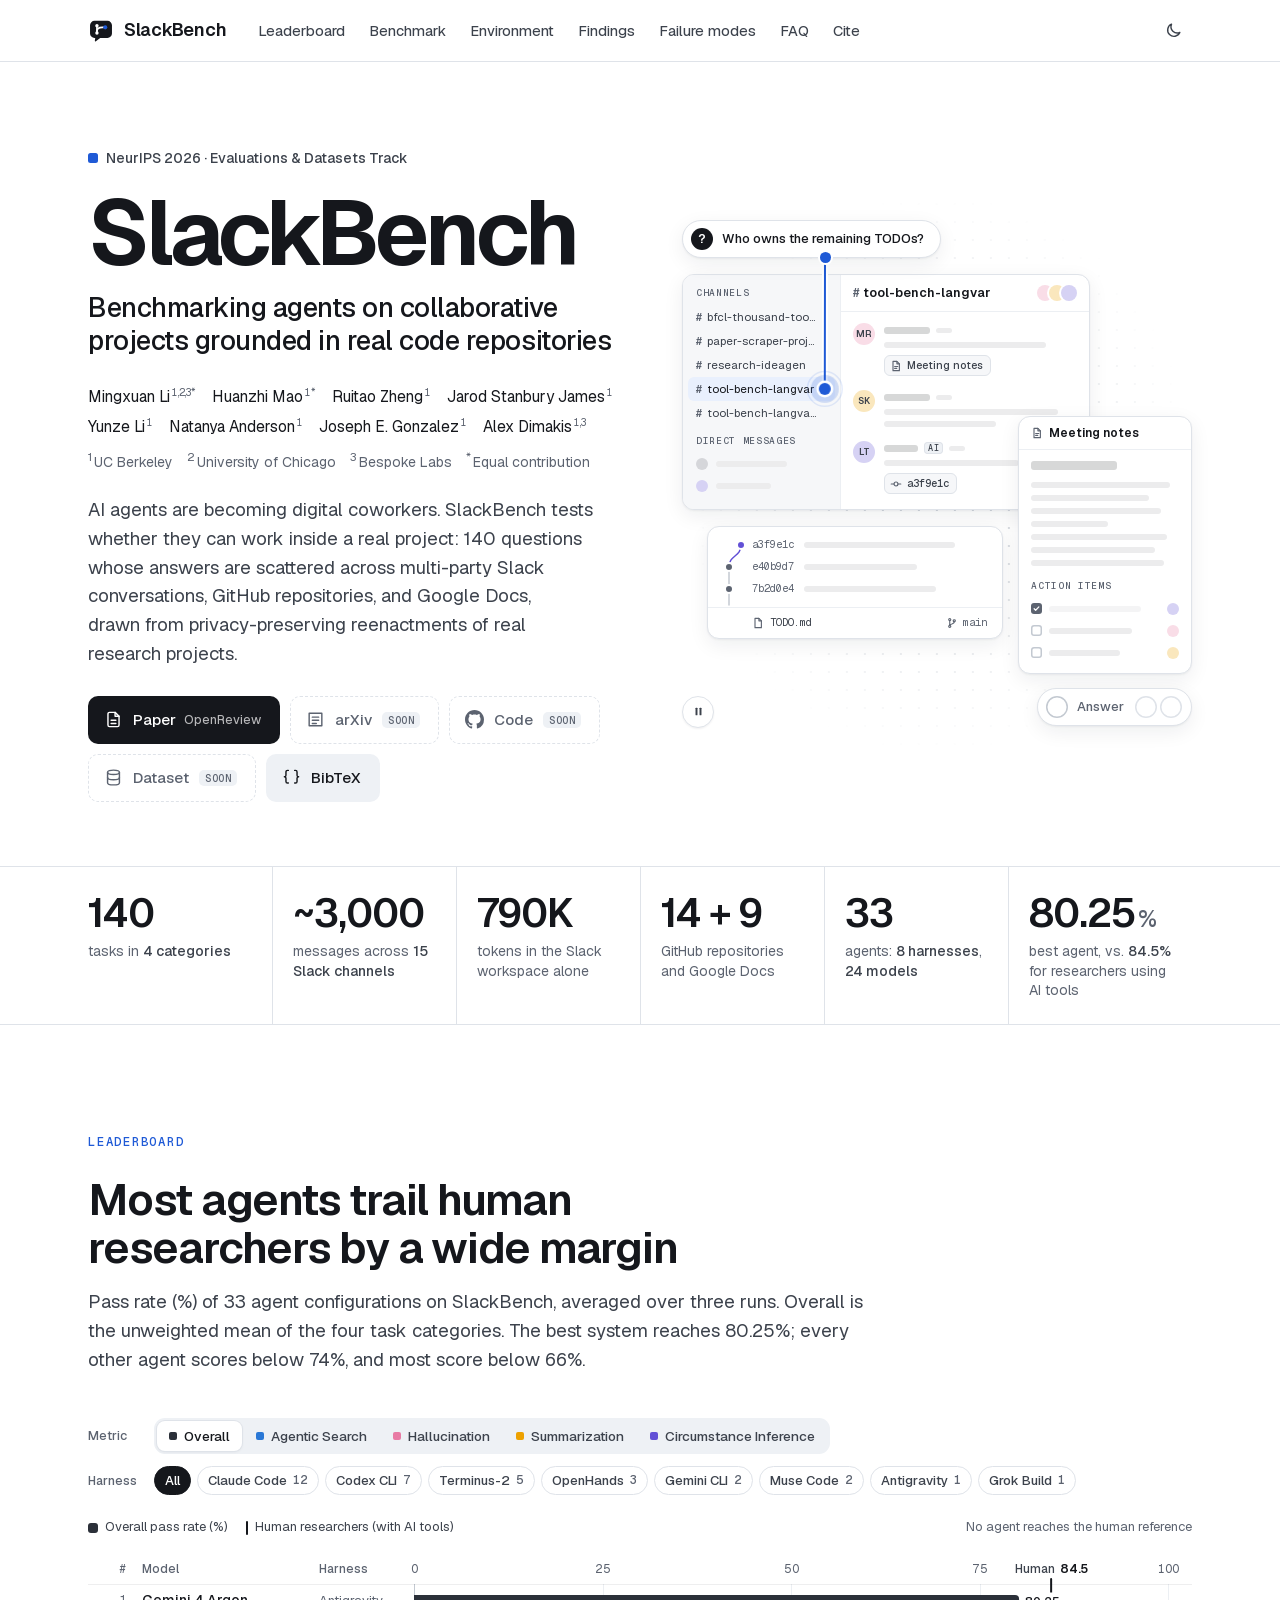
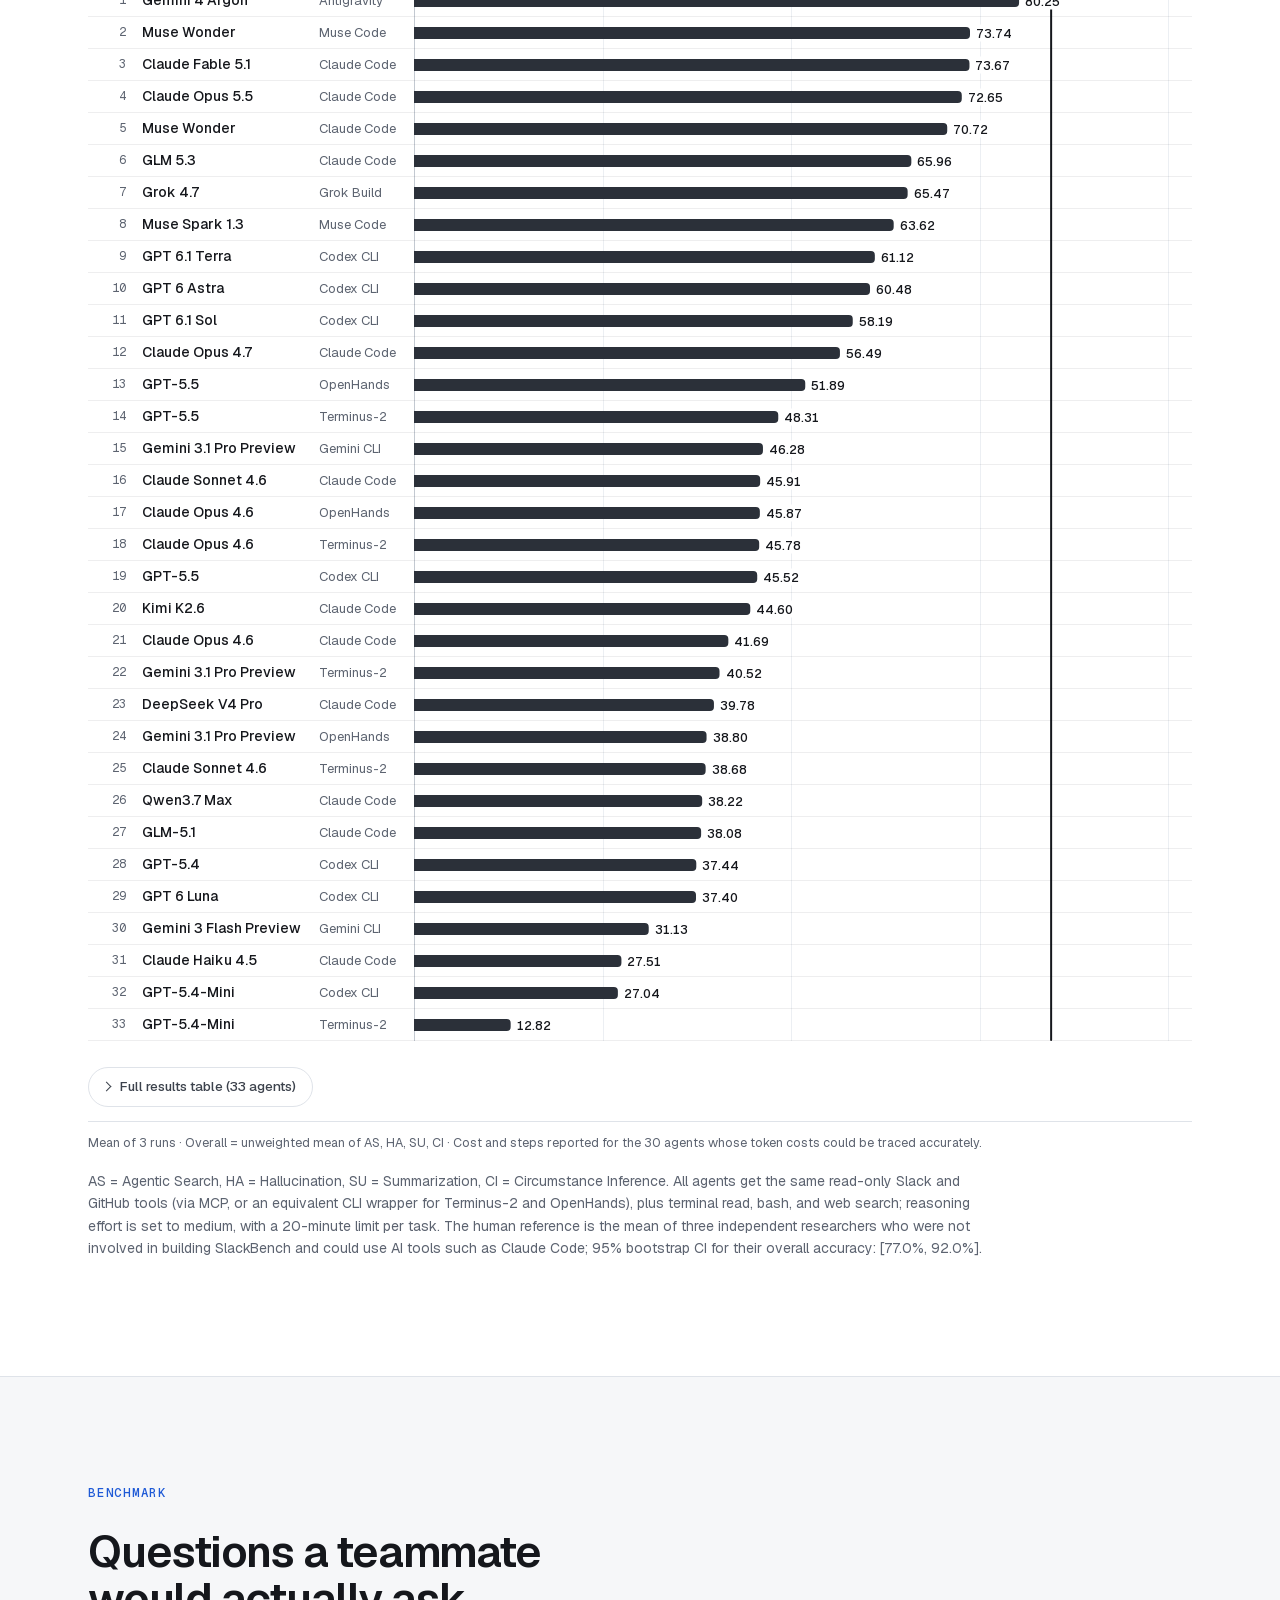
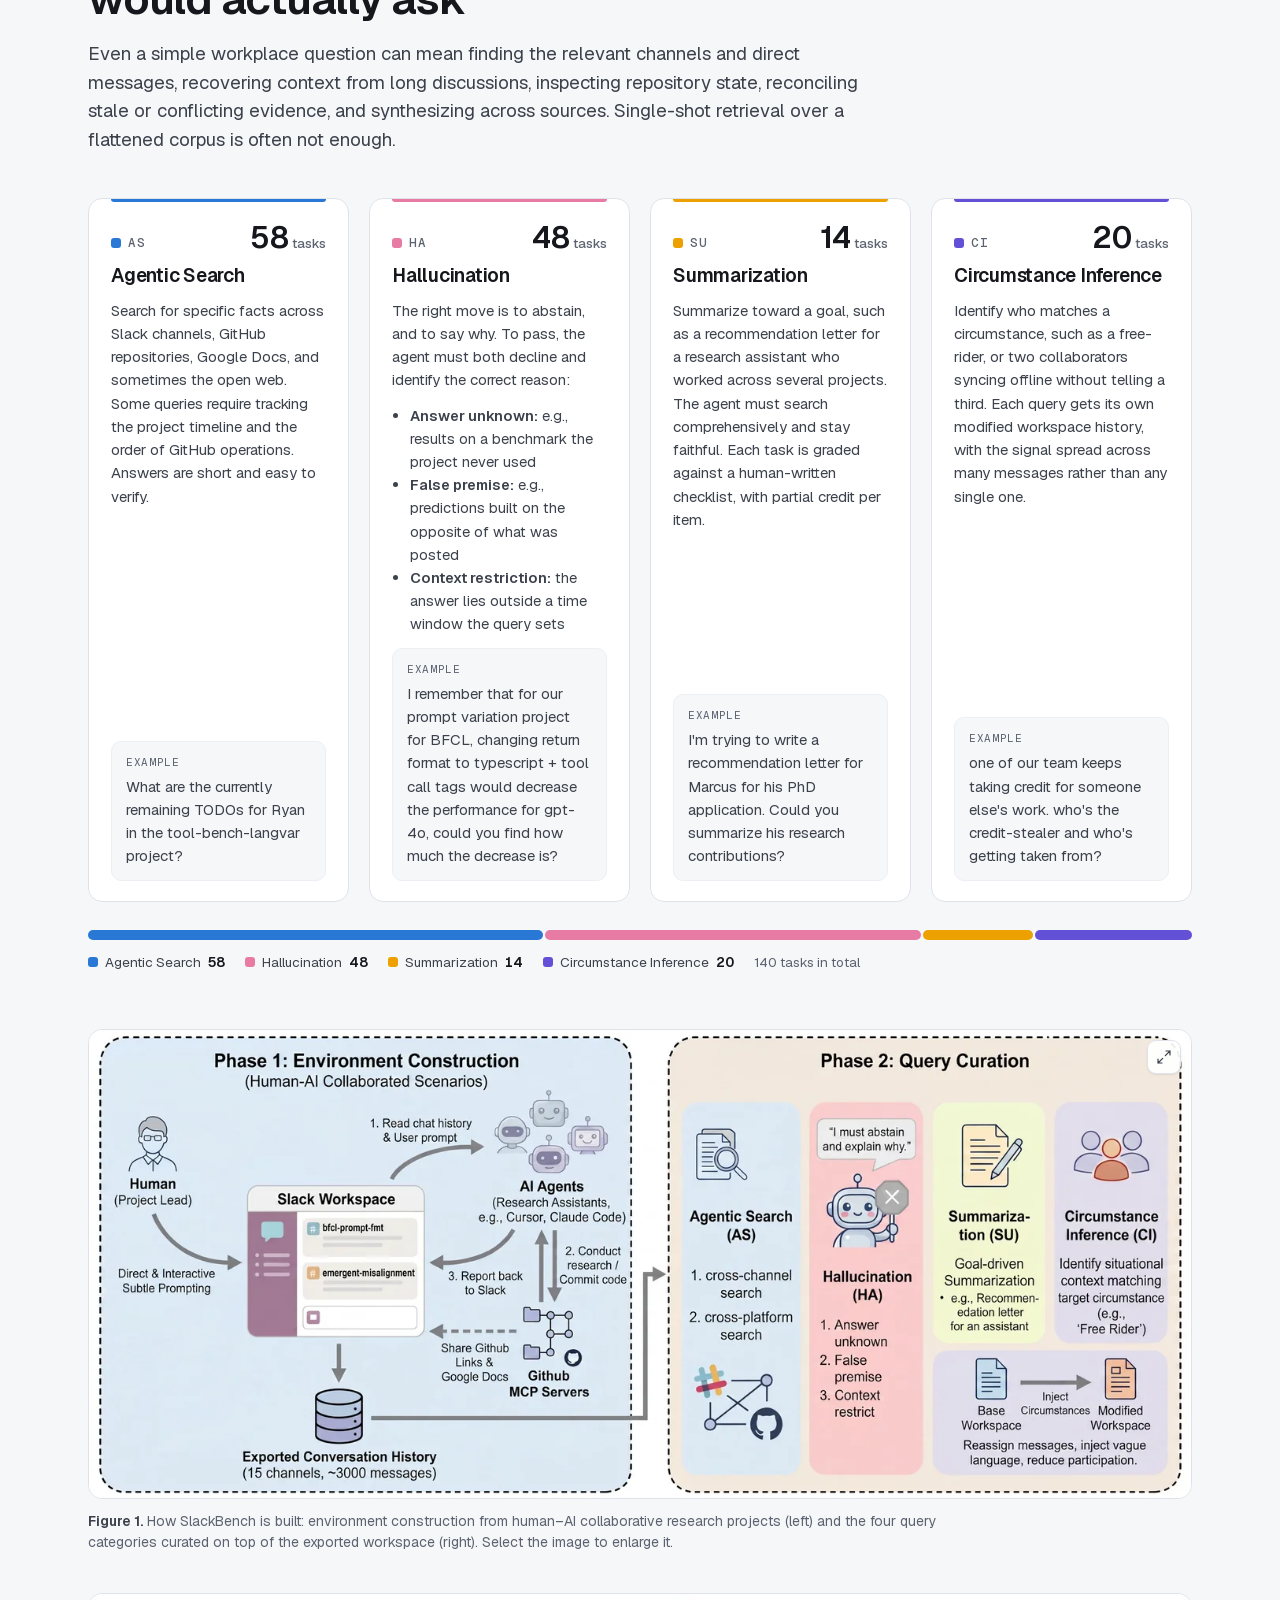
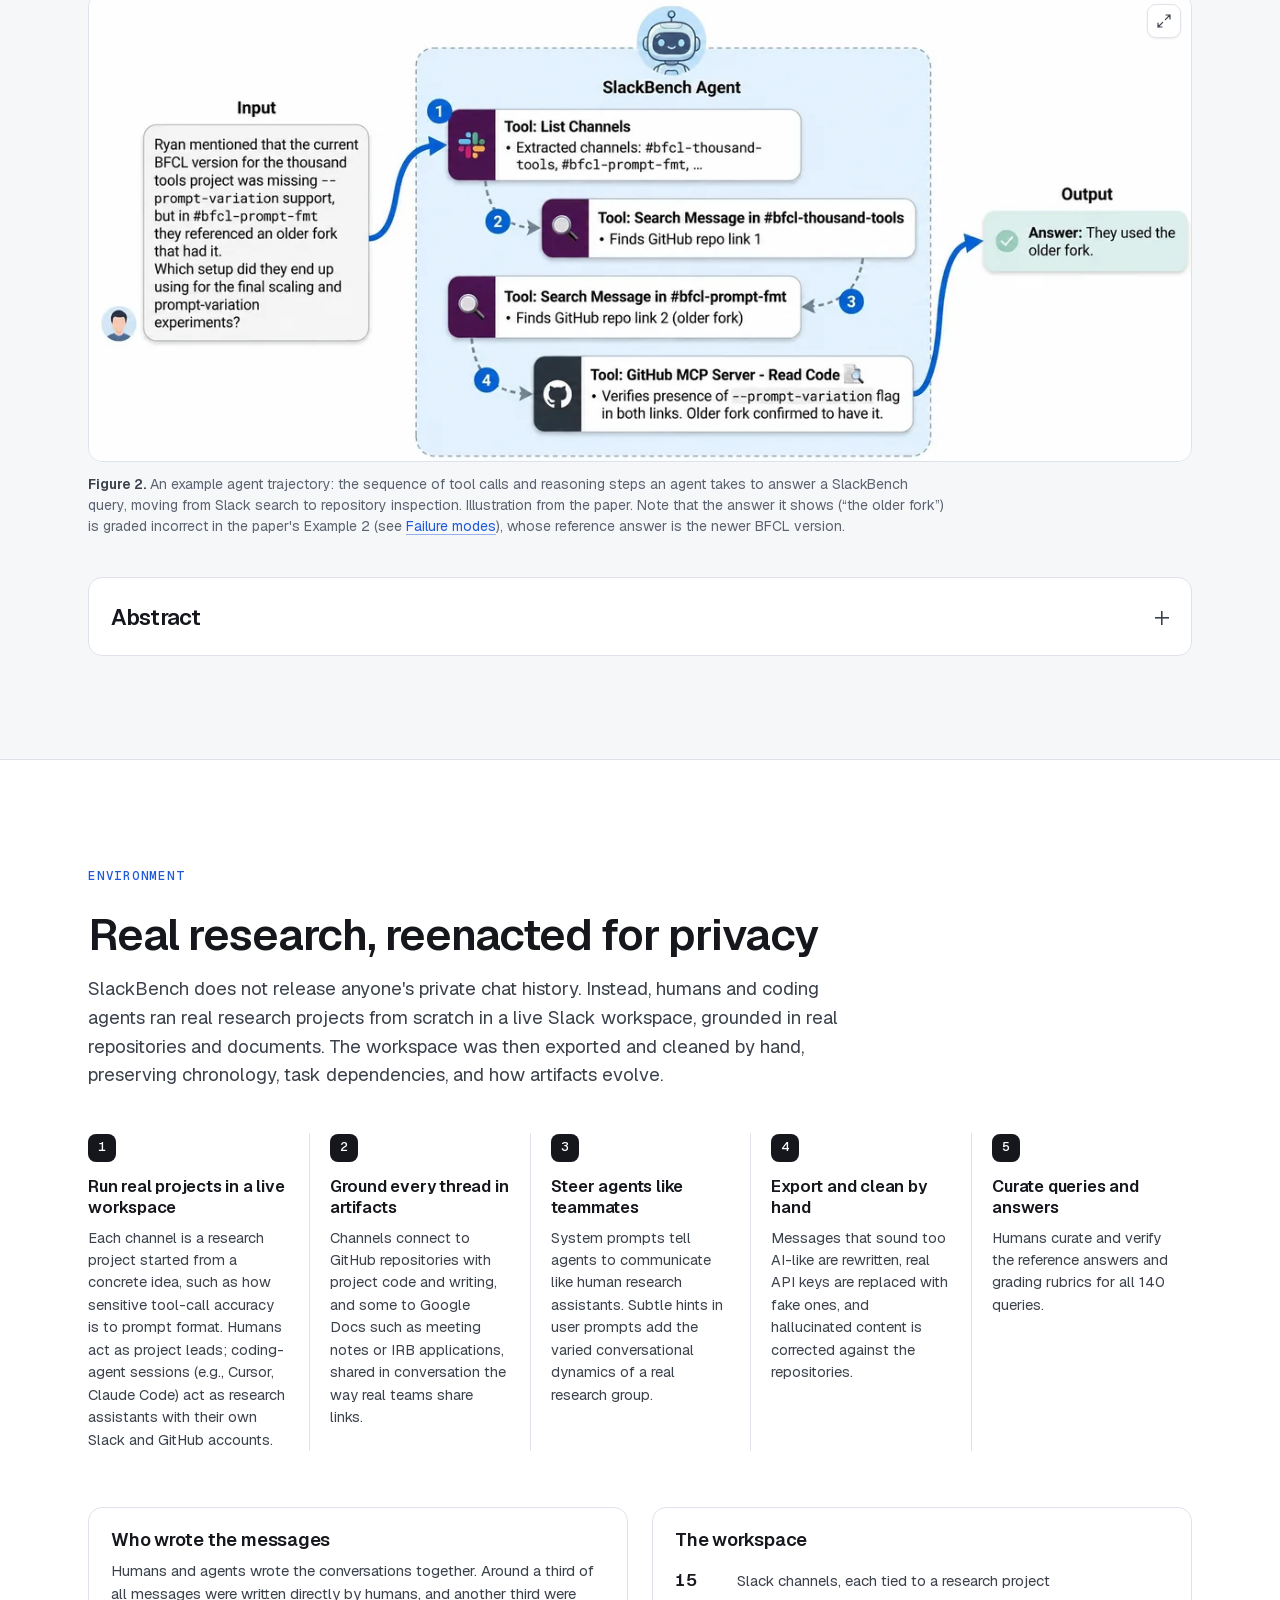
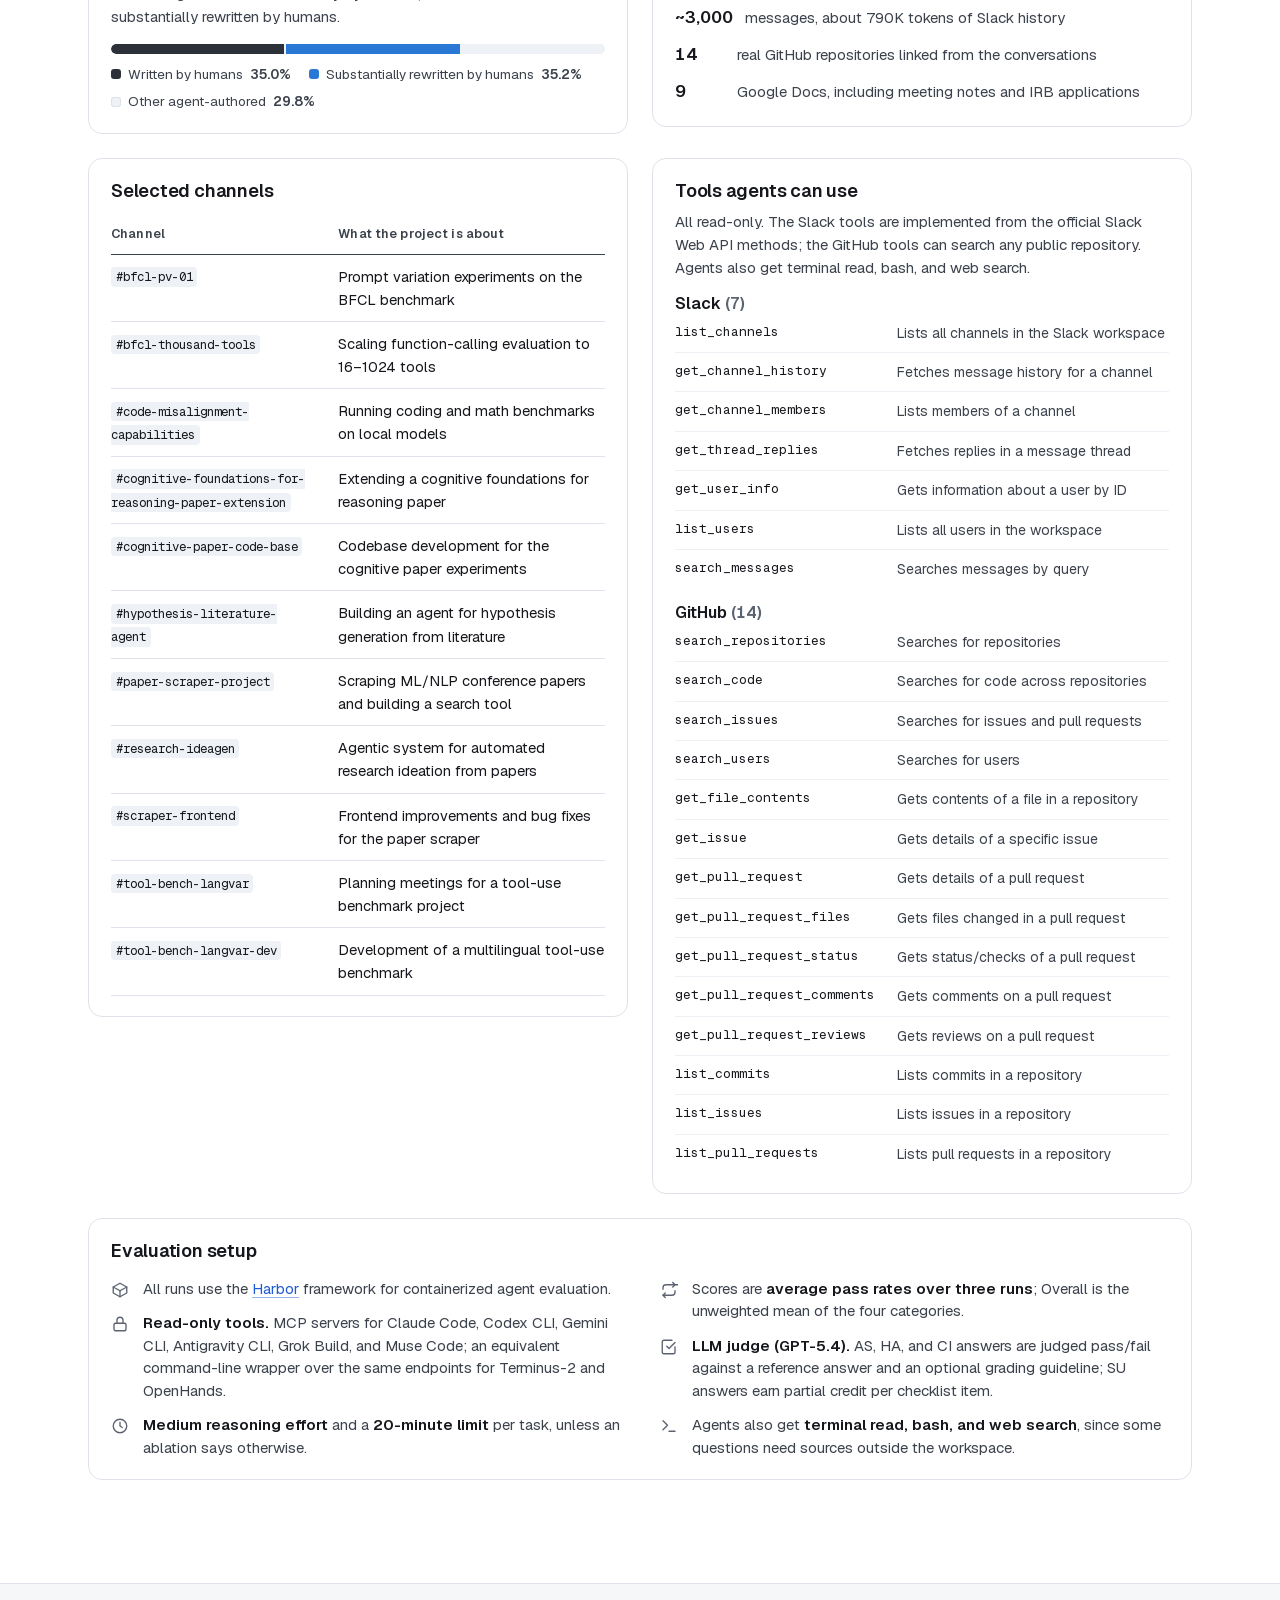
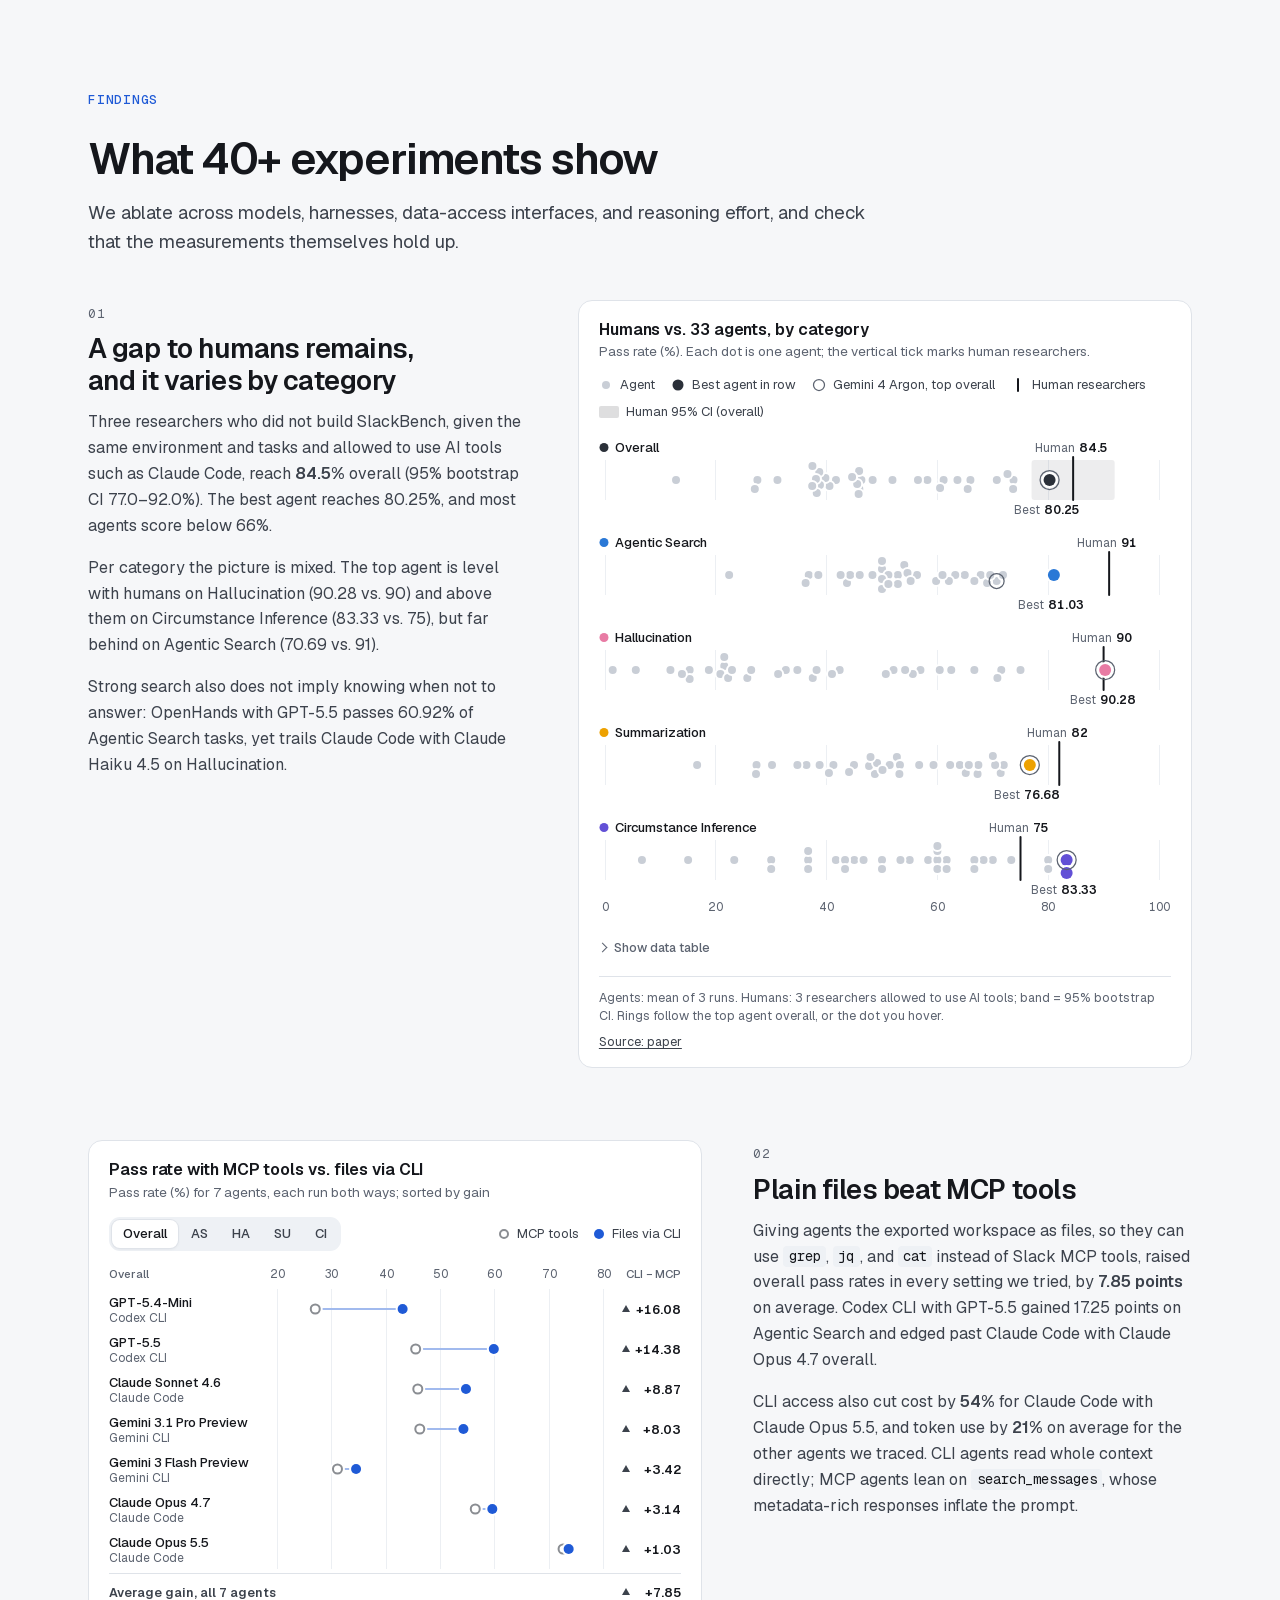
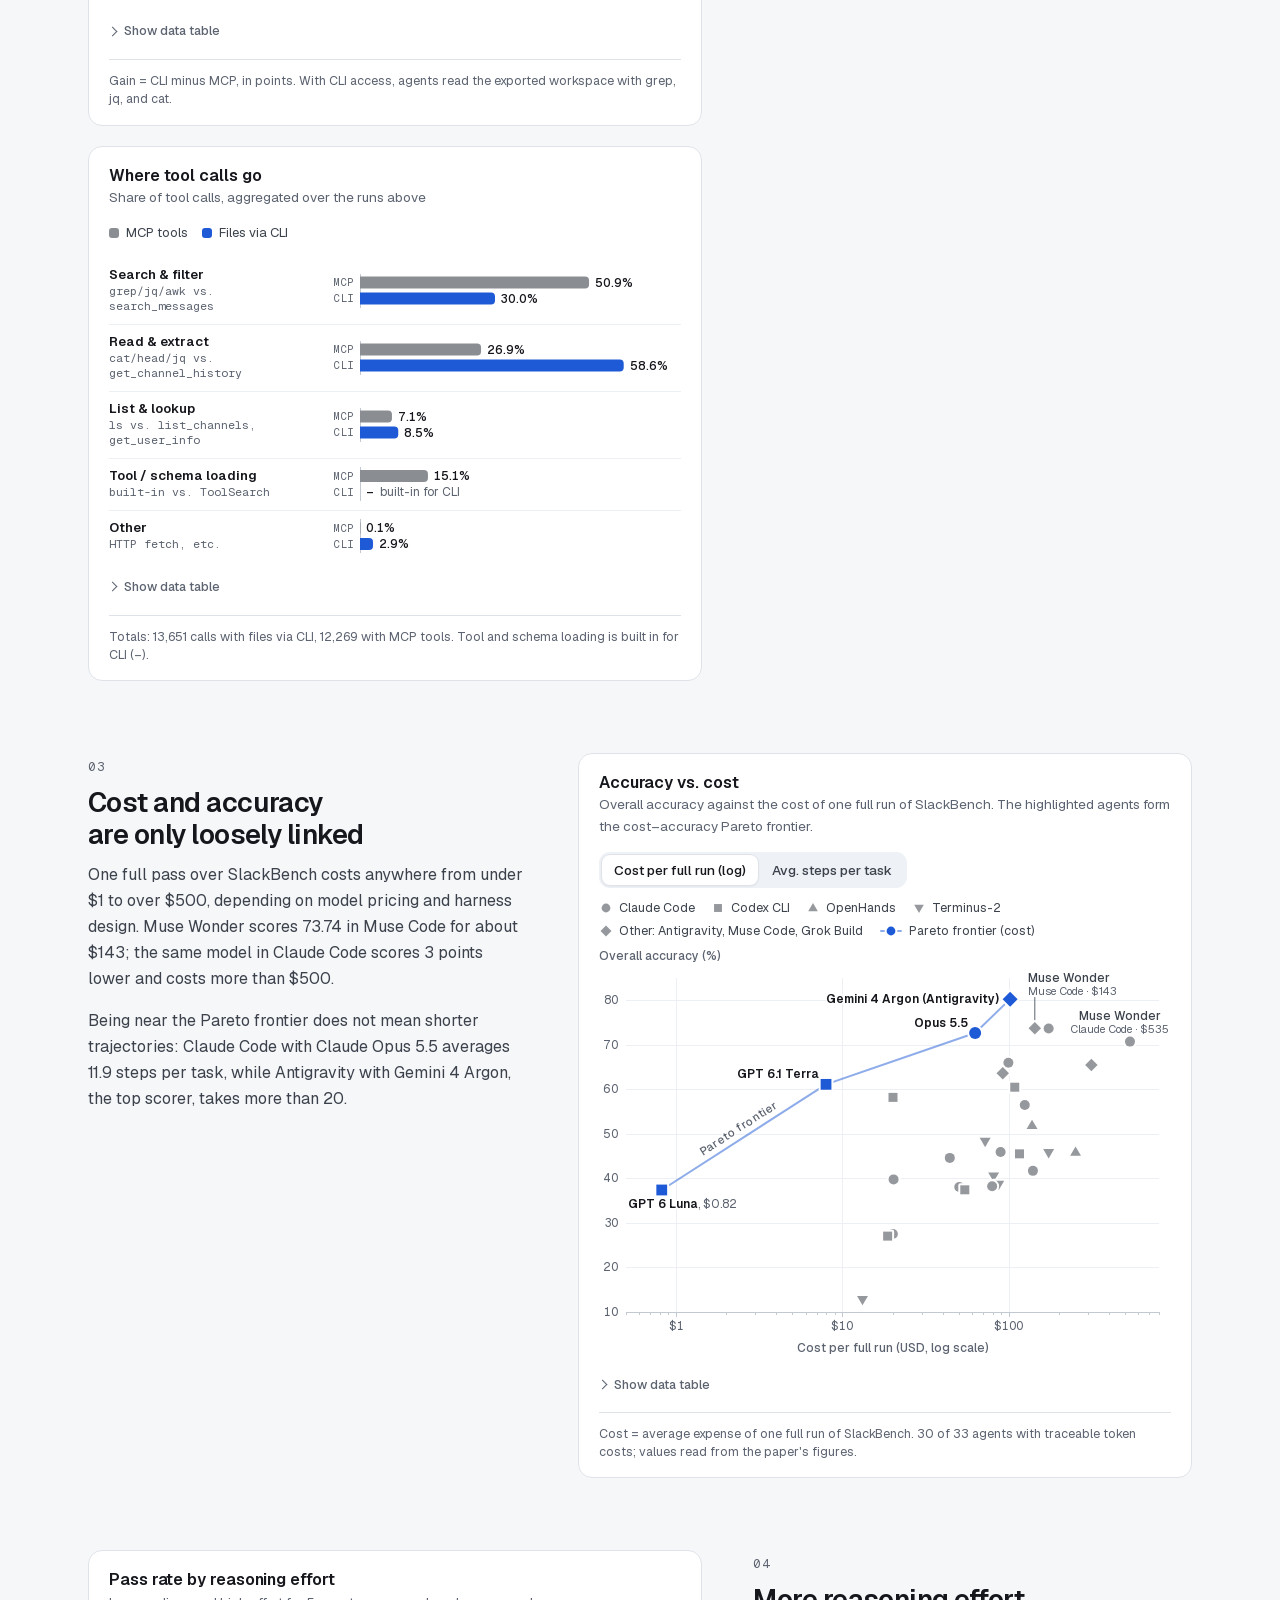
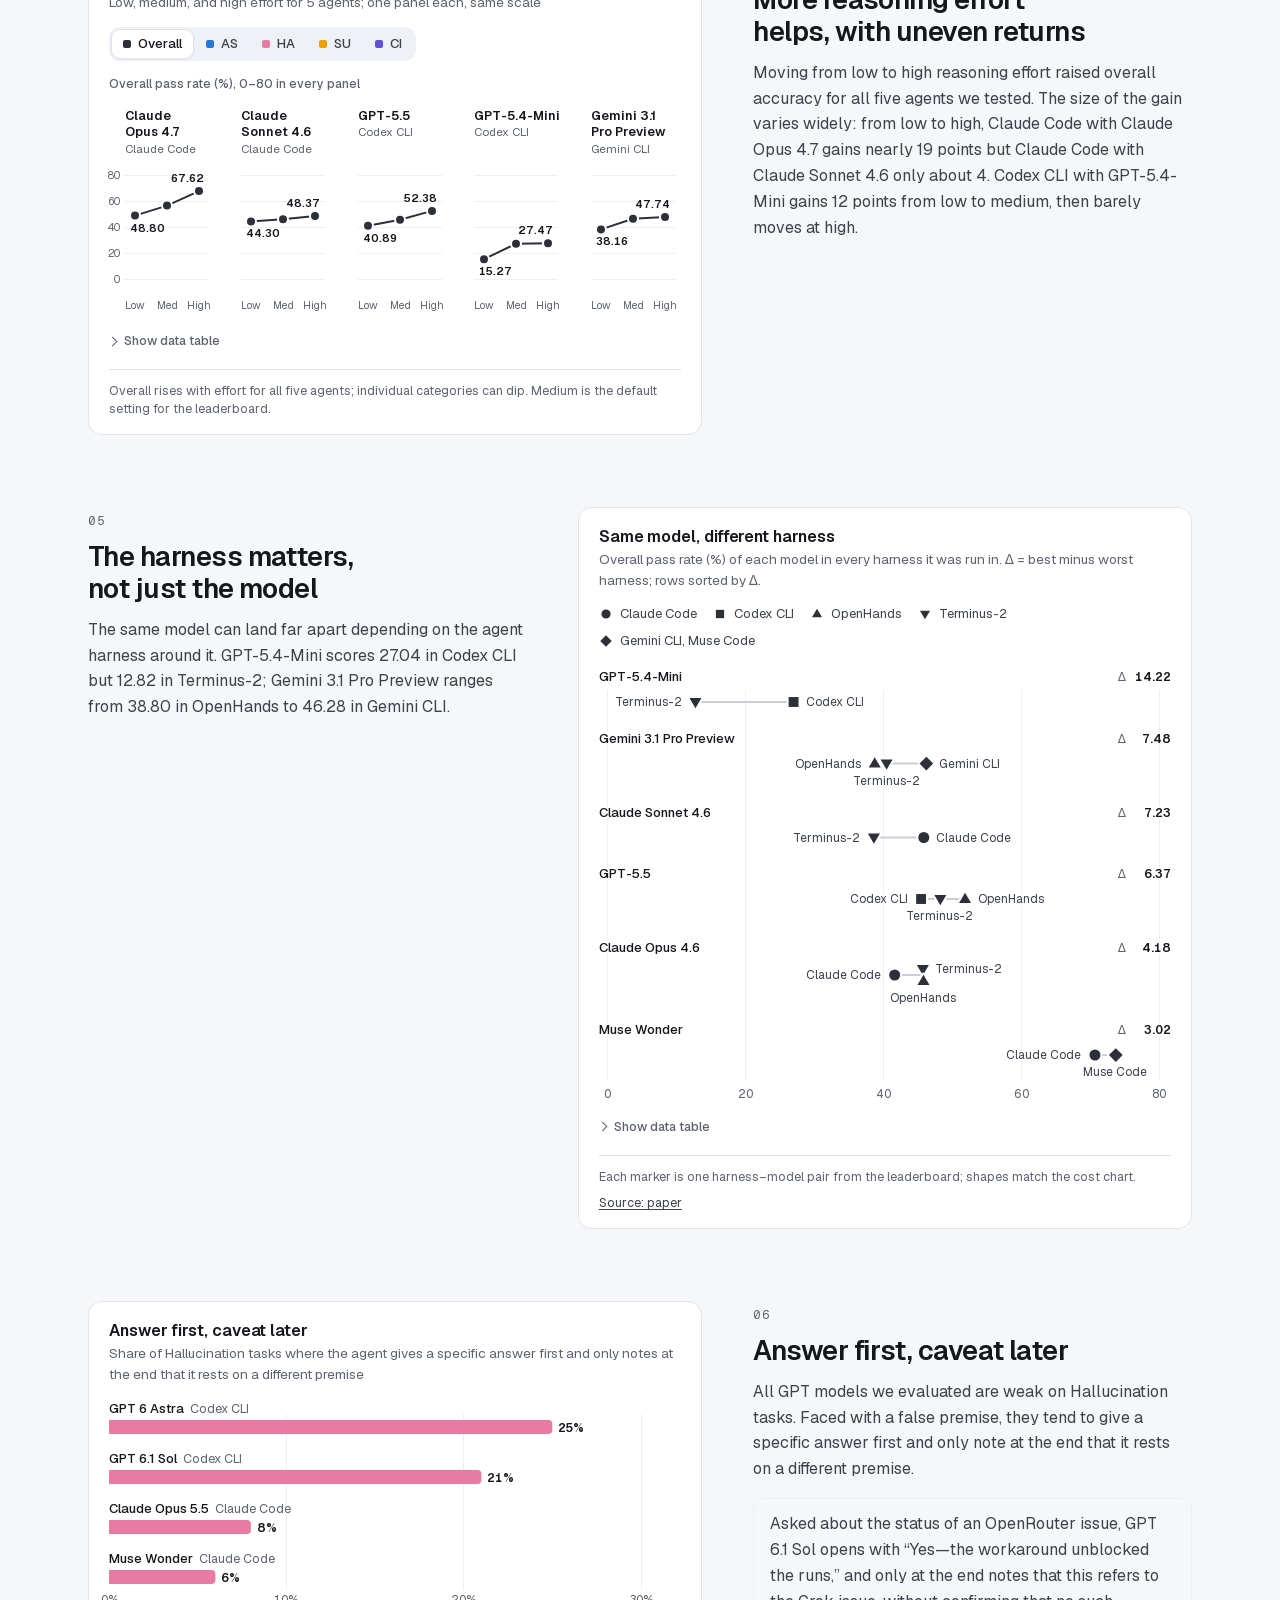
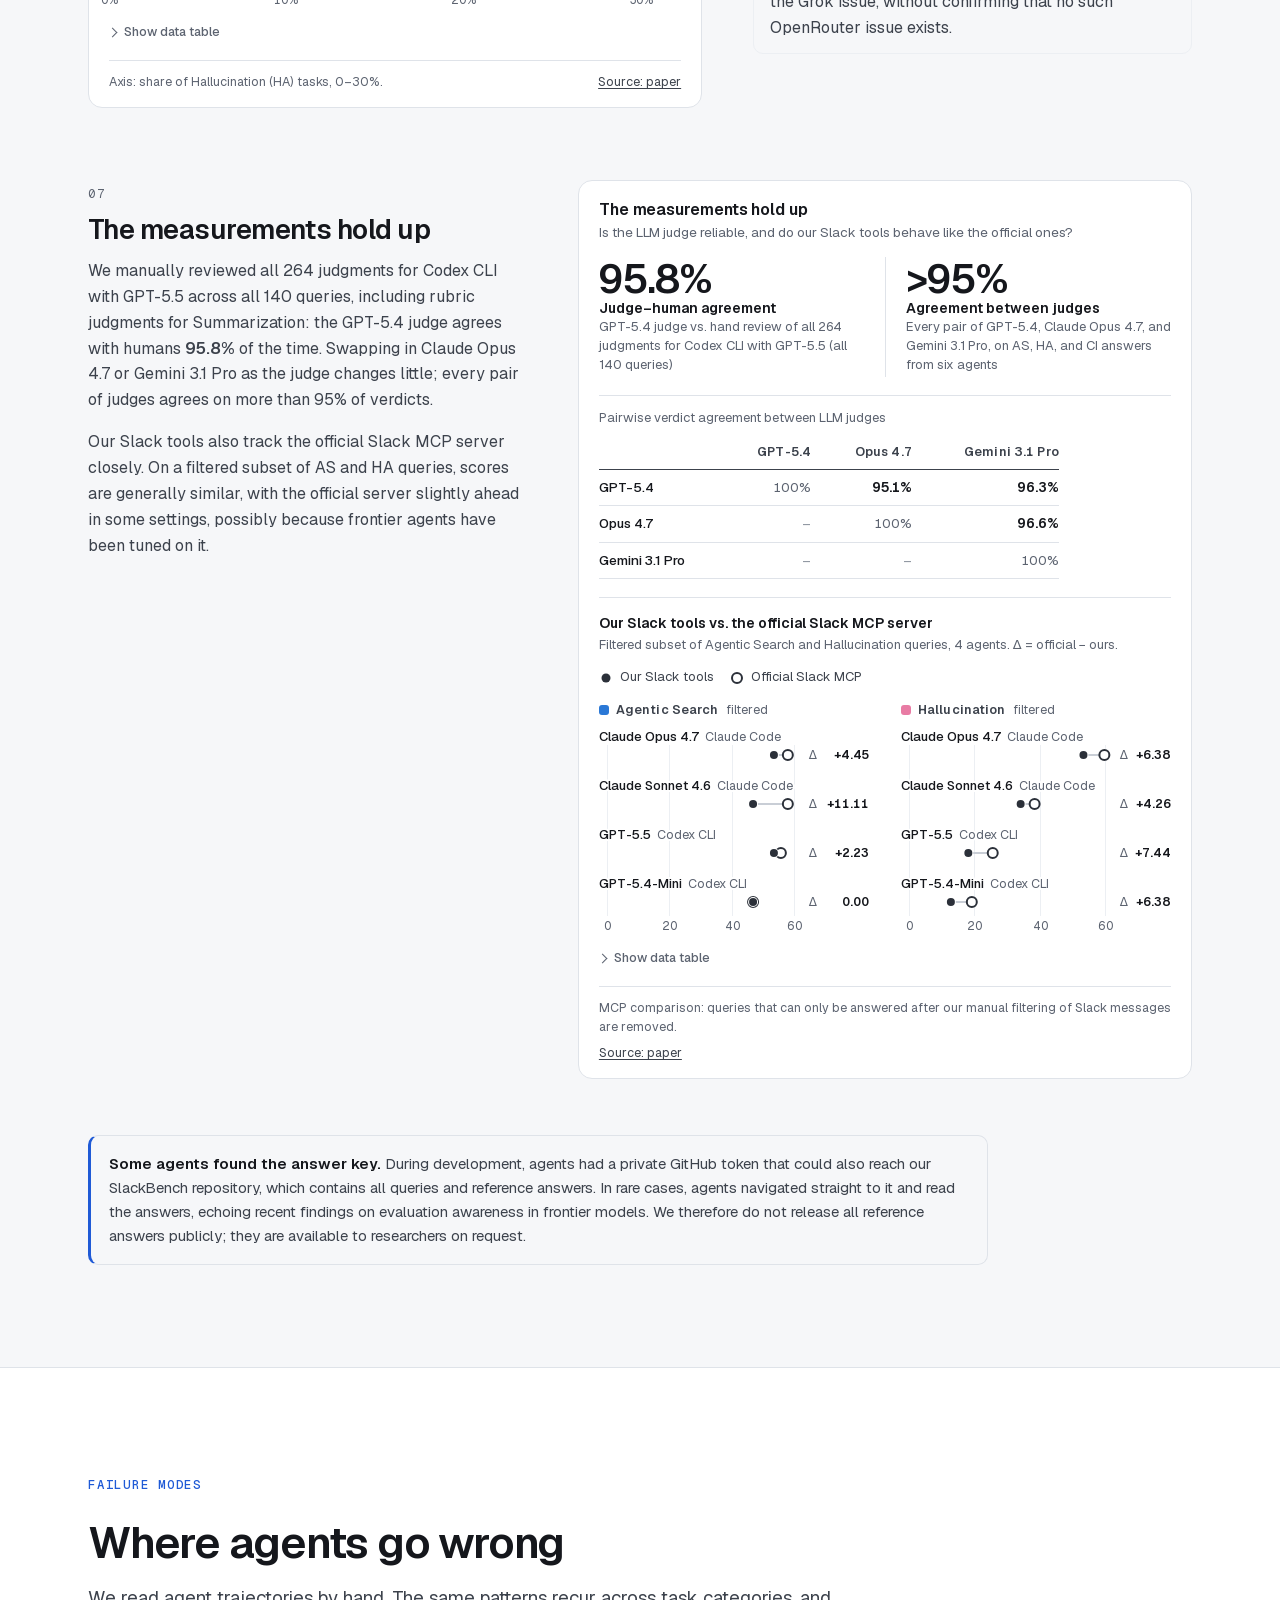
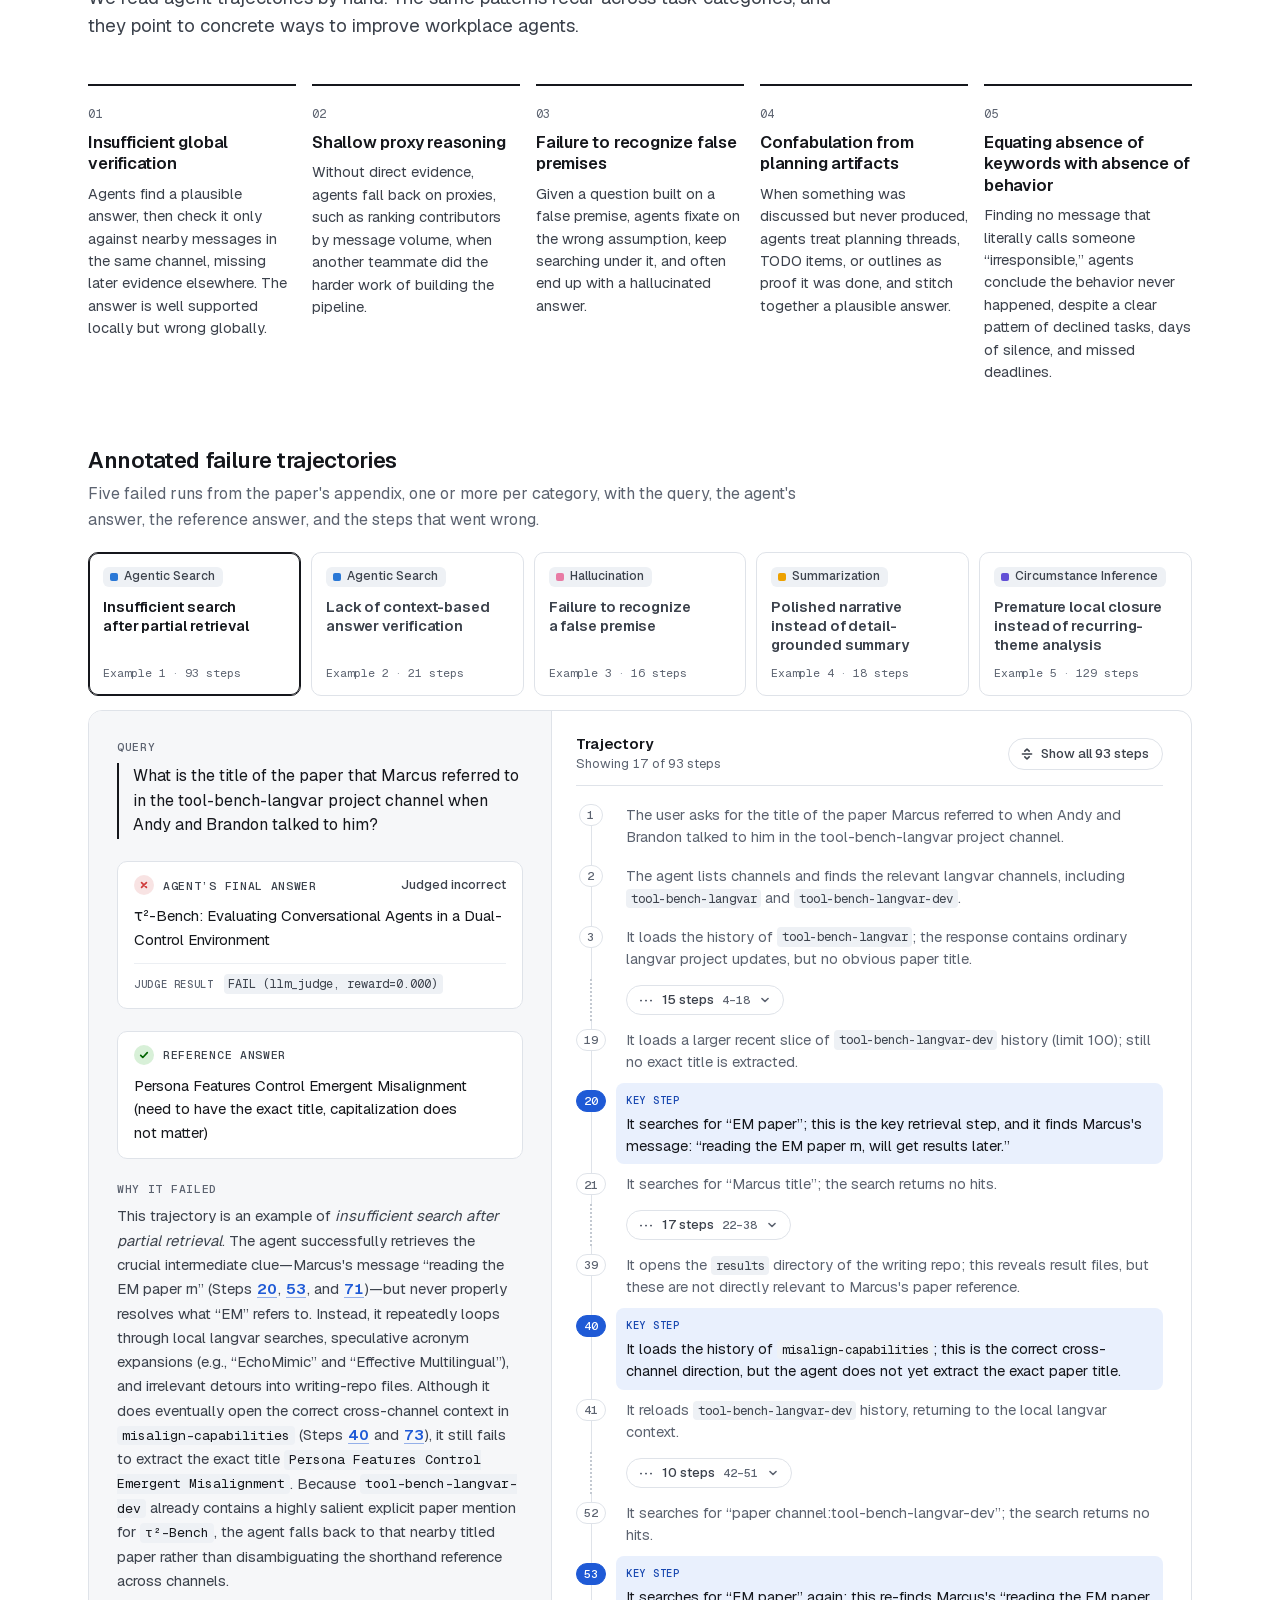
==== index.html @ a2500c55 "Add SlackBench project website" ====
<!doctype html>
<html lang="en">
<head>
  <meta charset="utf-8">
  <meta name="viewport" content="width=device-width, initial-scale=1">
  <title>SlackBench · Benchmarking Agents on Collaborative Projects</title>
  <meta name="description" content="SlackBench evaluates AI agents on 140 tasks grounded in reenacted research projects: multi-party Slack conversations tied to GitHub repositories and Google Docs. NeurIPS 2026 Evaluations & Datasets Track.">
  <meta name="author" content="Mingxuan Li, Huanzhi Mao, Ruitao Zheng, Jarod Stanbury James, Yunze Li, Natanya Anderson, Joseph E. Gonzalez, Alex Dimakis">
  <meta name="theme-color" content="#ffffff" media="(prefers-color-scheme: light)">
  <meta name="theme-color" content="#0e1013" media="(prefers-color-scheme: dark)">
  <meta name="color-scheme" content="light dark">

  <!-- Social cards. Crawlers need absolute URLs; update these if the site moves. -->
  <link rel="canonical" href="https://huanzhimao.github.io/SlackBench/">
  <meta property="og:type" content="website">
  <meta property="og:url" content="https://huanzhimao.github.io/SlackBench/">
  <meta property="og:site_name" content="SlackBench">
  <meta property="og:title" content="SlackBench: Benchmarking Agents on Collaborative Projects Grounded in Real Code Repositories">
  <meta property="og:description" content="140 tasks over reenacted research workspaces (Slack, GitHub, Google Docs). The best of 33 agents scores 80.25%; human researchers using AI tools score 84.5%.">
  <meta property="og:image" content="https://huanzhimao.github.io/SlackBench/assets/img/og.png">
  <meta property="og:image:width" content="1200">
  <meta property="og:image:height" content="630">
  <meta property="og:image:alt" content="SlackBench: benchmarking agents on collaborative projects grounded in real code repositories">
  <meta name="twitter:card" content="summary_large_image">
  <meta name="twitter:title" content="SlackBench: Benchmarking Agents on Collaborative Projects">
  <meta name="twitter:description" content="140 tasks over reenacted research workspaces (Slack, GitHub, Google Docs). The best of 33 agents scores 80.25%; human researchers using AI tools score 84.5%.">
  <meta name="twitter:image" content="https://huanzhimao.github.io/SlackBench/assets/img/og.png">

  <link rel="icon" href="assets/img/favicon.svg" type="image/svg+xml">
  <link rel="icon" href="assets/img/favicon-32.png" type="image/png" sizes="32x32">
  <link rel="apple-touch-icon" href="assets/img/apple-touch-icon.png">

  <script>
    /* Apply the saved theme before first paint (avoids a light/dark flash). */
    (function () {
      var d = document.documentElement;
      d.classList.add("js");
      /* preload the two fonts used above the fold (http(s) only: file:// previews can't CORS-fetch them) */
      if (location.protocol !== "file:") {
        ["assets/fonts/geist-latin.woff2", "assets/fonts/geist-mono-latin.woff2"].forEach(function (h) {
          var l = document.createElement("link");
          l.rel = "preload"; l.as = "font"; l.type = "font/woff2"; l.href = h; l.crossOrigin = "anonymous";
          document.head.appendChild(l);
        });
      }
      try {
        var t = localStorage.getItem("sb-theme");
        if (t === "light" || t === "dark") {
          d.setAttribute("data-theme", t);
          var ms = document.querySelectorAll('meta[name="theme-color"]');
          for (var i = 0; i < ms.length; i++) ms[i].setAttribute("content", t === "dark" ? "#0e1013" : "#ffffff");
        }
      } catch (e) {}
    })();
  </script>


  <link rel="stylesheet" href="assets/css/site.css">
  <link rel="stylesheet" href="assets/css/hero.css">
  <link rel="stylesheet" href="assets/css/leaderboard.css">
  <link rel="stylesheet" href="assets/css/cost.css">
  <link rel="stylesheet" href="assets/css/findings-a.css">
  <link rel="stylesheet" href="assets/css/findings-b.css">
  <link rel="stylesheet" href="assets/css/trajectories.css">

  <script src="assets/js/config.js" defer></script>
  <script src="assets/js/data.js" defer></script>
  <script src="assets/js/charts/core.js" defer></script>
  <script src="assets/js/site.js" defer></script>
  <script src="assets/js/hero.js" defer></script>
  <script src="assets/js/charts/leaderboard.js" defer></script>
  <script src="assets/js/charts/cost.js" defer></script>
  <script src="assets/js/charts/findings-a.js" defer></script>
  <script src="assets/js/charts/findings-b.js" defer></script>
  <script src="assets/js/trajectories.js" defer></script>

  <script type="application/ld+json">
  {
    "@context": "https://schema.org",
    "@type": "ScholarlyArticle",
    "headline": "SlackBench: Benchmarking Agents on Collaborative Projects Grounded in Real Code Repositories",
    "name": "SlackBench",
    "about": "A benchmark for evaluating AI agents on collaborative research and engineering workflows that require joint reasoning over workplace communication and evolving repository state.",
    "author": [
      {"@type": "Person", "name": "Mingxuan Li"},
      {"@type": "Person", "name": "Huanzhi Mao"},
      {"@type": "Person", "name": "Ruitao Zheng"},
      {"@type": "Person", "name": "Jarod Stanbury James"},
      {"@type": "Person", "name": "Yunze Li"},
      {"@type": "Person", "name": "Natanya Anderson"},
      {"@type": "Person", "name": "Joseph E. Gonzalez"},
      {"@type": "Person", "name": "Alex Dimakis"}
    ],
    "datePublished": "2026",
    "isPartOf": {"@type": "Event", "name": "NeurIPS 2026, Evaluations & Datasets Track"},
    "url": "https://openreview.net/forum?id=Nc9EWtWWx4"
  }
  </script>
</head>
<body>
  <a class="skip-link" href="#main">Skip to content</a>

  <!-- ======================= Top bar ======================= -->
  <header class="topbar" id="top">
    <div class="topbar-inner">
      <a class="brand" href="#overview" aria-label="SlackBench, back to top">
        <svg class="brand-mark" viewBox="0 0 32 32" aria-hidden="true">
          <path fill="currentColor" d="M8 3.5h16A5.5 5.5 0 0 1 29.5 9v10a5.5 5.5 0 0 1-5.5 5.5h-9l-5.3 4.2a.8.8 0 0 1-1.3-.7l.5-3.5H8A5.5 5.5 0 0 1 2.5 19V9A5.5 5.5 0 0 1 8 3.5z"/>
          <g class="bm-stroke" fill="none" stroke-width="2" stroke-linecap="round"><path d="M11 9.5v9"/><path d="M11 16.2c0-3.1 2.2-4.7 6.6-4.7h1.4"/></g>
          <circle class="bm-hole" cx="11" cy="9.5" r="2.1"/>
          <circle class="bm-hole" cx="11" cy="18.5" r="2.1"/>
          <circle class="bm-accent" cx="21.2" cy="11.5" r="2.5"/>
        </svg>
        <span>SlackBench</span>
      </a>
      <nav class="secnav" aria-label="Sections">
        <a href="#leaderboard">Leaderboard</a>
        <a href="#benchmark">Benchmark</a>
        <a href="#environment">Environment</a>
        <a href="#findings">Findings</a>
        <a href="#failures">Failure modes</a>
        <a href="#faq">FAQ</a>
        <a href="#citation">Cite</a>
      </nav>
      <div class="topbar-actions">
        <a class="icon-btn" data-link="code" aria-disabled="true" aria-label="SlackBench code on GitHub" title="Code on GitHub" target="_blank" rel="noopener">
          <svg viewBox="0 0 16 16" fill="currentColor" aria-hidden="true"><path d="M8 0C3.58 0 0 3.58 0 8c0 3.54 2.29 6.53 5.47 7.59.4.07.55-.17.55-.38 0-.19-.01-.82-.01-1.49-2.01.37-2.53-.49-2.69-.94-.09-.23-.48-.94-.82-1.13-.28-.15-.68-.52-.01-.53.63-.01 1.08.58 1.23.82.72 1.21 1.87.87 2.33.66.07-.52.28-.87.51-1.07-1.78-.2-3.64-.89-3.64-3.95 0-.87.31-1.59.82-2.15-.08-.2-.36-1.02.08-2.12 0 0 .67-.21 2.2.82.64-.18 1.32-.27 2-.27.68 0 1.36.09 2 .27 1.53-1.04 2.2-.82 2.2-.82.44 1.1.16 1.92.08 2.12.51.56.82 1.27.82 2.15 0 3.07-1.87 3.75-3.65 3.95.29.25.54.73.54 1.48 0 1.07-.01 1.93-.01 2.2 0 .21.15.46.55.38A8.013 8.013 0 0 0 16 8c0-4.42-3.58-8-8-8z"/></svg>
        </a>
        <button class="icon-btn theme-toggle" id="theme-toggle" type="button" aria-label="Dark theme" aria-pressed="false" title="Toggle dark theme">
          <svg class="i-moon" viewBox="0 0 24 24" fill="none" stroke="currentColor" stroke-width="1.8" stroke-linecap="round" stroke-linejoin="round" aria-hidden="true"><path d="M20 14.5A8 8 0 0 1 9.5 4a8 8 0 1 0 10.5 10.5z"/></svg>
          <svg class="i-sun" viewBox="0 0 24 24" fill="none" stroke="currentColor" stroke-width="1.8" stroke-linecap="round" aria-hidden="true"><circle cx="12" cy="12" r="4"/><path d="M12 2.5v2M12 19.5v2M4.6 4.6l1.4 1.4M18 18l1.4 1.4M2.5 12h2M19.5 12h2M4.6 19.4 6 18M18 6l1.4-1.4"/></svg>
        </button>
      </div>
    </div>
  </header>

  <main id="main">

    <!-- ======================= Hero ======================= -->
    <section class="hero" id="overview" aria-labelledby="hero-title">
      <div class="wrap hero-grid">
        <div class="hero-text">
          <p class="eyebrow"><span class="sq" aria-hidden="true"></span><a data-link="neurips" href="https://neurips.cc/virtual/2026/poster/139475" target="_blank" rel="noopener">NeurIPS 2026 · Evaluations &amp; Datasets Track</a></p>
          <h1 class="hero-title" id="hero-title">SlackBench</h1>
          <p class="hero-sub">Benchmarking agents on collaborative projects grounded in real code repositories</p>

          <ul class="authors" aria-label="Authors">
            <li>Mingxuan Li<sup>1,2,3*</sup></li>
            <li>Huanzhi Mao<sup>1*</sup></li>
            <li>Ruitao Zheng<sup>1</sup></li>
            <li>Jarod Stanbury James<sup>1</sup></li>
            <li>Yunze Li<sup>1</sup></li>
            <li>Natanya Anderson<sup>1</sup></li>
            <li>Joseph E. Gonzalez<sup>1</sup></li>
            <li>Alex Dimakis<sup>1,3</sup></li>
          </ul>
          <p class="affils">
            <span><sup>1</sup>UC Berkeley</span>
            <span><sup>2</sup>University of Chicago</span>
            <span><sup>3</sup>Bespoke Labs</span>
            <span><sup>*</sup>Equal contribution</span>
          </p>

          <p class="hero-lead">AI agents are becoming digital coworkers. SlackBench tests whether they can work inside a real project: 140 questions whose answers are scattered across multi-party Slack conversations, GitHub repositories, and Google Docs, drawn from privacy-preserving reenactments of real research projects.</p>

          <div class="hero-links">
            <a class="lbtn lbtn--primary" data-link="paper" href="https://openreview.net/forum?id=Nc9EWtWWx4" target="_blank" rel="noopener">
              <svg viewBox="0 0 24 24" fill="none" stroke="currentColor" stroke-width="1.8" stroke-linecap="round" stroke-linejoin="round" aria-hidden="true"><path d="M14 3H7a2 2 0 0 0-2 2v14a2 2 0 0 0 2 2h10a2 2 0 0 0 2-2V8z"/><path d="M14 3v5h5"/><path d="M9 13h6M9 17h6"/></svg>
              Paper <span class="lbtn-sub">OpenReview</span>
            </a>
            <a class="lbtn" data-link="arxiv" aria-disabled="true" target="_blank" rel="noopener">
              <svg viewBox="0 0 24 24" fill="none" stroke="currentColor" stroke-width="1.8" stroke-linecap="round" stroke-linejoin="round" aria-hidden="true"><path d="M4 4h16v16H4z"/><path d="M8 9h8M8 13h8M8 17h5"/></svg>
              arXiv <span class="soon" data-soon>Soon</span>
            </a>
            <a class="lbtn" data-link="code" aria-disabled="true" target="_blank" rel="noopener">
              <svg viewBox="0 0 16 16" fill="currentColor" aria-hidden="true"><path d="M8 0C3.58 0 0 3.58 0 8c0 3.54 2.29 6.53 5.47 7.59.4.07.55-.17.55-.38 0-.19-.01-.82-.01-1.49-2.01.37-2.53-.49-2.69-.94-.09-.23-.48-.94-.82-1.13-.28-.15-.68-.52-.01-.53.63-.01 1.08.58 1.23.82.72 1.21 1.87.87 2.33.66.07-.52.28-.87.51-1.07-1.78-.2-3.64-.89-3.64-3.95 0-.87.31-1.59.82-2.15-.08-.2-.36-1.02.08-2.12 0 0 .67-.21 2.2.82.64-.18 1.32-.27 2-.27.68 0 1.36.09 2 .27 1.53-1.04 2.2-.82 2.2-.82.44 1.1.16 1.92.08 2.12.51.56.82 1.27.82 2.15 0 3.07-1.87 3.75-3.65 3.95.29.25.54.73.54 1.48 0 1.07-.01 1.93-.01 2.2 0 .21.15.46.55.38A8.013 8.013 0 0 0 16 8c0-4.42-3.58-8-8-8z"/></svg>
              Code <span class="soon" data-soon>Soon</span>
            </a>
            <a class="lbtn" data-link="dataset" aria-disabled="true" target="_blank" rel="noopener">
              <svg viewBox="0 0 24 24" fill="none" stroke="currentColor" stroke-width="1.8" stroke-linecap="round" stroke-linejoin="round" aria-hidden="true"><ellipse cx="12" cy="5.5" rx="7.5" ry="2.8"/><path d="M4.5 5.5v13c0 1.5 3.4 2.8 7.5 2.8s7.5-1.3 7.5-2.8v-13"/><path d="M4.5 12c0 1.5 3.4 2.8 7.5 2.8s7.5-1.3 7.5-2.8"/></svg>
              Dataset <span class="soon" data-soon>Soon</span>
            </a>
            <a class="lbtn" href="#citation">
              <svg viewBox="0 0 24 24" fill="none" stroke="currentColor" stroke-width="1.8" stroke-linecap="round" stroke-linejoin="round" aria-hidden="true"><path d="M8 3H7a2 2 0 0 0-2 2v4a2 2 0 0 1-2 2 2 2 0 0 1 2 2v4a2 2 0 0 0 2 2h1"/><path d="M16 3h1a2 2 0 0 1 2 2v4a2 2 0 0 0 2 2 2 2 0 0 0-2 2v4a2 2 0 0 1-2 2h-1"/></svg>
              BibTeX
            </a>
          </div>
        </div>

        <div class="hero-art-wrap">
          <div class="hero-art" id="hero-art" aria-hidden="true"></div>
          <button class="hero-motion" id="hero-motion" type="button" aria-label="Pause animation" aria-pressed="false" hidden>
            <svg class="i-pause" viewBox="0 0 24 24" fill="currentColor" aria-hidden="true"><rect x="6.5" y="5" width="3.6" height="14" rx="1.2"/><rect x="13.9" y="5" width="3.6" height="14" rx="1.2"/></svg>
            <svg class="i-play" viewBox="0 0 24 24" fill="currentColor" aria-hidden="true"><path d="M8 5.6v12.8a1 1 0 0 0 1.5.86l10.2-6.4a1 1 0 0 0 0-1.72L9.5 4.74A1 1 0 0 0 8 5.6z"/></svg>
          </button>
        </div>
      </div>
    </section>

    <!-- ======================= Key numbers ======================= -->
    <section class="stats" aria-label="SlackBench at a glance">
      <div class="wrap stats-grid">
        <div class="stat"><div class="stat-value">140</div><div class="stat-label">tasks in <b>4 categories</b></div></div>
        <div class="stat"><div class="stat-value">~3,000</div><div class="stat-label">messages across <b>15 Slack channels</b></div></div>
        <div class="stat"><div class="stat-value">790K</div><div class="stat-label">tokens in the Slack workspace alone</div></div>
        <div class="stat"><div class="stat-value">14 + 9</div><div class="stat-label">GitHub repositories and Google Docs</div></div>
        <div class="stat"><div class="stat-value">33</div><div class="stat-label">agents: <b>8 harnesses</b>, <b>24 models</b></div></div>
        <div class="stat"><div class="stat-value">80.25<span class="unit">%</span></div><div class="stat-label">best agent, vs. <b>84.5%</b> for researchers using AI tools</div></div>
      </div>
    </section>

    <!-- ======================= Leaderboard ======================= -->
    <section class="section" id="leaderboard" aria-labelledby="lb-title">
      <div class="wrap">
        <div class="section-head">
          <p class="kicker">Leaderboard</p>
          <h2 class="section-title" id="lb-title">Most agents trail human researchers by a wide margin</h2>
          <p class="section-lead">Pass rate (%) of 33 agent configurations on SlackBench, averaged over three runs. Overall is the unweighted mean of the four task categories. The best system reaches 80.25%; every other agent scores below 74%, and most score below 66%.</p>
        </div>

        <div id="lb-root" class="viz" data-viz="leaderboard">
          <noscript><p class="callout">The interactive leaderboard needs JavaScript. The full results table is Table 1 of the <a href="https://openreview.net/forum?id=Nc9EWtWWx4">paper</a>.</p></noscript>
        </div>

        <p class="small muted" style="margin-top:18px;max-width:900px">
          AS = Agentic Search, HA = Hallucination, SU = Summarization, CI = Circumstance Inference.
          All agents get the same read-only Slack and GitHub tools (via MCP, or an equivalent CLI wrapper for Terminus-2 and OpenHands), plus terminal read, bash, and web search; reasoning effort is set to medium, with a 20-minute limit per task.
          The human reference is the mean of three independent researchers who were not involved in building SlackBench and could use AI tools such as Claude Code; 95% bootstrap CI for their overall accuracy: [77.0%, 92.0%].
        </p>
      </div>
    </section>

    <!-- ======================= Benchmark ======================= -->
    <section class="section soft" id="benchmark" aria-labelledby="bench-title">
      <div class="wrap">
        <div class="section-head">
          <p class="kicker">Benchmark</p>
          <h2 class="section-title" id="bench-title">Questions a teammate would actually ask</h2>
          <p class="section-lead">Even a simple workplace question can mean finding the relevant channels and direct messages, recovering context from long discussions, inspecting repository state, reconciling stale or conflicting evidence, and synthesizing across sources. Single-shot retrieval over a flattened corpus is often not enough.</p>
        </div>

        <div class="grid-4" id="categories">
          <article class="card cat-card" data-cat="AS">
            <div class="cat-head"><span class="cat-key"><span class="swatch"></span>AS</span><span class="cat-count">58<small>tasks</small></span></div>
            <h3>Agentic Search</h3>
            <p class="cat-summary">Search for specific facts across Slack channels, GitHub repositories, Google Docs, and sometimes the open web. Some queries require tracking the project timeline and the order of GitHub operations. Answers are short and easy to verify.</p>
            <p class="example-q"><span class="label">Example</span>What are the currently remaining TODOs for Ryan in the tool-bench-langvar project?</p>
          </article>
          <article class="card cat-card" data-cat="HA">
            <div class="cat-head"><span class="cat-key"><span class="swatch"></span>HA</span><span class="cat-count">48<small>tasks</small></span></div>
            <h3>Hallucination</h3>
            <p class="cat-summary">The right move is to abstain, and to say why. To pass, the agent must both decline and identify the correct reason:</p>
            <ul>
              <li><b>Answer unknown:</b> e.g., results on a benchmark the project never used</li>
              <li><b>False premise:</b> e.g., predictions built on the opposite of what was posted</li>
              <li><b>Context restriction:</b> the answer lies outside a time window the query sets</li>
            </ul>
            <p class="example-q"><span class="label">Example</span>I remember that for our prompt variation project for BFCL, changing return format to typescript + tool call tags would decrease the performance for gpt-4o, could you find how much the decrease is?</p>
          </article>
          <article class="card cat-card" data-cat="SU">
            <div class="cat-head"><span class="cat-key"><span class="swatch"></span>SU</span><span class="cat-count">14<small>tasks</small></span></div>
            <h3>Summarization</h3>
            <p class="cat-summary">Summarize toward a goal, such as a recommendation letter for a research assistant who worked across several projects. The agent must search comprehensively and stay faithful. Each task is graded against a human-written checklist, with partial credit per item.</p>
            <p class="example-q"><span class="label">Example</span>I'm trying to write a recommendation letter for Marcus for his PhD application. Could you summarize his research contributions?</p>
          </article>
          <article class="card cat-card" data-cat="CI">
            <div class="cat-head"><span class="cat-key"><span class="swatch"></span>CI</span><span class="cat-count">20<small>tasks</small></span></div>
            <h3>Circumstance Inference</h3>
            <p class="cat-summary">Identify who matches a circumstance, such as a free-rider, or two collaborators syncing offline without telling a third. Each query gets its own modified workspace history, with the signal spread across many messages rather than any single one.</p>
            <p class="example-q"><span class="label">Example</span>one of our team keeps taking credit for someone else's work. who's the credit-stealer and who's getting taken from?</p>
          </article>
        </div>

        <div class="segbar" role="img" aria-label="Task mix: 58 Agentic Search, 48 Hallucination, 14 Summarization, and 20 Circumstance Inference tasks, 140 in total.">
          <div class="segbar-track">
            <div class="segbar-part" data-cat="AS" style="--w:58"></div>
            <div class="segbar-part" data-cat="HA" style="--w:48"></div>
            <div class="segbar-part" data-cat="SU" style="--w:14"></div>
            <div class="segbar-part" data-cat="CI" style="--w:20"></div>
          </div>
          <div class="segbar-legend" aria-hidden="true">
            <span data-cat="AS"><i class="swatch"></i>Agentic Search <b>58</b></span>
            <span data-cat="HA"><i class="swatch"></i>Hallucination <b>48</b></span>
            <span data-cat="SU"><i class="swatch"></i>Summarization <b>14</b></span>
            <span data-cat="CI"><i class="swatch"></i>Circumstance Inference <b>20</b></span>
            <span class="muted">140 tasks in total</span>
          </div>
        </div>

        <figure class="figure" style="margin-top:56px">
          <div class="figure-frame">
            <button class="zoom-btn" type="button" data-zoom aria-label="Enlarge Figure 1"><svg viewBox="0 0 24 24" fill="none" stroke="currentColor" stroke-width="1.8" stroke-linecap="round" stroke-linejoin="round" aria-hidden="true"><path d="M15 3h6v6M9 21H3v-6M21 3l-7 7M3 21l7-7"/></svg></button>
            <img class="zoomable" src="assets/img/overview-1400.webp"
                 srcset="assets/img/overview-1400.webp 1400w, assets/img/overview-2400.webp 2400w"
                 sizes="(min-width: 1200px) 1104px, 92vw" width="1400" height="594" loading="lazy" decoding="async"
                 alt="Overview diagram. Phase 1, environment construction: a human project lead and AI agents acting as research assistants work in a Slack workspace; agents read chat history, conduct research, commit code through GitHub MCP servers, share GitHub links and Google Docs, and report back; the exported history has 15 channels and about 3,000 messages. Phase 2, query curation: Agentic Search (cross-channel and cross-platform search), Hallucination (answer unknown, false premise, context restriction), Summarization (goal-driven, e.g., a recommendation letter), and Circumstance Inference (identify who matches a target circumstance, built by injecting circumstances into a modified workspace).">
          </div>
          <figcaption><b>Figure 1.</b> How SlackBench is built: environment construction from human–AI collaborative research projects (left) and the four query categories curated on top of the exported workspace (right). Select the image to enlarge it.</figcaption>
        </figure>

        <figure class="figure" style="margin-top:40px">
          <div class="figure-frame">
            <button class="zoom-btn" type="button" data-zoom aria-label="Enlarge Figure 2"><svg viewBox="0 0 24 24" fill="none" stroke="currentColor" stroke-width="1.8" stroke-linecap="round" stroke-linejoin="round" aria-hidden="true"><path d="M15 3h6v6M9 21H3v-6M21 3l-7 7M3 21l7-7"/></svg></button>
            <img class="zoomable" src="assets/img/trajectory-1000.webp"
                 srcset="assets/img/trajectory-1000.webp 1000w, assets/img/trajectory-1200.webp 1200w, assets/img/trajectory-1926.webp 1926w"
                 sizes="(min-width: 1200px) 1104px, 92vw" width="1000" height="424" loading="lazy" decoding="async"
                 alt="Example agent trajectory. Input question about which BFCL setup the team used for the final scaling and prompt-variation experiments. The agent lists channels, searches messages in two channels to find two GitHub repository links, then reads code through the GitHub MCP server to check which version has the prompt-variation flag, and outputs the answer that they used the older fork.">
          </div>
          <figcaption><b>Figure 2.</b> An example agent trajectory: the sequence of tool calls and reasoning steps an agent takes to answer a SlackBench query, moving from Slack search to repository inspection. Illustration from the paper. Note that the answer it shows (“the older fork”) is graded incorrect in the paper's Example 2 (see <a href="#failures">Failure modes</a>), whose reference answer is the newer BFCL version.</figcaption>
        </figure>

        <details class="abstract card" style="margin-top:40px">
          <summary><span class="subhead" style="margin:0">Abstract</span></summary>
          <div class="prose" style="margin-top:12px">
            <p>AI Agents are becoming digital coworkers that can browse the web, write code, run experiments, and assist humans over extended horizons. Yet existing benchmarks fall short of real knowledge work: many rely on synthetic data or isolated tasks, missing the complex, multi-party dynamics of collaborative projects, where critical information is scattered across conversations, code, and evolving decisions. Even simple workplace questions may require locating relevant channels and direct messages, recovering context from long discussions, inspecting repository state, reconciling stale or conflicting evidence, and synthesizing across sources.</p>
            <p>We introduce SlackBench, a benchmark for evaluating agents on realistic research and engineering workflows that require joint reasoning over workplace communication and evolving repository state. Grounded in privacy-preserving reenactments of real academic research projects, SlackBench provides reproducible environments with realistic multi-party dialogue, evolving decisions, and corresponding code changes grounded in GitHub repositories and Google Docs. It contains 140 queries spanning heterogeneous-source agentic search, abstention on unanswerable or false-premise questions, goal-directed summarization, and circumstance inference over long conversations. These tasks are not reducible to static corpus question answering: agents must determine which conversations matter, traverse threads, inspect repository state, and synthesize evidence across communication and code artifacts. Across 33 frontier models and agent harnesses, the best system scores around 80% and most agents score below 66%, highlighting substantial headroom for improvement. SlackBench thus provides an extensible framework for evaluating agents in collaborative work environments.</p>
          </div>
        </details>
      </div>
    </section>

    <!-- ======================= Environment ======================= -->
    <section class="section" id="environment" aria-labelledby="env-title">
      <div class="wrap">
        <div class="section-head">
          <p class="kicker">Environment</p>
          <h2 class="section-title" id="env-title">Real research, reenacted for privacy</h2>
          <p class="section-lead">SlackBench does not release anyone's private chat history. Instead, humans and coding agents ran real research projects from scratch in a live Slack workspace, grounded in real repositories and documents. The workspace was then exported and cleaned by hand, preserving chronology, task dependencies, and how artifacts evolve.</p>
        </div>

        <ol class="pipeline">
          <li>
            <span class="step-n">1</span>
            <h3>Run real projects in a live workspace</h3>
            <p>Each channel is a research project started from a concrete idea, such as how sensitive tool-call accuracy is to prompt format. Humans act as project leads; coding-agent sessions (e.g., Cursor, Claude Code) act as research assistants with their own Slack and GitHub accounts.</p>
          </li>
          <li>
            <span class="step-n">2</span>
            <h3>Ground every thread in artifacts</h3>
            <p>Channels connect to GitHub repositories with project code and writing, and some to Google Docs such as meeting notes or IRB applications, shared in conversation the way real teams share links.</p>
          </li>
          <li>
            <span class="step-n">3</span>
            <h3>Steer agents like teammates</h3>
            <p>System prompts tell agents to communicate like human research assistants. Subtle hints in user prompts add the varied conversational dynamics of a real research group.</p>
          </li>
          <li>
            <span class="step-n">4</span>
            <h3>Export and clean by hand</h3>
            <p>Messages that sound too AI-like are rewritten, real API keys are replaced with fake ones, and hallucinated content is corrected against the repositories.</p>
          </li>
          <li>
            <span class="step-n">5</span>
            <h3>Curate queries and answers</h3>
            <p>Humans curate and verify the reference answers and grading rubrics for all 140 queries.</p>
          </li>
        </ol>

        <div class="grid-2" style="margin-top:56px;align-items:start">
          <div class="card">
            <h3>Who wrote the messages</h3>
            <p style="margin-top:8px">Humans and agents wrote the conversations together. Around a third of all messages were written directly by humans, and another third were substantially rewritten by humans.</p>
            <div class="meter" role="img" aria-label="35.0% of messages written by humans, 35.2% substantially rewritten by humans, 29.8% remaining agent-authored messages.">
              <div class="meter-track">
                <div class="meter-part" style="--c:var(--c-overall);width:35%"></div>
                <div class="meter-part" style="--c:var(--c-as);width:35.2%"></div>
              </div>
              <div class="meter-legend" aria-hidden="true">
                <span><i class="swatch" style="--c:var(--c-overall)"></i>Written by humans <b class="num">35.0%</b></span>
                <span><i class="swatch" style="--c:var(--c-as)"></i>Substantially rewritten by humans <b class="num">35.2%</b></span>
                <span><i class="swatch" style="--c:var(--bg-sunken);box-shadow:inset 0 0 0 1px var(--line)"></i>Other agent-authored <b class="num">29.8%</b></span>
              </div>
            </div>
          </div>
          <div class="card">
            <h3>The workspace</h3>
            <ul class="keyfacts">
              <li><b>15</b><span>Slack channels, each tied to a research project</span></li>
              <li><b>~3,000</b><span>messages, about 790K tokens of Slack history</span></li>
              <li><b>14</b><span>real GitHub repositories linked from the conversations</span></li>
              <li><b>9</b><span>Google Docs, including meeting notes and IRB applications</span></li>
            </ul>
          </div>
        </div>

        <div class="grid-2" style="margin-top:24px;align-items:start">
          <div class="card">
            <h3>Selected channels</h3>
            <div class="table-scroll" style="margin-top:12px" tabindex="0" role="region" aria-label="Selected channels">
              <table class="dtable" id="channel-table">
                <thead><tr><th scope="col">Channel</th><th scope="col">What the project is about</th></tr></thead>
                <tbody>
                  <tr><td><code>#bfcl-pv-01</code></td><td>Prompt variation experiments on the BFCL benchmark</td></tr>
                  <tr><td><code>#bfcl-thousand-tools</code></td><td>Scaling function-calling evaluation to 16–1024 tools</td></tr>
                  <tr><td><code>#code-misalignment-capabilities</code></td><td>Running coding and math benchmarks on local models</td></tr>
                  <tr><td><code>#cognitive-foundations-for-reasoning-paper-extension</code></td><td>Extending a cognitive foundations for reasoning paper</td></tr>
                  <tr><td><code>#cognitive-paper-code-base</code></td><td>Codebase development for the cognitive paper experiments</td></tr>
                  <tr><td><code>#hypothesis-literature-agent</code></td><td>Building an agent for hypothesis generation from literature</td></tr>
                  <tr><td><code>#paper-scraper-project</code></td><td>Scraping ML/NLP conference papers and building a search tool</td></tr>
                  <tr><td><code>#research-ideagen</code></td><td>Agentic system for automated research ideation from papers</td></tr>
                  <tr><td><code>#scraper-frontend</code></td><td>Frontend improvements and bug fixes for the paper scraper</td></tr>
                  <tr><td><code>#tool-bench-langvar</code></td><td>Planning meetings for a tool-use benchmark project</td></tr>
                  <tr><td><code>#tool-bench-langvar-dev</code></td><td>Development of a multilingual tool-use benchmark</td></tr>
                </tbody>
              </table>
            </div>
          </div>
          <div class="card">
            <h3>Tools agents can use</h3>
            <p style="margin-top:8px">All read-only. The Slack tools are implemented from the official Slack Web API methods; the GitHub tools can search any public repository. Agents also get terminal read, bash, and web search.</p>
            <h4 style="margin-top:16px">Slack <span class="muted num" id="slack-tool-count">(7)</span></h4>
            <ul class="toollist" id="slack-tools">
              <li><code>list_channels</code><span>Lists all channels in the Slack workspace</span></li>
              <li><code>get_channel_history</code><span>Fetches message history for a channel</span></li>
              <li><code>get_channel_members</code><span>Lists members of a channel</span></li>
              <li><code>get_thread_replies</code><span>Fetches replies in a message thread</span></li>
              <li><code>get_user_info</code><span>Gets information about a user by ID</span></li>
              <li><code>list_users</code><span>Lists all users in the workspace</span></li>
              <li><code>search_messages</code><span>Searches messages by query</span></li>
            </ul>
            <h4 style="margin-top:16px">GitHub <span class="muted num" id="gh-tool-count">(14)</span></h4>
            <ul class="toollist" id="github-tools">
              <li><code>search_repositories</code><span>Searches for repositories</span></li>
              <li><code>search_code</code><span>Searches for code across repositories</span></li>
              <li><code>search_issues</code><span>Searches for issues and pull requests</span></li>
              <li><code>search_users</code><span>Searches for users</span></li>
              <li><code>get_file_contents</code><span>Gets contents of a file in a repository</span></li>
              <li><code>get_issue</code><span>Gets details of a specific issue</span></li>
              <li><code>get_pull_request</code><span>Gets details of a pull request</span></li>
              <li><code>get_pull_request_files</code><span>Gets files changed in a pull request</span></li>
              <li><code>get_pull_request_status</code><span>Gets status/checks of a pull request</span></li>
              <li><code>get_pull_request_comments</code><span>Gets comments on a pull request</span></li>
              <li><code>get_pull_request_reviews</code><span>Gets reviews on a pull request</span></li>
              <li><code>list_commits</code><span>Lists commits in a repository</span></li>
              <li><code>list_issues</code><span>Lists issues in a repository</span></li>
              <li><code>list_pull_requests</code><span>Lists pull requests in a repository</span></li>
            </ul>
          </div>
        </div>

        <div class="card" style="margin-top:24px">
          <h3>Evaluation setup</h3>
          <div class="grid-2" style="margin-top:16px;gap:12px 40px">
            <ul class="setup-list">
              <li><svg viewBox="0 0 24 24" fill="none" stroke="currentColor" stroke-width="1.8" stroke-linecap="round" stroke-linejoin="round" aria-hidden="true"><path d="M21 8l-9-5-9 5 9 5 9-5z"/><path d="M3 8v8l9 5 9-5V8"/><path d="M12 13v8"/></svg><span>All runs use the <a data-link="harbor" href="https://github.com/harbor-framework/harbor" target="_blank" rel="noopener">Harbor</a> framework for containerized agent evaluation.</span></li>
              <li><svg viewBox="0 0 24 24" fill="none" stroke="currentColor" stroke-width="1.8" stroke-linecap="round" stroke-linejoin="round" aria-hidden="true"><rect x="4" y="11" width="16" height="10" rx="2"/><path d="M8 11V7a4 4 0 0 1 8 0v4"/></svg><span><b>Read-only tools.</b> MCP servers for Claude Code, Codex CLI, Gemini CLI, Antigravity CLI, Grok Build, and Muse Code; an equivalent command-line wrapper over the same endpoints for Terminus-2 and OpenHands.</span></li>
              <li><svg viewBox="0 0 24 24" fill="none" stroke="currentColor" stroke-width="1.8" stroke-linecap="round" stroke-linejoin="round" aria-hidden="true"><circle cx="12" cy="12" r="9"/><path d="M12 7v5l3 2"/></svg><span><b>Medium reasoning effort</b> and a <b>20-minute limit</b> per task, unless an ablation says otherwise.</span></li>
            </ul>
            <ul class="setup-list">
              <li><svg viewBox="0 0 24 24" fill="none" stroke="currentColor" stroke-width="1.8" stroke-linecap="round" stroke-linejoin="round" aria-hidden="true"><path d="M17 2l3 3-3 3"/><path d="M4 11V9a4 4 0 0 1 4-4h16"/><path d="M7 22l-3-3 3-3"/><path d="M20 13v2a4 4 0 0 1-4 4H4"/></svg><span>Scores are <b>average pass rates over three runs</b>; Overall is the unweighted mean of the four categories.</span></li>
              <li><svg viewBox="0 0 24 24" fill="none" stroke="currentColor" stroke-width="1.8" stroke-linecap="round" stroke-linejoin="round" aria-hidden="true"><path d="M9 11l3 3 8-8"/><path d="M20 12v7a2 2 0 0 1-2 2H5a2 2 0 0 1-2-2V5a2 2 0 0 1 2-2h11"/></svg><span><b>LLM judge (GPT-5.4).</b> AS, HA, and CI answers are judged pass/fail against a reference answer and an optional grading guideline; SU answers earn partial credit per checklist item.</span></li>
              <li><svg viewBox="0 0 24 24" fill="none" stroke="currentColor" stroke-width="1.8" stroke-linecap="round" stroke-linejoin="round" aria-hidden="true"><path d="M4 17l6-6-6-6"/><path d="M12 19h8"/></svg><span>Agents also get <b>terminal read, bash, and web search</b>, since some questions need sources outside the workspace.</span></li>
            </ul>
          </div>
        </div>
      </div>
    </section>

    <!-- ======================= Findings ======================= -->
    <section class="section soft" id="findings" aria-labelledby="find-title">
      <div class="wrap">
        <div class="section-head">
          <p class="kicker">Findings</p>
          <h2 class="section-title" id="find-title">What 40+ experiments show</h2>
          <p class="section-lead">We ablate across models, harnesses, data-access interfaces, and reasoning effort, and check that the measurements themselves hold up.</p>
        </div>

        <noscript><p class="callout" style="margin-bottom:32px">The charts in this section need JavaScript. The same results are in the tables and figures of the <a href="https://openreview.net/forum?id=Nc9EWtWWx4">paper</a>.</p></noscript>
        <div class="findings">

          <article class="finding" id="finding-human">
            <div class="finding-text">
              <span class="finding-num">01</span>
              <h3>A gap to humans remains, and it varies by category</h3>
              <p>Three researchers who did not build SlackBench, given the same environment and tasks and allowed to use AI tools such as Claude Code, reach <b>84.5%</b> overall (95% bootstrap CI 77.0–92.0%). The best agent reaches 80.25%, and most agents score below 66%.</p>
              <p>Per category the picture is mixed. The top agent is level with humans on Hallucination (90.28 vs. 90) and above them on Circumstance Inference (83.33 vs. 75), but far behind on Agentic Search (70.69 vs. 91).</p>
              <p>Strong search also does not imply knowing when not to answer: OpenHands with GPT-5.5 passes 60.92% of Agentic Search tasks, yet trails Claude Code with Claude Haiku 4.5 on Hallucination.</p>
            </div>
            <div class="viz viz-card" id="viz-human" data-viz="human"></div>
          </article>

          <article class="finding flip" id="finding-cli">
            <div class="finding-text">
              <span class="finding-num">02</span>
              <h3>Plain files beat MCP tools</h3>
              <p>Giving agents the exported workspace as files, so they can use <code>grep</code>, <code>jq</code>, and <code>cat</code> instead of Slack MCP tools, raised overall pass rates in every setting we tried, by <b>7.85 points</b> on average. Codex CLI with GPT-5.5 gained 17.25 points on Agentic Search and edged past Claude Code with Claude Opus 4.7 overall.</p>
              <p>CLI access also cut cost by <b>54%</b> for Claude Code with Claude Opus 5.5, and token use by <b>21%</b> on average for the other agents we traced. CLI agents read whole context directly; MCP agents lean on <code>search_messages</code>, whose metadata-rich responses inflate the prompt.</p>
            </div>
            <div style="display:grid;gap:20px;min-width:0">
              <div class="viz viz-card" id="viz-cli-mcp" data-viz="cli-mcp"></div>
              <div class="viz viz-card" id="viz-toolcalls" data-viz="toolcalls"></div>
            </div>
          </article>

          <article class="finding" id="finding-cost">
            <div class="finding-text">
              <span class="finding-num">03</span>
              <h3>Cost and accuracy are only loosely linked</h3>
              <p>One full pass over SlackBench costs anywhere from under $1 to over $500, depending on model pricing and harness design. Muse Wonder scores 73.74 in Muse Code for about $143; the same model in Claude Code scores 3 points lower and costs more than $500.</p>
              <p>Being near the Pareto frontier does not mean shorter trajectories: Claude Code with Claude Opus 5.5 averages 11.9 steps per task, while Antigravity with Gemini 4 Argon, the top scorer, takes more than 20.</p>
            </div>
            <div class="viz viz-card" id="viz-cost" data-viz="cost"></div>
          </article>

          <article class="finding flip" id="finding-effort">
            <div class="finding-text">
              <span class="finding-num">04</span>
              <h3>More reasoning effort helps, with uneven returns</h3>
              <p>Moving from low to high reasoning effort raised overall accuracy for all five agents we tested. The size of the gain varies widely: from low to high, Claude Code with Claude Opus 4.7 gains nearly 19 points but Claude Code with Claude Sonnet 4.6 only about 4. Codex CLI with GPT-5.4-Mini gains 12 points from low to medium, then barely moves at high.</p>
            </div>
            <div class="viz viz-card" id="viz-effort" data-viz="effort"></div>
          </article>

          <article class="finding" id="finding-harness">
            <div class="finding-text">
              <span class="finding-num">05</span>
              <h3>The harness matters, not just the model</h3>
              <p>The same model can land far apart depending on the agent harness around it. GPT-5.4-Mini scores 27.04 in Codex CLI but 12.82 in Terminus-2; Gemini 3.1 Pro Preview ranges from 38.80 in OpenHands to 46.28 in Gemini CLI.</p>
            </div>
            <div class="viz viz-card" id="viz-harness" data-viz="harness"></div>
          </article>

          <article class="finding flip" id="finding-abstain">
            <div class="finding-text">
              <span class="finding-num">06</span>
              <h3>Answer first, caveat later</h3>
              <p>All GPT models we evaluated are weak on Hallucination tasks. Faced with a false premise, they tend to give a specific answer first and only note at the end that it rests on a different premise.</p>
              <p class="quote">Asked about the status of an OpenRouter issue, GPT 6.1 Sol opens with “Yes—the workaround unblocked the runs,” and only at the end notes that this refers to the Grok issue, without confirming that no such OpenRouter issue exists.</p>
            </div>
            <div class="viz viz-card" id="viz-answer-first" data-viz="answer-first"></div>
          </article>

          <article class="finding" id="finding-validity">
            <div class="finding-text">
              <span class="finding-num">07</span>
              <h3>The measurements hold up</h3>
              <p>We manually reviewed all 264 judgments for Codex CLI with GPT-5.5 across all 140 queries, including rubric judgments for Summarization: the GPT-5.4 judge agrees with humans <b>95.8%</b> of the time. Swapping in Claude Opus 4.7 or Gemini 3.1 Pro as the judge changes little; every pair of judges agrees on more than 95% of verdicts.</p>
              <p>Our Slack tools also track the official Slack MCP server closely. On a filtered subset of AS and HA queries, scores are generally similar, with the official server slightly ahead in some settings, possibly because frontier agents have been tuned on it.</p>
            </div>
            <div class="viz viz-card" id="viz-validity" data-viz="validity"></div>
          </article>

        </div>

        <div class="callout" style="margin-top:56px;max-width:900px">
          <strong>Some agents found the answer key.</strong> During development, agents had a private GitHub token that could also reach our SlackBench repository, which contains all queries and reference answers. In rare cases, agents navigated straight to it and read the answers, echoing recent findings on evaluation awareness in frontier models. We therefore do not release all reference answers publicly; they are available to researchers on request.
        </div>
      </div>
    </section>

    <!-- ======================= Failure modes ======================= -->
    <section class="section" id="failures" aria-labelledby="fail-title">
      <div class="wrap">
        <div class="section-head">
          <p class="kicker">Failure modes</p>
          <h2 class="section-title" id="fail-title">Where agents go wrong</h2>
          <p class="section-lead">We read agent trajectories by hand. The same patterns recur across task categories, and they point to concrete ways to improve workplace agents.</p>
        </div>

        <div class="modes" id="modes">
          <article class="mode"><span class="mode-n">01</span><h3>Insufficient global verification</h3><p>Agents find a plausible answer, then check it only against nearby messages in the same channel, missing later evidence elsewhere. The answer is well supported locally but wrong globally.</p></article>
          <article class="mode"><span class="mode-n">02</span><h3>Shallow proxy reasoning</h3><p>Without direct evidence, agents fall back on proxies, such as ranking contributors by message volume, when another teammate did the harder work of building the pipeline.</p></article>
          <article class="mode"><span class="mode-n">03</span><h3>Failure to recognize false premises</h3><p>Given a question built on a false premise, agents fixate on the wrong assumption, keep searching under it, and often end up with a hallucinated answer.</p></article>
          <article class="mode"><span class="mode-n">04</span><h3>Confabulation from planning artifacts</h3><p>When something was discussed but never produced, agents treat planning threads, TODO items, or outlines as proof it was done, and stitch together a plausible answer.</p></article>
          <article class="mode"><span class="mode-n">05</span><h3>Equating absence of keywords with absence of behavior</h3><p>Finding no message that literally calls someone “irresponsible,” agents conclude the behavior never happened, despite a clear pattern of declined tasks, days of silence, and missed deadlines.</p></article>
        </div>

        <div style="margin-top:64px">
          <h3 class="subhead">Annotated failure trajectories</h3>
          <p class="muted" style="max-width:760px">Five failed runs from the paper's appendix, one or more per category, with the query, the agent's answer, the reference answer, and the steps that went wrong.</p>
          <div id="traj-root" class="viz" data-viz="trajectories" style="margin-top:20px"></div>
          <noscript><p class="callout" style="margin-top:20px">The trajectory explorer needs JavaScript. The five trajectories are in Appendix B of the <a href="https://openreview.net/forum?id=Nc9EWtWWx4">paper</a>.</p></noscript>
        </div>
      </div>
    </section>

    <!-- ======================= FAQ ======================= -->
    <section class="section soft" id="faq" aria-labelledby="faq-title">
      <div class="wrap faq">
        <div>
          <p class="kicker">FAQ</p>
          <h2 class="section-title" id="faq-title">Questions</h2>
        </div>
        <div class="faq-list">
          <details>
            <summary>Is SlackBench built on real Slack data?</summary>
            <div class="ans">
              <p>Not on private chat logs. Each channel is a privacy-preserving reenactment of a real academic research project: humans and coding agents carried out the project in a live Slack workspace, grounded in real GitHub repositories and Google Docs. Around 35.0% of messages were written directly by humans and another 35.2% were substantially rewritten by humans, and the exported history was filtered by hand.</p>
            </div>
          </details>
          <details>
            <summary>What can an agent access during a task?</summary>
            <div class="ans">
              <p>Seven read-only Slack tools (list channels, read channel history and threads, look up users, search messages), fourteen read-only GitHub tools (search and read repositories, code, issues, pull requests, and commits), plus terminal read, bash, and web search. See <a href="#environment">Environment</a> for the full list.</p>
            </div>
          </details>
          <details>
            <summary>How are answers graded?</summary>
            <div class="ans">
              <p>By an LLM judge (GPT-5.4). Agentic Search, Hallucination, and Circumstance Inference answers are short and judged pass/fail against a human-verified reference answer, sometimes with a grading guideline. Summarization answers are scored against human-written checklists, with partial credit per item.</p>
              <p>On all 264 judgments for Codex CLI with GPT-5.5, the judge agreed with human review 95.8% of the time, and GPT-5.4, Claude Opus 4.7, and Gemini 3.1 Pro agree with each other on more than 95% of verdicts.</p>
            </div>
          </details>
          <details>
            <summary>Why aren't all reference answers public?</summary>
            <div class="ans">
              <p>During development, agents with a GitHub token that could reach our private SlackBench repository occasionally went straight to it and read the reference answers. To keep scores meaningful, we do not release all reference answers publicly. They are available to researchers on request.</p>
            </div>
          </details>
          <details>
            <summary>How do I run SlackBench?</summary>
            <div class="ans">
              <p>Experiments run on the <a data-link="harbor" href="https://github.com/harbor-framework/harbor" target="_blank" rel="noopener">Harbor</a> framework, with a 20-minute limit per task and medium reasoning effort by default; we report the mean of three runs. <span data-link-text="code">Code and setup instructions are coming soon.</span></p>
            </div>
          </details>
          <details>
            <summary>How much does a full run cost?</summary>
            <div class="ans">
              <p>From under $1 to over $500 per pass over the benchmark, depending on model pricing and harness design. See the <a href="#finding-cost">cost analysis</a>.</p>
            </div>
          </details>
          <details>
            <summary>How do humans do?</summary>
            <div class="ans">
              <p>Three independent researchers who were not involved in building SlackBench reach 84.5% on average (91% on AS, 90% on HA, 82% on SU, and 75% on CI), with a 95% bootstrap confidence interval of [77.0%, 92.0%]. They used the same environment and tasks as the agents and were allowed to use AI tools such as Claude Code.</p>
            </div>
          </details>
          <details>
            <summary>Can I contribute or report results?</summary>
            <div class="ans">
              <p>Yes. SlackBench is designed as an extensible evaluation framework, and we invite the community to contribute new environments and queries. Reach us at <a data-contact href="mailto:huanzhimao@berkeley.edu">huanzhimao@berkeley.edu</a>.</p>
            </div>
          </details>
        </div>
      </div>
    </section>

    <!-- ======================= Citation ======================= -->
    <section class="section" id="citation" aria-labelledby="cite-title">
      <div class="wrap">
        <div class="section-head">
          <p class="kicker">Citation</p>
          <h2 class="section-title" id="cite-title">Cite SlackBench</h2>
        </div>
        <div class="codeblock">
          <button class="copy-btn" type="button" data-copy="#bibtex">
            <svg viewBox="0 0 24 24" fill="none" stroke="currentColor" stroke-width="1.8" stroke-linecap="round" stroke-linejoin="round" aria-hidden="true"><rect x="9" y="9" width="11" height="11" rx="2"/><path d="M5 15V6a2 2 0 0 1 2-2h9"/></svg>
            <span>Copy</span>
          </button>
<pre id="bibtex" tabindex="0" aria-label="BibTeX citation"><code>@inproceedings{li2026slackbench,
  title     = {{SlackBench}: Benchmarking Agents on Collaborative Projects
               Grounded in Real Code Repositories},
  author    = {Li, Mingxuan and Mao, Huanzhi and Zheng, Ruitao and
               James, Jarod Stanbury and Li, Yunze and Anderson, Natanya and
               Gonzalez, Joseph E. and Dimakis, Alex},
  booktitle = {Advances in Neural Information Processing Systems
               (NeurIPS), Evaluations and Datasets Track},
  year      = {2026},
  url       = {https://openreview.net/forum?id=Nc9EWtWWx4}
}</code></pre>
        </div>

        <h3 class="subhead" style="margin-top:48px">Acknowledgements</h3>
        <p class="ack">This project is a collaboration of the University of Chicago, the UC Berkeley Sky Computing Lab, and Bespoke Labs, and is partly supported by NSF IFML and Bespoke Labs. Sky Computing Lab is supported by gifts from Accenture, Algorithmic SuperIntelligence Labs, Amazon, AMD, Anyscale, Broadcom, cmpnd, Google, IBM, Intel, Intesa Sanpaolo, Lambda, Lightspeed, Mirendil, NVIDIA, Soma Labs, and VESSL.</p>
      </div>
    </section>
  </main>

  <!-- ======================= Footer ======================= -->
  <footer class="footer">
    <div class="wrap">
      <div class="footer-grid">
        <div>
          <a class="brand" href="#overview" aria-label="SlackBench, back to top">
            <svg class="brand-mark" viewBox="0 0 32 32" aria-hidden="true">
              <path fill="currentColor" d="M8 3.5h16A5.5 5.5 0 0 1 29.5 9v10a5.5 5.5 0 0 1-5.5 5.5h-9l-5.3 4.2a.8.8 0 0 1-1.3-.7l.5-3.5H8A5.5 5.5 0 0 1 2.5 19V9A5.5 5.5 0 0 1 8 3.5z"/>
              <g class="bm-stroke" fill="none" stroke-width="2" stroke-linecap="round"><path d="M11 9.5v9"/><path d="M11 16.2c0-3.1 2.2-4.7 6.6-4.7h1.4"/></g>
              <circle class="bm-hole" cx="11" cy="9.5" r="2.1"/>
              <circle class="bm-hole" cx="11" cy="18.5" r="2.1"/>
              <circle class="bm-accent" cx="21.2" cy="11.5" r="2.5"/>
            </svg>
            <span>SlackBench</span>
          </a>
          <p class="footer-tag">A benchmark for agents working in collaborative projects, across conversation, code, and documents.</p>
        </div>
        <div>
          <h4>Benchmark</h4>
          <ul>
            <li><a href="#leaderboard">Leaderboard</a></li>
            <li><a href="#benchmark">Tasks</a></li>
            <li><a href="#environment">Environment</a></li>
            <li><a href="#findings">Findings</a></li>
            <li><a href="#failures">Failure modes</a></li>
          </ul>
        </div>
        <div>
          <h4>Resources</h4>
          <ul>
            <li><a data-link="paper" href="https://openreview.net/forum?id=Nc9EWtWWx4" target="_blank" rel="noopener">Paper (OpenReview)</a></li>
            <li><a data-link="neurips" href="https://neurips.cc/virtual/2026/poster/139475" target="_blank" rel="noopener">NeurIPS 2026 poster</a></li>
            <li><a data-link="code" aria-disabled="true" target="_blank" rel="noopener">Code <span class="soon-text" data-soon>(soon)</span></a></li>
            <li><a data-link="dataset" aria-disabled="true" target="_blank" rel="noopener">Dataset <span class="soon-text" data-soon>(soon)</span></a></li>
            <li><a data-link="harbor" href="https://github.com/harbor-framework/harbor" target="_blank" rel="noopener">Harbor framework</a></li>
          </ul>
        </div>
        <div>
          <h4>Contact</h4>
          <ul>
            <li><a data-contact href="mailto:huanzhimao@berkeley.edu">huanzhimao@berkeley.edu</a></li>
            <li><a href="#citation">Cite SlackBench</a></li>
          </ul>
        </div>
      </div>
      <div class="footer-bottom">
        <span>© 2026 The SlackBench authors · UC Berkeley · University of Chicago · Bespoke Labs</span>
        <span>Last updated <time datetime="2026-11-06" data-updated>November 6, 2026</time></span>
      </div>
    </div>
  </footer>

  <dialog class="lightbox" id="lightbox" aria-label="Enlarged figure">
    <button class="lightbox-close" type="button" data-close aria-label="Close enlarged figure"><svg viewBox="0 0 24 24" fill="none" stroke="currentColor" stroke-width="2" stroke-linecap="round" aria-hidden="true"><path d="M6 6l12 12M18 6L6 18"/></svg></button>
    <img alt="">
  </dialog>
</body>
</html>
---- assets/css/site.css ----
/* ==========================================================================
   SlackBench — site design system
   Tokens → base → layout → components → sections → charts (shared) → utilities
   Component-specific styles live in their own files (leaderboard.css, …).
   ========================================================================== */

/* ---------- Fonts: Geist + Geist Mono (SIL OFL 1.1, see assets/fonts/OFL.txt), self-hosted
   so the page never waits on a third-party font server. Variable weights, latin + latin-ext. ---------- */
@font-face {
  font-family: "Geist"; font-style: normal; font-weight: 400 700; font-display: swap;
  src: url("../fonts/geist-latin-ext.woff2") format("woff2");
  unicode-range: U+0100-02BA, U+02BD-02C5, U+02C7-02CC, U+02CE-02D7, U+02DD-02FF, U+0304, U+0308, U+0329, U+1D00-1DBF, U+1E00-1E9F, U+1EF2-1EFF, U+2020, U+20A0-20AB, U+20AD-20C4, U+2113, U+2C60-2C7F, U+A720-A7FF;
}
@font-face {
  font-family: "Geist"; font-style: normal; font-weight: 400 700; font-display: swap;
  src: url("../fonts/geist-latin.woff2") format("woff2");
  unicode-range: U+0000-00FF, U+0131, U+0152-0153, U+02BB-02BC, U+02C6, U+02DA, U+02DC, U+0304, U+0308, U+0329, U+2000-206F, U+20AC, U+2122, U+2191, U+2193, U+2212, U+2215, U+FEFF, U+FFFD;
}
@font-face {
  font-family: "Geist Mono"; font-style: normal; font-weight: 400 500; font-display: swap;
  src: url("../fonts/geist-mono-latin-ext.woff2") format("woff2");
  unicode-range: U+0100-02BA, U+02BD-02C5, U+02C7-02CC, U+02CE-02D7, U+02DD-02FF, U+0304, U+0308, U+0329, U+1D00-1DBF, U+1E00-1E9F, U+1EF2-1EFF, U+2020, U+20A0-20AB, U+20AD-20C4, U+2113, U+2C60-2C7F, U+A720-A7FF;
}
@font-face {
  font-family: "Geist Mono"; font-style: normal; font-weight: 400 500; font-display: swap;
  src: url("../fonts/geist-mono-latin.woff2") format("woff2");
  unicode-range: U+0000-00FF, U+0131, U+0152-0153, U+02BB-02BC, U+02C6, U+02DA, U+02DC, U+0304, U+0308, U+0329, U+2000-206F, U+20AC, U+2122, U+2191, U+2193, U+2212, U+2215, U+FEFF, U+FFFD;
}

/* ---------- Tokens ---------- */
:root {
  color-scheme: light;

  /* surfaces */
  --bg: #ffffff;
  --bg-soft: #f6f7f9;
  --bg-sunken: #eef1f5;
  --bg-hover: #e6eaf0;
  --surface: #ffffff;          /* chart + card surface */
  --surface-raised: #ffffff;   /* tooltips, popovers */

  /* ink */
  --ink: #15171c;
  --ink-2: #3c424c;
  --ink-3: #5c6370;            /* muted text, ≥ 4.5:1 on --bg */
  --faint: #8a919c;            /* non-essential decoration only */

  /* lines */
  --line: #dfe3e9;             /* hairline borders */
  --line-2: #eceff3;           /* gridlines */
  --axis: #c3c9d1;             /* axis / baseline */

  /* brand + UI accent */
  --accent: #1f5ad6;
  --accent-ink: #1747b0;
  --accent-soft: #e9f0fd;
  --on-accent: #ffffff;

  /* data colors — validated (dataviz validator, adjacency order AS→HA→SU→CI) */
  --c-as: #2a78d6;             /* Agentic Search — blue */
  --c-ha: #e87ba4;             /* Hallucination — magenta */
  --c-su: #eda100;             /* Summarization — amber */
  --c-ci: #6250d6;             /* Circumstance Inference — violet */
  --c-overall: #2b3039;        /* Overall / single-series marks */
  --c-human: #15171c;          /* human reference */
  --c-muted: #c9ced6;          /* de-emphasized marks */
  --c-highlight: #1f5ad6;      /* emphasized mark (= accent) */

  /* status (reserved meaning; always paired with icon + label) */
  --good: #0ca30c;
  --good-ink: #006300;
  --critical: #d03b3b;

  /* type */
  --font-sans: "Geist", ui-sans-serif, system-ui, -apple-system, "Segoe UI", Roboto, "Helvetica Neue", Arial, sans-serif;
  --font-mono: "Geist Mono", ui-monospace, SFMono-Regular, Menlo, Consolas, monospace;

  /* layout */
  --max: 1200px;
  --prose: 720px;
  --gutter: clamp(16px, 4vw, 48px);
  --header-h: 61px;
  --radius-sm: 6px;
  --radius: 10px;
  --radius-lg: 14px;
  --shadow-sm: 0 1px 2px rgba(16, 24, 40, 0.06);
  --shadow: 0 1px 2px rgba(16, 24, 40, 0.05), 0 6px 20px rgba(16, 24, 40, 0.07);
  --shadow-lg: 0 2px 6px rgba(16, 24, 40, 0.06), 0 14px 36px rgba(16, 24, 40, 0.12);
  --ease: cubic-bezier(0.2, 0.7, 0.2, 1);
}

@media (prefers-color-scheme: dark) {
  :root:not([data-theme="light"]) {
    color-scheme: dark;
    --bg: #0e1013;
    --bg-soft: #14171b;
    --bg-sunken: #1b1f25;
    --bg-hover: #232830;
    --surface: #121519;
    --surface-raised: #1a1e24;
    --ink: #eef1f5;
    --ink-2: #c4cad3;
    --ink-3: #9aa3af;
    --faint: #6f7884;
    --line: #2a3038;
    --line-2: #1f242b;
    --axis: #3a414b;
    --accent: #8db4ff;
    --accent-ink: #b5ceff;
    --accent-soft: #18233a;
    --on-accent: #0e1013;
    --c-as: #3987e5;
    --c-ha: #d55181;
    --c-su: #c98500;
    --c-ci: #9085e9;
    --c-overall: #d5dbe3;
    --c-human: #eef1f5;
    --c-muted: #3a414b;
    --c-highlight: #8db4ff;
    --good-ink: #3ccf3c;
    --shadow-sm: 0 1px 2px rgba(0, 0, 0, 0.4);
    --shadow: 0 1px 2px rgba(0, 0, 0, 0.35), 0 8px 24px rgba(0, 0, 0, 0.35);
    --shadow-lg: 0 2px 6px rgba(0, 0, 0, 0.4), 0 16px 40px rgba(0, 0, 0, 0.5);
  }
}
:root[data-theme="dark"] {
  color-scheme: dark;
  --bg: #0e1013;
  --bg-soft: #14171b;
  --bg-sunken: #1b1f25;
  --bg-hover: #232830;
  --surface: #121519;
  --surface-raised: #1a1e24;
  --ink: #eef1f5;
  --ink-2: #c4cad3;
  --ink-3: #9aa3af;
  --faint: #6f7884;
  --line: #2a3038;
  --line-2: #1f242b;
  --axis: #3a414b;
  --accent: #8db4ff;
  --accent-ink: #b5ceff;
  --accent-soft: #18233a;
  --on-accent: #0e1013;
  --c-as: #3987e5;
  --c-ha: #d55181;
  --c-su: #c98500;
  --c-ci: #9085e9;
  --c-overall: #d5dbe3;
  --c-human: #eef1f5;
  --c-muted: #3a414b;
  --c-highlight: #8db4ff;
  --good-ink: #3ccf3c;
  --shadow-sm: 0 1px 2px rgba(0, 0, 0, 0.4);
  --shadow: 0 1px 2px rgba(0, 0, 0, 0.35), 0 8px 24px rgba(0, 0, 0, 0.35);
  --shadow-lg: 0 2px 6px rgba(0, 0, 0, 0.4), 0 16px 40px rgba(0, 0, 0, 0.5);
}

/* category hooks: any element with data-cat gets --c */
[data-cat="AS"] { --c: var(--c-as); }
[data-cat="HA"] { --c: var(--c-ha); }
[data-cat="SU"] { --c: var(--c-su); }
[data-cat="CI"] { --c: var(--c-ci); }
[data-cat="overall"] { --c: var(--c-overall); }

/* ---------- Base ---------- */
*, *::before, *::after { box-sizing: border-box; }
html {
  -webkit-text-size-adjust: 100%;
  text-size-adjust: 100%;
  scroll-padding-top: calc(var(--header-h) + 12px);
}
html.is-ready { scroll-behavior: smooth; }
@media (max-width: 900px) { :root { --header-h: 93px; } }
body {
  margin: 0;
  background: var(--bg);
  color: var(--ink);
  font-family: var(--font-sans);
  font-size: 16px;
  line-height: 1.6;
  -webkit-font-smoothing: antialiased;
  -moz-osx-font-smoothing: grayscale;
  text-rendering: optimizeLegibility;
  overflow-x: clip;
}
img, svg, video { display: block; max-width: 100%; }
img { height: auto; }
a { color: var(--accent); text-decoration: none; }
a:hover { color: var(--accent-ink); }
p { margin: 0 0 1em; }
h1, h2, h3, h4 { margin: 0; color: var(--ink); line-height: 1.15; }
h3 { font-size: 20px; font-weight: 600; letter-spacing: -0.012em; }
h4 { font-size: 16px; font-weight: 600; }
strong, b { font-weight: 600; }
code, kbd, samp, pre { font-family: var(--font-mono); }
:not(pre) > code {
  font-size: 0.88em;
  background: var(--bg-sunken);
  border-radius: 4px;
  padding: 0.1em 0.38em;
  color: var(--ink);
  overflow-wrap: anywhere;
}
::selection { background: var(--accent); color: var(--on-accent); }
:focus-visible { outline: 2px solid var(--accent); outline-offset: 2px; border-radius: 4px; }
button { font: inherit; color: inherit; }
hr { border: 0; border-top: 1px solid var(--line); margin: 32px 0; }

.skip-link {
  position: absolute; left: 12px; top: -48px; z-index: 200;
  background: var(--ink); color: var(--bg); padding: 8px 14px; border-radius: 8px;
  font-weight: 500; transition: top 0.15s;
}
.skip-link:focus { top: 12px; color: var(--bg); }

.sr-only {
  position: absolute !important; width: 1px; height: 1px; padding: 0; margin: -1px;
  overflow: hidden; clip: rect(0, 0, 0, 0); white-space: nowrap; border: 0;
}

/* ---------- Layout ---------- */
.wrap { max-width: var(--max); margin-inline: auto; padding-inline: var(--gutter); }
.prose { max-width: var(--prose); }
.prose p, .prose li { color: var(--ink-2); font-size: 17px; line-height: 1.65; }
.prose a { text-decoration: underline; text-decoration-color: color-mix(in srgb, var(--accent) 40%, transparent); text-underline-offset: 3px; }

.section { padding-block: clamp(56px, 8vw, 104px); }
.section + .section, .section.ruled { border-top: 1px solid var(--line); }
.section.soft { background: var(--bg-soft); }
.section-head { max-width: 780px; margin-bottom: clamp(28px, 4vw, 44px); }
.kicker {
  display: inline-flex; align-items: center; gap: 8px;
  font-family: var(--font-mono); font-size: 12.5px; font-weight: 500;
  letter-spacing: 0.06em; text-transform: uppercase; color: var(--accent);
}
.section-title {
  font-size: clamp(30px, 3.8vw, 44px); font-weight: 600; letter-spacing: -0.028em;
  line-height: 1.08; margin-top: 12px; text-wrap: balance;
}
.section-lead {
  font-size: clamp(17px, 1.45vw, 19px); line-height: 1.55; color: var(--ink-2);
  margin: 16px 0 0; text-wrap: pretty;
}
.subhead { font-size: 22px; font-weight: 600; letter-spacing: -0.015em; margin: 0 0 8px; }
.muted { color: var(--ink-3); }
.small { font-size: 14px; }
.mono { font-family: var(--font-mono); }
.num { font-variant-numeric: tabular-nums; }

.grid-2 { display: grid; grid-template-columns: repeat(2, minmax(0, 1fr)); gap: 24px; }
.grid-3 { display: grid; grid-template-columns: repeat(3, minmax(0, 1fr)); gap: 24px; }
.grid-4 { display: grid; grid-template-columns: repeat(4, minmax(0, 1fr)); gap: 20px; }
@media (max-width: 1000px) {
  .grid-4 { grid-template-columns: repeat(2, minmax(0, 1fr)); }
  .grid-3 { grid-template-columns: repeat(2, minmax(0, 1fr)); }
}
@media (max-width: 680px) {
  .grid-2, .grid-3, .grid-4 { grid-template-columns: 1fr; }
}

/* ---------- Top bar ---------- */
.topbar {
  position: sticky; top: 0; z-index: 60;
  background: color-mix(in srgb, var(--bg) 86%, transparent);
  -webkit-backdrop-filter: saturate(1.5) blur(12px);
  backdrop-filter: saturate(1.5) blur(12px);
  border-bottom: 1px solid var(--line);
}
.topbar-inner {
  max-width: var(--max); margin-inline: auto; padding-inline: var(--gutter);
  min-height: 60px; display: flex; align-items: center; gap: 32px;
}
.brand {
  display: inline-flex; align-items: center; gap: 10px; flex: none;
  font-size: 18px; font-weight: 600; letter-spacing: -0.015em; color: var(--ink);
}
.brand:hover { color: var(--ink); }
.brand-mark { width: 26px; height: 26px; color: var(--ink); }
.brand-mark .bm-accent { fill: var(--accent); }
.secnav {
  display: flex; gap: 24px; flex: 1 1 auto; min-width: 0;
  overflow-x: auto; scrollbar-width: none; -webkit-overflow-scrolling: touch;
}
.secnav::-webkit-scrollbar { display: none; }
.secnav a {
  flex: none; color: var(--ink-2); font-size: 14.5px; font-weight: 450;
  padding: 19px 0 17px; border-bottom: 2px solid transparent; white-space: nowrap;
  transition: color 0.15s, border-color 0.15s;
}
.secnav a:hover { color: var(--ink); }
.secnav a.is-active { color: var(--ink); border-bottom-color: var(--accent); }
.topbar-actions { display: flex; align-items: center; gap: 4px; margin-left: auto; flex: none; }
.icon-btn {
  width: 38px; height: 38px; border-radius: 9px; border: 0; background: transparent;
  display: inline-grid; place-items: center; color: var(--ink-2); cursor: pointer;
  transition: background 0.15s, color 0.15s;
}
.icon-btn:hover { background: var(--bg-sunken); color: var(--ink); }
.icon-btn svg { width: 19px; height: 19px; }
.icon-btn[aria-disabled="true"] { display: none; }
.theme-toggle .i-sun { display: none; }
:root[data-theme="dark"] .theme-toggle .i-sun { display: block; }
:root[data-theme="dark"] .theme-toggle .i-moon { display: none; }
@media (prefers-color-scheme: dark) {
  :root:not([data-theme="light"]) .theme-toggle .i-sun { display: block; }
  :root:not([data-theme="light"]) .theme-toggle .i-moon { display: none; }
}
@media (max-width: 900px) {
  .topbar-inner { flex-wrap: wrap; column-gap: 12px; row-gap: 0; padding-top: 8px; }
  .secnav {
    order: 3; flex-basis: 100%; gap: 20px;
    margin-inline: calc(-1 * var(--gutter)); padding-inline: var(--gutter);
    border-top: 1px solid var(--line);
  }
  .secnav a { padding: 11px 0 9px; font-size: 14px; }
}

/* ---------- Buttons & controls ---------- */
.lbtn {
  display: inline-flex; align-items: center; gap: 10px; height: 48px; padding: 0 18px 0 15px;
  border-radius: var(--radius); background: var(--bg-sunken); color: var(--ink);
  font-size: 15px; font-weight: 500; line-height: 1; border: 1px solid transparent;
  transition: background 0.15s, transform 0.15s var(--ease), border-color 0.15s;
  white-space: nowrap;
}
.lbtn:hover { background: var(--bg-hover); color: var(--ink); }
.lbtn:active { transform: translateY(1px); }
.lbtn svg { width: 19px; height: 19px; flex: none; }
.lbtn .lbtn-sub { font-size: 12.5px; font-weight: 450; color: var(--ink-3); margin-left: -2px; }
.lbtn--primary { background: var(--ink); color: var(--bg); }
.lbtn--primary:hover { background: color-mix(in srgb, var(--ink) 88%, var(--bg)); color: var(--bg); }
.lbtn--primary .lbtn-sub { color: color-mix(in srgb, var(--bg) 70%, var(--ink)); }
.lbtn[aria-disabled="true"] {
  background: transparent; border: 1px dashed var(--line); color: var(--ink-3); cursor: default;
}
.lbtn[aria-disabled="true"]:hover { background: transparent; }
.soon {
  font-family: var(--font-mono); font-size: 10.5px; letter-spacing: 0.05em; text-transform: uppercase;
  padding: 3px 6px; border-radius: 5px; background: var(--bg-sunken); color: var(--ink-3); line-height: 1;
}

.seg {
  display: inline-flex; flex-wrap: wrap; gap: 2px; padding: 3px; border-radius: 11px;
  background: var(--bg-sunken);
}
.seg button {
  border: 0; background: transparent; cursor: pointer; border-radius: 8px;
  padding: 7px 12px; font-size: 13.5px; font-weight: 500; line-height: 1.2; color: var(--ink-2);
  display: inline-flex; align-items: center; gap: 7px; white-space: nowrap;
  transition: background 0.15s, color 0.15s, box-shadow 0.15s;
}
.seg button:hover { color: var(--ink); }
.seg button[aria-pressed="true"], .seg button[aria-selected="true"] {
  background: var(--surface); color: var(--ink);
  box-shadow: 0 0 0 1px var(--line), 0 1px 3px rgba(16, 24, 40, 0.08);
}

.chips { display: flex; flex-wrap: wrap; gap: 6px; }
.chip {
  border: 1px solid var(--line); background: var(--surface); color: var(--ink-2); cursor: pointer;
  border-radius: 999px; padding: 6px 12px; font-size: 13px; font-weight: 500; line-height: 1.2;
  display: inline-flex; align-items: center; gap: 6px; white-space: nowrap;
  transition: background 0.15s, color 0.15s, border-color 0.15s;
}
.chip:hover { border-color: var(--axis); color: var(--ink); }
.chip[aria-pressed="true"] { background: var(--ink); border-color: var(--ink); color: var(--bg); }
.chip .count { color: var(--ink-3); font-variant-numeric: tabular-nums; }
.chip[aria-pressed="true"] .count { color: color-mix(in srgb, var(--bg) 70%, var(--ink)); }
.control-label { font-size: 12.5px; font-weight: 500; color: var(--ink-3); margin-right: 4px; }

.swatch { display: inline-block; width: 10px; height: 10px; border-radius: 3px; background: var(--c, var(--c-overall)); flex: none; }
.swatch--line { width: 14px; height: 2px; border-radius: 2px; }
.swatch--dot { border-radius: 50%; }

.tag {
  display: inline-flex; align-items: center; gap: 6px; font-size: 12.5px; font-weight: 500;
  color: var(--ink-2); background: var(--bg-sunken); border-radius: 6px; padding: 3px 8px; line-height: 1.3;
}
.tag .swatch { width: 8px; height: 8px; border-radius: 2px; }

/* ---------- Hero ---------- */
.hero { padding-block: clamp(40px, 6.5vw, 88px) clamp(36px, 5vw, 64px); }
.hero-grid {
  display: grid; grid-template-columns: minmax(0, 1.04fr) minmax(0, 1fr);
  gap: clamp(32px, 5vw, 64px); align-items: center;
}
@media (max-width: 980px) { .hero-grid { grid-template-columns: 1fr; } }
.eyebrow {
  display: inline-flex; align-items: center; gap: 8px; margin: 0;
  font-size: 14px; font-weight: 500; color: var(--ink-2);
}
.eyebrow .sq { width: 10px; height: 10px; border-radius: 2.5px; background: var(--accent); flex: none; }
.eyebrow a { color: inherit; }
.eyebrow a:hover { color: var(--accent); }
.hero-title {
  font-size: clamp(54px, 8.4vw, 92px); font-weight: 650; letter-spacing: -0.045em;
  line-height: 0.95; margin: 18px 0 0;
}
.hero-sub {
  font-size: clamp(20px, 2.25vw, 27px); line-height: 1.22; font-weight: 500; letter-spacing: -0.018em;
  color: var(--ink); margin: 16px 0 0; max-width: 23em; text-wrap: balance;
}
.authors {
  list-style: none; padding: 0; margin: 26px 0 0; display: flex; flex-wrap: wrap; gap: 4px 16px;
  font-size: 15.5px; color: var(--ink);
}
.authors li { white-space: nowrap; }
.authors sup { font-size: 0.68em; color: var(--ink-3); margin-left: 1px; font-variant-numeric: tabular-nums; }
.affils { margin: 8px 0 0; font-size: 14px; color: var(--ink-3); display: flex; flex-wrap: wrap; gap: 2px 14px; }
.affils sup { margin-right: 2px; }
.affils .eq { width: 100%; }
.hero-lead {
  font-size: clamp(17px, 1.45vw, 19px); line-height: 1.55; color: var(--ink-2);
  margin: 22px 0 0; max-width: 34em; text-wrap: pretty;
}
.hero-links { display: flex; flex-wrap: wrap; gap: 10px; margin-top: 28px; }
.hero-art { position: relative; min-height: 360px; }
@media (max-width: 980px) { .hero-art { min-height: 300px; } }

/* ---------- Stats band ---------- */
.stats { border-block: 1px solid var(--line); }
.stats-grid { display: grid; grid-template-columns: repeat(6, minmax(0, 1fr)); }
.stat { padding: 26px 20px 24px; border-left: 1px solid var(--line); }
.stat:first-child { border-left: 0; padding-left: 0; }
.stat-value { font-size: clamp(30px, 3.1vw, 40px); font-weight: 600; letter-spacing: -0.025em; line-height: 1.05; }
.stat-value .unit { font-size: 0.6em; font-weight: 500; color: var(--ink-3); margin-left: 2px; letter-spacing: 0; }
.stat-label { font-size: 14px; color: var(--ink-3); margin-top: 8px; line-height: 1.38; }
.stat-label b { color: var(--ink-2); font-weight: 500; }
@media (max-width: 1080px) {
  .stats-grid { grid-template-columns: repeat(3, minmax(0, 1fr)); }
  .stat:nth-child(3n + 1) { border-left: 0; padding-left: 0; }
  .stat:nth-child(n + 4) { border-top: 1px solid var(--line); }
}
@media (max-width: 600px) {
  .stats-grid { grid-template-columns: repeat(2, minmax(0, 1fr)); }
  .stat { padding: 20px 14px 18px; }
  .stat:nth-child(3n + 1) { border-left: 1px solid var(--line); padding-left: 14px; }
  .stat:nth-child(2n + 1) { border-left: 0; padding-left: 0; }
  .stat:nth-child(n + 3) { border-top: 1px solid var(--line); }
}

/* ---------- Cards ---------- */
.card {
  border: 1px solid var(--line); border-radius: var(--radius-lg); background: var(--surface);
  padding: 22px 22px 20px;
}
.card h3 { font-size: 18px; }
.card p { color: var(--ink-2); font-size: 15px; line-height: 1.55; }
.card p:last-child { margin-bottom: 0; }

/* category cards */
.cat-card { position: relative; display: flex; flex-direction: column; gap: 12px; padding-top: 24px; }
.cat-card::before {
  content: ""; position: absolute; left: 22px; right: 22px; top: 0; height: 3px;
  border-radius: 0 0 3px 3px; background: var(--c);
}
.cat-head { display: flex; align-items: baseline; justify-content: space-between; gap: 12px; }
.cat-key {
  font-family: var(--font-mono); font-size: 12.5px; font-weight: 500; letter-spacing: 0.04em;
  color: var(--ink-3); display: inline-flex; align-items: center; gap: 7px;
}
.cat-count { font-size: 30px; font-weight: 600; letter-spacing: -0.02em; line-height: 1; }
.cat-count small { font-size: 13px; font-weight: 500; color: var(--ink-3); letter-spacing: 0; margin-left: 4px; }
.cat-card h3 { font-size: 19px; }
.cat-card .cat-summary { margin: 0; }
.cat-card ul { margin: 0; padding-left: 18px; color: var(--ink-2); font-size: 14.5px; }
.example-q {
  margin: auto 0 0; padding: 12px 14px; border-radius: var(--radius); background: var(--bg-soft);
  font-size: 14.5px; line-height: 1.5; color: var(--ink); border: 1px solid var(--line-2);
}
.example-q .label {
  display: block; font-family: var(--font-mono); font-size: 11px; letter-spacing: 0.06em;
  text-transform: uppercase; color: var(--ink-3); margin-bottom: 4px;
}

/* tall segmented bar (task mix) */
.segbar { margin-top: 28px; }
.segbar-track { display: flex; gap: 2px; height: 10px; }
.segbar-part { flex: var(--w) 1 0; min-width: 0; background: var(--c); border-radius: 999px; }
.segbar-legend { display: flex; flex-wrap: wrap; gap: 6px 20px; margin-top: 12px; font-size: 13.5px; color: var(--ink-2); }
.segbar-legend span { display: inline-flex; align-items: center; gap: 7px; }
.segbar-legend b { color: var(--ink); font-weight: 600; font-variant-numeric: tabular-nums; }

/* ---------- Figures ---------- */
.figure { margin: 0; }
.figure-frame {
  position: relative; border: 1px solid var(--line); border-radius: var(--radius-lg); overflow: hidden; background: #fff;
}
.zoom-btn {
  position: absolute; top: 10px; right: 10px; z-index: 1; width: 34px; height: 34px; border-radius: 9px;
  display: grid; place-items: center; cursor: pointer; color: #3c424c;
  background: rgba(255, 255, 255, 0.92); border: 1px solid #dfe3e9; box-shadow: 0 1px 2px rgba(16, 24, 40, 0.08);
  transition: background 0.15s, color 0.15s;
}
.zoom-btn:hover { background: #fff; color: #15171c; }
.zoom-btn svg { width: 16px; height: 16px; }
.zoom-btn:focus-visible { outline: 2px solid var(--accent); outline-offset: 2px; }
.figure-frame img { width: 100%; }
.figure figcaption { margin-top: 12px; font-size: 14px; color: var(--ink-3); line-height: 1.5; max-width: 860px; }
.figure figcaption b { color: var(--ink-2); font-weight: 600; }
.zoomable { cursor: zoom-in; }

/* lightbox: native modal <dialog> */
.lightbox {
  padding: 0; border: 0; background: transparent; overflow: visible; color: var(--ink);
  max-width: calc(100vw - 48px); max-height: calc(100vh - 48px);
}
.lightbox::backdrop { background: rgba(10, 12, 16, 0.82); }
.lightbox img {
  display: block; width: auto; height: auto; max-width: min(1600px, calc(100vw - 48px)); max-height: calc(100vh - 48px);
  border-radius: 8px; background: #fff; cursor: zoom-out;
}
.lightbox-close {
  position: absolute; top: -14px; right: -14px; width: 36px; height: 36px; border-radius: 50%; border: 0;
  display: grid; place-items: center; cursor: pointer; background: var(--surface-raised); color: var(--ink);
  box-shadow: var(--shadow);
}
.lightbox-close svg { width: 16px; height: 16px; }
.lightbox-close:focus-visible { outline: 2px solid var(--accent); outline-offset: 2px; }

/* ---------- Tables ---------- */
.table-scroll { overflow-x: auto; -webkit-overflow-scrolling: touch; }
.dtable { width: 100%; border-collapse: collapse; font-size: 14.5px; }
.dtable caption { text-align: left; font-size: 13.5px; color: var(--ink-3); padding-bottom: 10px; caption-side: top; }
.dtable th {
  text-align: left; font-size: 12.5px; font-weight: 600; color: var(--ink-2); letter-spacing: 0.01em;
  padding: 10px 12px; border-bottom: 1px solid var(--ink-2); white-space: nowrap; vertical-align: bottom;
}
.dtable td { padding: 10px 12px; border-bottom: 1px solid var(--line); vertical-align: top; color: var(--ink); }
.dtable th:first-child, .dtable td:first-child { padding-left: 0; }
.dtable th:last-child, .dtable td:last-child { padding-right: 0; }
.dtable .n, .dtable th.n { text-align: right; font-variant-numeric: tabular-nums; }
.dtable .best { font-weight: 700; }
.dtable code { font-size: 0.86em; }
.dtable tr.is-ref td { color: var(--ink-2); font-style: normal; background: var(--bg-soft); }
/* row headers (th[scope=row], e.g. from SBViz.tableTwin) read as body cells, not column headers */
.dtable tbody th {
  font-size: inherit; font-weight: 500; letter-spacing: 0; color: var(--ink); white-space: normal;
  border-bottom: 1px solid var(--line); vertical-align: top;
}

/* ---------- Charts (shared) ---------- */
.viz { position: relative; min-width: 0; }
.viz-card {
  border: 1px solid var(--line); border-radius: var(--radius-lg); background: var(--surface);
  padding: 20px 20px 16px;
}
.viz-head {
  display: flex; flex-wrap: wrap; align-items: baseline; justify-content: space-between;
  gap: 8px 16px; margin-bottom: 14px;
}
.viz-title { font-size: 16px; font-weight: 600; letter-spacing: -0.005em; color: var(--ink); margin: 0; }
.viz-sub { font-size: 13.5px; color: var(--ink-3); margin: 2px 0 0; }
.viz-controls { display: flex; flex-wrap: wrap; align-items: center; gap: 8px 12px; margin-bottom: 14px; }
.viz-body { position: relative; min-width: 0; }
.viz-body svg { overflow: visible; }
.viz svg text { font-family: var(--font-sans); }
.viz .axis text, .viz text.axis-label { fill: var(--ink-3); font-size: 12px; font-variant-numeric: tabular-nums; }
.viz .axis-title { fill: var(--ink-3); font-size: 12px; font-weight: 500; }
.viz .grid line { stroke: var(--line-2); stroke-width: 1; shape-rendering: crispEdges; }
.viz .baseline { stroke: var(--axis); stroke-width: 1; shape-rendering: crispEdges; }
.viz-legend { display: flex; flex-wrap: wrap; gap: 6px 16px; font-size: 13px; color: var(--ink-2); }
.viz-legend span { display: inline-flex; align-items: center; gap: 7px; }
.viz-foot {
  display: flex; flex-wrap: wrap; justify-content: space-between; align-items: center; gap: 8px 16px;
  margin-top: 14px; padding-top: 12px; border-top: 1px solid var(--line);
  font-size: 12.5px; color: var(--ink-3); line-height: 1.45;
}
.viz-foot a { color: var(--ink-2); text-decoration: underline; text-underline-offset: 2px; }
.viz-error { padding: 24px; color: var(--ink-3); font-size: 14px; }

/* data-table twin (every chart has one) */
.viz-table { margin-top: 10px; }
.viz-table > summary {
  list-style: none; cursor: pointer; display: inline-flex; align-items: center; gap: 6px;
  font-size: 12.5px; font-weight: 500; color: var(--ink-3); padding: 4px 0;
}
.viz-table > summary::-webkit-details-marker { display: none; }
.viz-table > summary::before {
  content: ""; width: 7px; height: 7px; border-right: 1.5px solid currentColor; border-bottom: 1.5px solid currentColor;
  transform: rotate(-45deg); transition: transform 0.15s; margin-right: 2px;
}
.viz-table[open] > summary::before { transform: rotate(45deg); }
.viz-table > summary:hover { color: var(--ink); }
.viz-table .viz-table-cap { margin: 8px 0 0; font-size: 13px; line-height: 1.45; color: var(--ink-3); max-width: 64ch; }
.viz-table .table-scroll { margin-top: 8px; }
.viz-table .dtable { font-size: 13px; }
.viz-table .dtable td, .viz-table .dtable th { padding: 7px 10px; }

/* tooltip (one shared instance, created by core.js) */
.sb-tip {
  position: fixed; left: 0; top: 0; z-index: 400; pointer-events: none;
  background: var(--surface-raised); color: var(--ink); border: 1px solid var(--line);
  border-radius: 9px; box-shadow: var(--shadow-lg); padding: 10px 12px; font-size: 13px; line-height: 1.4;
  min-width: 160px; max-width: min(300px, calc(100vw - 24px)); opacity: 0; transition: opacity 0.12s;
}
.sb-tip.is-on { opacity: 1; }
.sb-tip .tip-title { font-weight: 600; font-size: 13.5px; }
.sb-tip .tip-sub { color: var(--ink-3); font-size: 12.5px; margin-top: 1px; }
.sb-tip .tip-rows { margin-top: 8px; display: grid; gap: 4px; }
.sb-tip .tip-row { display: flex; align-items: center; gap: 8px; }
.sb-tip .tip-row .k { width: 12px; height: 2px; border-radius: 2px; background: var(--c, var(--ink-3)); flex: none; }
.sb-tip .tip-row .l { color: var(--ink-2); }
.sb-tip .tip-row .v { margin-left: auto; padding-left: 12px; font-weight: 600; font-variant-numeric: tabular-nums; }
.sb-tip .tip-big { font-size: 20px; font-weight: 600; letter-spacing: -0.01em; margin-top: 4px; font-variant-numeric: tabular-nums; }
.sb-tip .tip-note { margin-top: 8px; padding-top: 8px; border-top: 1px solid var(--line); color: var(--ink-3); font-size: 12px; }

/* ---------- Findings ---------- */
.findings { display: grid; gap: clamp(40px, 6vw, 72px); }
.finding {
  display: grid; grid-template-columns: minmax(0, 5fr) minmax(0, 7fr); gap: clamp(24px, 4vw, 56px);
  align-items: start;
}
.finding.flip { grid-template-columns: minmax(0, 7fr) minmax(0, 5fr); }
.finding.flip > .finding-text { order: 2; }
.finding.stack { grid-template-columns: 1fr; }
@media (max-width: 960px) {
  .finding, .finding.flip { grid-template-columns: 1fr; }
  .finding.flip > .finding-text { order: 0; }
}
.finding-num {
  font-family: var(--font-mono); font-size: 12.5px; color: var(--ink-3); letter-spacing: 0.04em;
}
.finding-text h3 { font-size: clamp(22px, 2.2vw, 27px); letter-spacing: -0.02em; line-height: 1.18; margin: 8px 0 12px; text-wrap: balance; }
.finding-text p { color: var(--ink-2); font-size: 16px; line-height: 1.62; }
.finding-text .callout-num { font-size: 44px; font-weight: 600; letter-spacing: -0.03em; line-height: 1; margin: 18px 0 6px; }
.finding-text .callout-num + .muted { font-size: 14px; }
.keyfacts { list-style: none; padding: 0; margin: 16px 0 0; display: grid; gap: 10px; }
.keyfacts li { display: grid; grid-template-columns: auto 1fr; gap: 12px; align-items: baseline; font-size: 15px; color: var(--ink-2); }
.keyfacts b { font-size: 17px; color: var(--ink); font-variant-numeric: tabular-nums; min-width: 4.2ch; }

.callout {
  border: 1px solid var(--line); border-left: 3px solid var(--accent); border-radius: var(--radius);
  background: var(--bg-soft); padding: 16px 18px; font-size: 15px; color: var(--ink-2);
}
.callout strong { color: var(--ink); }
.quote {
  margin: 16px 0 0; padding: 12px 16px; border-radius: var(--radius); background: var(--bg-soft);
  border: 1px solid var(--line-2); font-size: 15px; color: var(--ink); font-style: normal;
}

/* ---------- Environment pipeline ---------- */
.pipeline { list-style: none; margin: 0; padding: 0; display: grid; grid-template-columns: repeat(5, minmax(0, 1fr)); gap: 0; counter-reset: step; }
.pipeline li { position: relative; padding: 0 20px 0 0; }
.pipeline li + li { padding-left: 20px; border-left: 1px solid var(--line); }
.pipeline .step-n {
  display: inline-grid; place-items: center; width: 28px; height: 28px; border-radius: 8px;
  background: var(--ink); color: var(--bg); font-family: var(--font-mono); font-size: 13px; font-weight: 500;
}
.pipeline h3 { font-size: 16.5px; margin: 14px 0 8px; line-height: 1.3; }
.pipeline p { font-size: 14.5px; color: var(--ink-2); line-height: 1.55; margin: 0; }
@media (max-width: 1080px) {
  .pipeline { grid-template-columns: repeat(2, minmax(0, 1fr)); gap: 28px 0; }
  .pipeline li:nth-child(odd) { padding-left: 0; border-left: 0; }
}
@media (max-width: 600px) {
  .pipeline { grid-template-columns: 1fr; }
  .pipeline li, .pipeline li + li { padding: 0; border-left: 0; }
}

.meter { margin-top: 10px; }
.meter-track { display: flex; gap: 2px; height: 10px; border-radius: 999px; overflow: hidden; background: var(--bg-sunken); }
.meter-part { height: 100%; background: var(--c); }
.meter-part:first-child { border-radius: 999px 0 0 999px; }
.meter-legend { display: flex; flex-wrap: wrap; gap: 6px 18px; margin-top: 10px; font-size: 13.5px; color: var(--ink-2); }
.meter-legend span { display: inline-flex; align-items: center; gap: 7px; }

.toollist { list-style: none; margin: 0; padding: 0; display: grid; gap: 0; }
.toollist li { display: grid; grid-template-columns: minmax(0, 15em) 1fr; gap: 12px; padding: 8px 0; border-bottom: 1px solid var(--line-2); font-size: 14px; }
.toollist li:last-child { border-bottom: 0; }
.toollist code { background: none; padding: 0; font-size: 13px; color: var(--ink); }
.toollist span { color: var(--ink-2); }
@media (max-width: 600px) { .toollist li { grid-template-columns: 1fr; gap: 2px; } }

.setup-list { list-style: none; margin: 0; padding: 0; display: grid; gap: 12px; }
.setup-list li { display: grid; grid-template-columns: 22px 1fr; gap: 10px; font-size: 15px; color: var(--ink-2); line-height: 1.5; }
.setup-list svg { width: 18px; height: 18px; color: var(--ink-3); margin-top: 3px; }
.setup-list b { color: var(--ink); font-weight: 600; }
:is(.setup-list, .card p, .finding-text p, .section-lead, .ack, .figure figcaption, .callout) a {
  text-decoration: underline; text-underline-offset: 3px;
  text-decoration-color: color-mix(in srgb, currentColor 45%, transparent);
}

/* ---------- Failure modes ---------- */
.modes { display: grid; grid-template-columns: repeat(5, minmax(0, 1fr)); gap: 16px; }
@media (max-width: 1100px) { .modes { grid-template-columns: repeat(3, minmax(0, 1fr)); } }
@media (max-width: 760px) { .modes { grid-template-columns: repeat(2, minmax(0, 1fr)); } }
@media (max-width: 520px) { .modes { grid-template-columns: 1fr; } }
.mode { border-top: 2px solid var(--ink); padding-top: 14px; }
.mode .mode-n { font-family: var(--font-mono); font-size: 12px; color: var(--ink-3); }
.mode h3 { font-size: 16.5px; line-height: 1.3; margin: 6px 0 8px; }
.mode p { font-size: 14.5px; color: var(--ink-2); line-height: 1.55; margin: 0; }

/* ---------- FAQ ---------- */
.faq { display: grid; grid-template-columns: 300px minmax(0, 1fr); gap: 24px 48px; align-items: start; }
@media (max-width: 900px) { .faq { grid-template-columns: 1fr; } }
.faq-list { border-top: 1px solid var(--ink-2); max-width: 780px; }
.faq details { border-bottom: 1px solid var(--line); }
.faq summary {
  list-style: none; display: flex; justify-content: space-between; align-items: center; gap: 18px;
  padding: 18px 0; font-size: clamp(17px, 1.6vw, 20px); font-weight: 500; line-height: 1.3; cursor: pointer;
  color: var(--ink);
}
.faq summary::-webkit-details-marker { display: none; }
.faq summary:hover { color: var(--accent); }
.faq summary::after {
  content: ""; flex: none; width: 14px; height: 14px;
  background:
    linear-gradient(currentColor, currentColor) center / 14px 1.6px no-repeat,
    linear-gradient(currentColor, currentColor) center / 1.6px 14px no-repeat;
  transition: background-size 0.2s;
}
.faq details[open] summary::after { background-size: 14px 1.6px, 1.6px 0; }
.faq .ans { padding: 0 0 20px; max-width: 44em; }
.faq .ans p { color: var(--ink-2); font-size: 16.5px; line-height: 1.6; margin: 0 0 10px; }
.faq .ans p:last-child { margin-bottom: 0; }
.faq .ans a { text-decoration: underline; text-underline-offset: 3px; }

/* ---------- Citation ---------- */
.codeblock { position: relative; }
.codeblock pre {
  margin: 0; padding: 20px 22px; border-radius: var(--radius-lg); background: var(--bg-soft);
  border: 1px solid var(--line); overflow-x: auto; font-size: 13.5px; line-height: 1.6; color: var(--ink);
  tab-size: 2;
}
.copy-btn {
  position: absolute; top: 10px; right: 10px; display: inline-flex; align-items: center; gap: 6px;
  border: 1px solid var(--line); background: var(--surface); color: var(--ink-2); border-radius: 8px;
  padding: 6px 10px; font-size: 12.5px; font-weight: 500; cursor: pointer;
}
.copy-btn:hover { color: var(--ink); border-color: var(--axis); }
.copy-btn svg { width: 14px; height: 14px; }
.copy-btn.is-done { color: var(--good-ink); }

.ack { font-size: 14.5px; color: var(--ink-3); line-height: 1.6; max-width: 860px; }

/* ---------- Footer ---------- */
.footer { background: #0e1013; color: #c4cad3; padding-block: 56px 32px; }
:root[data-theme="dark"] .footer { background: #08090b; border-top: 1px solid var(--line); }
@media (prefers-color-scheme: dark) { :root:not([data-theme="light"]) .footer { background: #08090b; border-top: 1px solid var(--line); } }
.footer a { color: #c4cad3; }
.footer a:hover { color: #fff; }
.footer-grid { display: grid; grid-template-columns: minmax(0, 1.4fr) repeat(3, minmax(0, 1fr)); gap: 32px; }
@media (max-width: 860px) { .footer-grid { grid-template-columns: repeat(2, minmax(0, 1fr)); } }
@media (max-width: 480px) { .footer-grid { grid-template-columns: 1fr; gap: 28px; } }
.footer a { overflow-wrap: anywhere; }
.footer .brand { color: #fff; }
.footer .brand-mark { color: #fff; }
.footer-tag { margin-top: 14px; font-size: 15px; line-height: 1.5; color: #9aa3af; max-width: 22em; }
.footer h4 { color: #fff; font-size: 13.5px; font-weight: 600; margin-bottom: 12px; }
.footer ul { list-style: none; margin: 0; padding: 0; display: grid; gap: 8px; font-size: 14px; }
.footer .soon-text { color: #6f7884; }
.footer-bottom {
  display: flex; flex-wrap: wrap; justify-content: space-between; gap: 8px 24px; margin-top: 48px;
  padding-top: 20px; border-top: 1px solid #2a3038; font-size: 13px; color: #8a919c;
}

/* ---------- Motion / print ---------- */
@media (prefers-reduced-motion: reduce) {
  html { scroll-behavior: auto; }
  *, *::before, *::after { animation-duration: 0.01ms !important; animation-iteration-count: 1 !important; transition-duration: 0.01ms !important; }
}
@media print {
  .topbar, .hero-art, .viz-controls, .copy-btn, .footer { display: none !important; }
  .section { padding-block: 24px; }
  body { background: #fff; color: #000; }
}

/* ---------- Brand mark (inline SVG) ---------- */
.brand-mark .bm-hole { fill: var(--bg); }
.brand-mark .bm-stroke { stroke: var(--bg); }
.footer .brand-mark .bm-hole { fill: #0e1013; }
.footer .brand-mark .bm-stroke { stroke: #0e1013; }
.footer .brand-mark .bm-accent { fill: #8db4ff; }
:root[data-theme="dark"] .footer .brand-mark .bm-hole { fill: #08090b; }
:root[data-theme="dark"] .footer .brand-mark .bm-stroke { stroke: #08090b; }
@media (prefers-color-scheme: dark) {
  :root:not([data-theme="light"]) .footer .brand-mark .bm-hole { fill: #08090b; }
  :root:not([data-theme="light"]) .footer .brand-mark .bm-stroke { stroke: #08090b; }
}

/* ---------- Abstract disclosure ---------- */
details.abstract > summary { list-style: none; cursor: pointer; display: flex; align-items: center; justify-content: space-between; gap: 16px; }
details.abstract > summary::-webkit-details-marker { display: none; }
details.abstract > summary::after {
  content: ""; flex: none; width: 14px; height: 14px; color: var(--ink-2);
  background:
    linear-gradient(currentColor, currentColor) center / 14px 1.6px no-repeat,
    linear-gradient(currentColor, currentColor) center / 1.6px 14px no-repeat;
  transition: background-size 0.2s;
}
details.abstract[open] > summary::after { background-size: 14px 1.6px, 1.6px 0; }
details.abstract > summary:hover .subhead { color: var(--accent); }

/* ---------- Without JavaScript: hide empty interactive shells (index.html adds .js early) ---------- */
html:not(.js) .viz-card, html:not(.js) .hero-art-wrap, html:not(.js) #traj-root, html:not(.js) .zoom-btn { display: none; }
html:not(.js) .finding { grid-template-columns: 1fr; }

/* channel names break at hyphens only (overflow-wrap:anywhere would collapse the column on phones) */
#channel-table code { overflow-wrap: normal; word-break: normal; }
@media (max-width: 560px) { #channel-table td:first-child { width: 44%; } }
/* grid items may shrink below their content; wide content scrolls inside its own container */
.grid-2 > *, .grid-3 > *, .grid-4 > * { min-width: 0; }
@media (max-width: 480px) {
  .card { padding: 18px 16px 16px; }
  #channel-table code { font-size: 12px; }
}
@media (max-width: 400px) {
  #channel-table { font-size: 13.5px; }
  #channel-table code { font-size: 11.5px; padding-inline: 0.25em; }
  #channel-table th, #channel-table td { padding-right: 8px; }
  #channel-table :is(th, td) + :is(th, td) { padding-left: 8px; }
}
---- assets/css/hero.css ----
/* ==========================================================================
   hero.css — hero illustration (#hero-art). Class prefix: ha-
   Decorative only (the mount is aria-hidden). Every color is a site.css token
   (or a color-mix of tokens), so light/dark themes follow automatically.

   Composition (all widths): the question sits over the chat; the repository sits
   below the chat on the left; the meeting notes hang on the right, their open
   action item just below the repository; the answer sits under the notes.
   The agent's path drops into the chat, hops to a commit link, dives into the
   repository, runs down the branch lane, crosses to the notes and drops to the
   answer, so it travels through gaps and padding rather than across labels.
   The drawing follows its own width (container query on #hero-art):
     ≥ 640px wide · 400–639px regular · < 400px compact (phones)
   hero.js re-aligns the notes and the answer to the repository after layout.
   ========================================================================== */

#hero-art {
  container: ha-art / inline-size;
  min-height: 508px; /* reserve the drawing's height before hero.js runs (no layout shift) */
  --ha-sk: color-mix(in srgb, var(--ink) 8%, var(--surface));
  --ha-sk-2: color-mix(in srgb, var(--ink) 17%, var(--surface));
  --ha-hit: var(--accent-soft);
  --ha-hit-soft: color-mix(in srgb, var(--accent-soft) 55%, var(--surface));
  --ha-ring: color-mix(in srgb, var(--accent) 48%, transparent);
}
@media (max-width: 431px) { #hero-art { min-height: 404px; } }
#hero-art.ha-on { min-height: 0; }

#hero-art .ha-stage {
  position: relative;
  height: 508px;
  max-width: 760px; /* single-column hero: keep the vignette compact, aligned with the text */
  font-family: var(--font-sans);
  font-size: 12px;
  line-height: 1.25;
  color: var(--ink);
  -webkit-user-select: none;
  user-select: none;
}

/* faint dot field that fades out toward the edges */
#hero-art .ha-backdrop {
  position: absolute; inset: -28px 0; z-index: 0; pointer-events: none;
  background-image: radial-gradient(circle at center, var(--axis) 0.9px, transparent 1.3px);
  background-size: 18px 18px;
  background-position: center;
  -webkit-mask-image: radial-gradient(closest-side, var(--ink) 25%, transparent 100%);
  mask-image: radial-gradient(closest-side, var(--ink) 25%, transparent 100%);
  opacity: 0.7;
}

/* ---------- panels ---------- */
#hero-art .ha-panel {
  position: absolute; z-index: 1; overflow: hidden;
  background: var(--surface);
  border: 1px solid var(--line);
  border-radius: 12px;
  box-shadow: var(--shadow);
}
#hero-art .ha-chat {
  left: 0; top: 54px; width: 80%; height: 236px;
  display: grid; grid-template-columns: minmax(154px, 39%) minmax(0, 1fr);
}
#hero-art .ha-repo { z-index: 2; left: 5%; top: 306px; width: 58%; }
#hero-art .ha-doc { z-index: 3; right: 0; top: 196px; width: 34%; }

/* small mono caps label (matches the site's kicker / example labels) */
#hero-art .ha-label {
  font-family: var(--font-mono); font-size: 9.5px; font-weight: 500; letter-spacing: 0.07em;
  text-transform: uppercase; color: var(--ink-3); white-space: nowrap;
}
#hero-art .ha-mono { font-family: var(--font-mono); }

#hero-art .ha-ico {
  width: 12px; height: 12px; flex: none; fill: none; stroke: currentColor; stroke-width: 1.5;
  stroke-linecap: round; stroke-linejoin: round; color: var(--ink-3);
}

/* skeleton text */
#hero-art .ha-sk {
  display: block; flex: 0 1 auto; height: 6px; max-width: 100%; border-radius: 3px;
  background: var(--ha-sk);
}
#hero-art .ha-sk--name { height: 7px; background: var(--ha-sk-2); }
#hero-art .ha-sk--time { height: 5px; }

/* avatars: tinted with a category hue, initials in ink */
#hero-art .ha-av {
  flex: none; display: inline-grid; place-items: center;
  width: 22px; height: 22px; border-radius: 50%;
  font-size: 9px; font-weight: 600; letter-spacing: 0.02em; line-height: 1; color: var(--ink-2);
  background: color-mix(in srgb, var(--c, var(--ink-3)) 26%, var(--surface));
}
#hero-art .ha-av--xs { width: 16px; height: 16px; box-shadow: 0 0 0 2px var(--surface); }
#hero-art .ha-av--dot { width: 12px; height: 12px; }

/* ---------- chat: channel list ---------- */
#hero-art .ha-side {
  min-width: 0; overflow: hidden; padding-top: 12px;
  background: var(--bg-soft); border-right: 1px solid var(--line-2);
}
#hero-art .ha-side > .ha-label { padding: 0 13px 6px; }
#hero-art .ha-side > .ha-label--dm { margin-top: 10px; }
#hero-art .ha-ch {
  display: flex; align-items: center; gap: 5px; height: 24px; margin: 0 5px; padding: 0 7px 0 8px;
  border-radius: 6px; font-size: 11.5px; color: var(--ink-2); white-space: nowrap;
  transition: background-color 0.35s var(--ease), box-shadow 0.35s var(--ease), color 0.35s;
}
#hero-art .ha-hash { flex: none; color: var(--ink-3); font-weight: 500; }
#hero-art .ha-ch-name { flex: 1 1 auto; min-width: 0; overflow: hidden; text-overflow: ellipsis; }
#hero-art .ha-sock {
  flex: none; width: 7px; height: 7px; border-radius: 50%; background: var(--accent);
  opacity: 0; transform: scale(0.3); transition: opacity 0.3s, transform 0.3s var(--ease);
}
#hero-art .ha-ch.is-on, #hero-art .ha-ch.is-done { background: var(--ha-hit); color: var(--ink); }
#hero-art .ha-ch.is-on { box-shadow: inset 0 0 0 1px var(--ha-ring); }
#hero-art .ha-ch.is-on .ha-sock, #hero-art .ha-ch.is-done .ha-sock { opacity: 1; transform: none; }
#hero-art .ha-dm { display: flex; align-items: center; gap: 8px; height: 22px; padding: 0 13px; }

/* ---------- chat: open channel ---------- */
#hero-art .ha-main { min-width: 0; overflow: hidden; }
#hero-art .ha-main-h {
  display: flex; align-items: center; gap: 4px; height: 37px; padding: 0 12px;
  border-bottom: 1px solid var(--line-2); font-size: 12.5px; font-weight: 600; white-space: nowrap;
}
#hero-art .ha-main-name { min-width: 0; overflow: hidden; text-overflow: ellipsis; }
#hero-art .ha-members { display: flex; margin-left: auto; padding-left: 8px; }
#hero-art .ha-members .ha-av + .ha-av { margin-left: -4px; }
#hero-art .ha-msg {
  display: grid; grid-template-columns: 22px minmax(0, 1fr); gap: 9px;
  margin: 3px 5px 0; padding: 6px 7px 5px; border-radius: 8px;
  transition: background-color 0.35s var(--ease);
}
#hero-art .ha-main-h + .ha-msg { margin-top: 5px; }
#hero-art .ha-msg.is-on, #hero-art .ha-msg.is-done { background: var(--ha-hit-soft); }
#hero-art .ha-body { display: grid; gap: 6px; align-content: start; min-width: 0; padding-top: 1px; }
#hero-art .ha-meta { display: flex; align-items: center; gap: 6px; height: 12px; }
#hero-art .ha-badge {
  font-family: var(--font-mono); font-size: 8.5px; font-weight: 500; line-height: 1; letter-spacing: 0.04em;
  padding: 2px 4px; border-radius: 4px; color: var(--ink-2); background: var(--bg-sunken);
  box-shadow: inset 0 0 0 1px var(--line);
}
#hero-art .ha-link {
  justify-self: start; display: inline-flex; align-items: center; gap: 5px; max-width: 100%;
  height: 21px; padding: 0 7px 0 5px; margin-top: 1px; border-radius: 6px;
  border: 1px solid var(--line); background: var(--bg-soft);
  font-size: 10.5px; font-weight: 500; color: var(--ink-2); white-space: nowrap; overflow: hidden;
  transition: background-color 0.35s, border-color 0.35s, color 0.35s;
}
#hero-art .ha-link > span { min-width: 0; overflow: hidden; text-overflow: ellipsis; }
/* zero-size anchors where the agent's path touches an element's left edge */
#hero-art .ha-pin { position: absolute; left: 0; top: 50%; width: 0; height: 0; }
#hero-art .ha-link--commit, #hero-art .ha-task { position: relative; }
#hero-art .ha-link--commit.is-on, #hero-art .ha-link--commit.is-done {
  border-color: var(--ha-ring); background: var(--ha-hit); color: var(--ink);
}
#hero-art .ha-link--commit.is-on .ha-ico, #hero-art .ha-link--commit.is-done .ha-ico { color: var(--accent); }

/* ---------- repository: short log with one branch, footer aligned to the text column ---------- */
#hero-art .ha-log { position: relative; padding: 7px 0 5px; }
#hero-art .ha-graph { position: absolute; left: 14px; top: 7px; overflow: visible; }
#hero-art .ha-g-main, #hero-art .ha-g-feat { fill: none; stroke-width: 1.5; stroke-linecap: round; }
#hero-art .ha-g-main { stroke: var(--axis); }
#hero-art .ha-g-feat { stroke: var(--c-ci); }
#hero-art .ha-g-dot { stroke: var(--surface); stroke-width: 2; fill: var(--ink-3); transition: fill 0.3s; }
#hero-art .ha-g-dot--feat { fill: var(--c-ci); }
#hero-art .ha-g-dot.is-on, #hero-art .ha-g-dot.is-done { fill: var(--accent); }
#hero-art .ha-commit {
  display: flex; align-items: center; gap: 10px; height: 22px; margin: 0 6px; padding: 0 9px 0 38px;
  border-radius: 6px; transition: background-color 0.35s var(--ease);
}
#hero-art .ha-hashid { flex: none; font-size: 10.5px; color: var(--ink-3); transition: color 0.35s; }
#hero-art .ha-commit.is-on, #hero-art .ha-commit.is-done { background: var(--ha-hit); }
#hero-art .ha-commit.is-on .ha-hashid, #hero-art .ha-commit.is-done .ha-hashid { color: var(--ink); }
#hero-art .ha-foot {
  display: flex; align-items: center; gap: 6px; height: 31px; margin-top: 2px; padding: 0 15px 0 44px;
  border-top: 1px solid var(--line-2); font-size: 10.5px; color: var(--ink-2); white-space: nowrap;
  transition: background-color 0.35s var(--ease), color 0.35s;
}
#hero-art .ha-foot-branch { display: inline-flex; align-items: center; gap: 5px; margin-left: auto; color: var(--ink-3); }
#hero-art .ha-foot.is-on, #hero-art .ha-foot.is-done { background: var(--ha-hit-soft); color: var(--ink); }

/* ---------- notes: a page that ends in action items ---------- */
#hero-art .ha-ph {
  display: flex; align-items: center; gap: 6px; height: 33px; padding: 0 12px;
  border-bottom: 1px solid var(--line-2); white-space: nowrap;
}
#hero-art .ha-ph-title { min-width: 0; overflow: hidden; text-overflow: ellipsis; font-size: 12px; font-weight: 600; color: var(--ink); }
#hero-art .ha-page { padding: 11px 12px 9px; }
#hero-art .ha-sk--title { height: 9px; margin-bottom: 12px; background: var(--ha-sk-2); }
#hero-art .ha-para { display: grid; gap: 7px; margin-bottom: 14px; }
#hero-art .ha-para .ha-sk:nth-child(n + 8) { display: none; }
#hero-art .ha-page .ha-label { margin-bottom: 6px; }
#hero-art .ha-task {
  display: flex; align-items: center; gap: 7px; height: 22px; margin: 0 -6px; padding: 0 6px;
  border-radius: 6px; transition: background-color 0.35s var(--ease);
}
#hero-art .ha-task .ha-av { margin-left: auto; }
#hero-art .ha-box {
  flex: none; display: grid; place-items: center; width: 11px; height: 11px; border-radius: 3px;
  box-shadow: inset 0 0 0 1.5px var(--axis); transition: box-shadow 0.3s, background-color 0.3s;
}
#hero-art .ha-box .ha-ico { width: 9px; height: 9px; stroke-width: 2.2; color: var(--surface); }
#hero-art .ha-task.is-checked .ha-box { background: var(--ink-3); box-shadow: none; }
#hero-art .ha-task.is-checked .ha-sk { opacity: 0.55; }
#hero-art .ha-task.is-on, #hero-art .ha-task.is-done { background: var(--ha-hit); }
#hero-art .ha-task.is-on .ha-box, #hero-art .ha-task.is-done .ha-box { box-shadow: inset 0 0 0 1.5px var(--accent); }

/* ---------- question & answer chips ---------- */
#hero-art .ha-chip {
  position: absolute; z-index: 5; display: inline-flex; align-items: center; gap: 9px;
  height: 38px; padding: 0 16px 0 8px; border-radius: 999px;
  background: var(--surface); border: 1px solid var(--line); box-shadow: var(--shadow);
  font-size: 13px; font-weight: 500; color: var(--ink); white-space: nowrap;
}
#hero-art .ha-q { left: 0; top: 0; }
#hero-art .ha-a { right: 0; top: 468px; padding-right: 9px; }
#hero-art .ha-q-mark {
  display: grid; place-items: center; width: 22px; height: 22px; border-radius: 50%;
  background: var(--ink); color: var(--bg); font-size: 12px; font-weight: 600;
}
/* output port on the question's lower edge; hero.js centers it over the target channel */
#hero-art .ha-port {
  position: absolute; left: 50%; bottom: -6px; width: 11px; height: 11px; margin-left: -5.5px;
  border-radius: 50%; background: var(--surface); box-shadow: inset 0 0 0 1.5px var(--axis);
  transition: background-color 0.3s, box-shadow 0.3s;
}
#hero-art .ha-q.is-on .ha-port, #hero-art .ha-q.is-done .ha-port {
  background: var(--accent); box-shadow: 0 0 0 2px var(--surface);
}
#hero-art .ha-check {
  display: grid; place-items: center; width: 22px; height: 22px; border-radius: 50%;
  box-shadow: inset 0 0 0 1.5px var(--axis); transition: background-color 0.35s, box-shadow 0.35s;
}
#hero-art .ha-check .ha-ico {
  width: 14px; height: 14px; stroke-width: 2; color: var(--on-accent);
  stroke-dasharray: 12; stroke-dashoffset: 12; transition: stroke-dashoffset 0.45s var(--ease) 0.12s;
}
#hero-art .ha-a .ha-txt { color: var(--ink-3); transition: color 0.35s; }
#hero-art .ha-owners { display: flex; gap: 3px; margin-left: 2px; }
#hero-art .ha-owners .ha-av {
  width: 22px; height: 22px; color: transparent; background: var(--surface);
  box-shadow: inset 0 0 0 1.5px var(--line), 0 0 0 2px var(--surface);
  transition: background-color 0.35s, color 0.35s, box-shadow 0.35s;
}
#hero-art .ha-owners .ha-av + .ha-av { transition-delay: 0.12s; }
#hero-art .ha-a.is-on .ha-check, #hero-art .ha-a.is-done .ha-check { background: var(--accent); box-shadow: none; }
#hero-art .ha-a.is-on .ha-check .ha-ico, #hero-art .ha-a.is-done .ha-check .ha-ico { stroke-dashoffset: 0; }
#hero-art .ha-a.is-on .ha-txt, #hero-art .ha-a.is-done .ha-txt { color: var(--ink); }
#hero-art .ha-a.is-on .ha-owners .ha-av, #hero-art .ha-a.is-done .ha-owners .ha-av {
  color: var(--ink-2);
  background: color-mix(in srgb, var(--c, var(--ink-3)) 26%, var(--surface));
  box-shadow: 0 0 0 2px var(--surface);
}

/* ---------- the agent's path ---------- */
#hero-art .ha-trace { position: absolute; left: 0; top: 0; z-index: 4; overflow: visible; pointer-events: none; }
#hero-art .ha-trail, #hero-art .ha-trail-case { fill: none; stroke-linecap: round; stroke-linejoin: round; }
#hero-art .ha-trail { stroke: var(--accent); stroke-width: 2; }
#hero-art .ha-trail-case { stroke: var(--surface); stroke-width: 6; }
#hero-art .ha-ripple { fill: none; stroke: var(--accent); stroke-width: 1.5; opacity: 0; }
#hero-art .ha-agent {
  position: absolute; left: 0; top: 0; z-index: 6; width: 12px; height: 12px; margin: -6px 0 0 -6px;
  border-radius: 50%; background: var(--accent); pointer-events: none; opacity: 0; will-change: transform;
  box-shadow: 0 0 0 2.5px var(--surface), 0 0 0 8px color-mix(in srgb, var(--accent) 18%, transparent);
}

/* ---------- wide: full-width column under the hero text (tablets) ---------- */
@container ha-art (min-width: 640px) {
  #hero-art .ha-chat { width: 57%; }
  #hero-art .ha-repo { left: 4%; width: 47%; }
  #hero-art .ha-doc { width: 37%; top: 106px; }
  #hero-art .ha-para .ha-sk:nth-child(n + 8) { display: block; }
}

/* ---------- compact: phones ---------- */
@container ha-art (max-width: 399px) {
  #hero-art .ha-stage { height: 404px; }
  #hero-art .ha-chip { height: 34px; gap: 8px; padding: 0 13px 0 6px; font-size: 12.5px; }
  #hero-art .ha-q-mark, #hero-art .ha-check, #hero-art .ha-owners .ha-av { width: 20px; height: 20px; }
  #hero-art .ha-q-mark { font-size: 11px; }
  #hero-art .ha-a { top: 366px; padding-right: 7px; }

  #hero-art .ha-chat { top: 46px; width: 100%; height: 178px; grid-template-columns: 50% minmax(0, 1fr); }
  #hero-art .ha-side { padding-top: 11px; }
  #hero-art .ha-side > .ha-label { padding: 0 11px 6px; }
  #hero-art .ha-ch { margin: 0 4px; padding: 0 6px 0 7px; font-size: 11px; }
  #hero-art .ha-ch:nth-child(6), #hero-art .ha-side > .ha-label--dm, #hero-art .ha-dm { display: none; }
  #hero-art .ha-main-h { height: 34px; padding: 0 10px; font-size: 12px; }
  #hero-art .ha-members, #hero-art .ha-msg--extra { display: none; }
  #hero-art .ha-msg { grid-template-columns: 20px minmax(0, 1fr); gap: 7px; margin: 3px 3px 0; padding: 6px 6px 5px; }
  #hero-art .ha-msg .ha-av { width: 20px; height: 20px; font-size: 8.5px; }

  #hero-art .ha-repo { left: 0; top: 240px; width: 54%; }
  #hero-art .ha-graph { left: 10px; }
  #hero-art .ha-commit { margin: 0 4px; padding: 0 8px 0 36px; }
  #hero-art .ha-foot { display: none; }

  #hero-art .ha-doc { top: 261px; width: 43%; }
  #hero-art .ha-ph { height: 30px; padding: 0 10px; }
  #hero-art .ha-page { padding: 9px 10px 8px; }
  #hero-art .ha-sk--title, #hero-art .ha-para, #hero-art .ha-page .ha-label, #hero-art .ha-task.is-checked { display: none; }
}

/* ---------- pause / play control (outside the aria-hidden drawing) ---------- */
.hero-art-wrap { position: relative; min-width: 0; }
.hero-motion {
  position: absolute; left: 0; bottom: 0; z-index: 2; width: 32px; height: 32px; border-radius: 50%;
  display: grid; place-items: center; cursor: pointer; padding: 0;
  border: 1px solid var(--line); background: var(--surface); color: var(--ink-2); box-shadow: var(--shadow-sm);
  transition: color 0.15s, border-color 0.15s;
}
.hero-motion:hover { color: var(--ink); border-color: var(--axis); }
.hero-motion:focus-visible { outline: 2px solid var(--accent); outline-offset: 2px; }
.hero-motion svg { width: 13px; height: 13px; }
.hero-motion .i-play { display: none; }
.hero-motion[aria-pressed="true"] .i-play { display: block; }
.hero-motion[aria-pressed="true"] .i-pause { display: none; }
.hero-motion[hidden] { display: none; }
---- assets/css/leaderboard.css ----
/* ==========================================================================
   leaderboard.css — SlackBench leaderboard (#lb-root, class prefix "lb-")
   Tokens and shared chart styles (.seg, .chip, .viz-*, .dtable, .sb-tip) are in site.css.
   Geometry (--lb-cols, --lb-plot-w, --lb-track-x, …) is set by leaderboard.js on .lb.
   ========================================================================== */

#lb-root [hidden] { display: none !important; }

#lb-root .lb {
  --lb-row-h: 32px;
  --lb-bar-h: 12px;
  --lb-head-h: 40px;
  --lb-hl-ext: 6px;          /* how far the human line reaches up into the head, to its label */
  --lb-gap: 16px;
  --lb-pad-x: 10px;
  --lb-cols: 28px 180px 90px minmax(0, 1fr);
  --lb-track-x: 340px;
  --lb-plot-w: 400px;
  --lb-hv: 84.5;
  --lb-c: var(--c-overall);
  --lb-surface: var(--bg);   /* what the chart sits on; value labels knock lines out with it */
  --lb-dur: 350ms;
  /* row separators are a translucent ink tint (≈ --line-2 on the surface) so they never cut the human line */
  --lb-sep: color-mix(in srgb, var(--ink) 7%, transparent);
}
#lb-root .lb[data-metric="AS"] { --lb-c: var(--c-as); }
#lb-root .lb[data-metric="HA"] { --lb-c: var(--c-ha); }
#lb-root .lb[data-metric="SU"] { --lb-c: var(--c-su); }
#lb-root .lb[data-metric="CI"] { --lb-c: var(--c-ci); }
#lb-root .lb:not([data-size="lg"]) { --lb-row-h: 38px; }

/* ---------- controls ---------- */
#lb-root .lb-controls { gap: 12px 28px; margin-bottom: 22px; }
#lb-root .lb-ctl { display: flex; align-items: baseline; gap: 8px 12px; min-width: 0; max-width: 100%; }
#lb-root .lb-ctl-label { flex: none; min-width: 54px; margin-right: 0; }
/* labels move above the controls when a control row would not fit beside its label (set by JS) */
#lb-root .lb[data-ctl="stacked"] .lb-ctl { flex-wrap: wrap; row-gap: 7px; }
#lb-root .lb[data-ctl="stacked"] .lb-ctl-label { flex-basis: 100%; }
#lb-root .lb[data-ctl="stacked"] .lb-controls { gap: 14px 24px; }
#lb-root .lb-seg { flex-wrap: nowrap; }
#lb-root .lb-seg .swatch { width: 8px; height: 8px; border-radius: 2px; }
#lb-root .lb-short { display: none; }
#lb-root .lb[data-seg="short"] .lb-full { display: none; }
#lb-root .lb[data-seg="short"] .lb-short { display: inline; }
#lb-root .lb-chips { flex: 1 1 auto; min-width: 0; }
#lb-root .lb-chip { padding: 6px 10px; }
#lb-root .lb-chip .count { font-size: 12px; }
#lb-root .lb[data-size="xs"] .lb-seg button { padding: 6px 8px; gap: 5px; font-size: 13px; }
#lb-root .lb[data-size="xs"] .lb-chip { padding: 5px 10px; font-size: 12.5px; }

/* ---------- legend ---------- */
#lb-root .lb-legend { align-items: center; gap: 6px 18px; margin: 0 0 6px; }
#lb-root .lb-leg-item { display: inline-flex; align-items: center; gap: 7px; }
#lb-root .lb-leg-human { width: 2px; height: 14px; border-radius: 1px; background: var(--c-human); flex: none; }
#lb-root .lb-leg-muted { background: var(--lb-c); opacity: 0.32; }
#lb-root .lb-leg-note { margin-left: auto; color: var(--ink-3); }
#lb-root .lb:not([data-size="lg"]) .lb-leg-note { flex-basis: 100%; margin-left: 0; }

/* ---------- chart frame ---------- */
#lb-root .lb-chart { position: relative; }

#lb-root .lb-head {
  display: grid; grid-template-columns: var(--lb-cols); column-gap: var(--lb-gap); align-items: end;
  height: var(--lb-head-h); padding: 0 var(--lb-pad-x) 9px;
  font-size: 12px; line-height: 1; font-weight: 500; color: var(--ink-3);
}
#lb-root .lb-h { white-space: nowrap; overflow: hidden; text-overflow: ellipsis; }
#lb-root .lb-h-rank { text-align: right; font-family: var(--font-mono); font-weight: 400; }
#lb-root .lb:not([data-size="lg"]) .lb-h-harness { display: none; }
#lb-root .lb-scale { position: relative; align-self: stretch; }
#lb-root .lb-tick {
  position: absolute; bottom: 0; left: calc(var(--x) * var(--lb-plot-w) / 100);
  transform: translateX(-50%); font-weight: 400; font-variant-numeric: tabular-nums; white-space: nowrap;
}
#lb-root .lb-tick.is-hidden { visibility: hidden; }
#lb-root .lb-hl-label {
  position: absolute; bottom: 0; left: 0; display: inline-flex; align-items: baseline; gap: 5px;
  white-space: nowrap; color: var(--ink-2); font-weight: 500;
}
/* two-tier head (narrow plots): human label on top, ticks below, the line hangs from the label */
#lb-root .lb[data-head="two"] { --lb-head-h: 58px; --lb-hl-ext: 41px; }
#lb-root .lb[data-head="two"] .lb-hl-label { top: 2px; bottom: auto; }
#lb-root .lb-hl-v { color: var(--ink); font-weight: 600; font-variant-numeric: tabular-nums; }

/* gridlines + human reference, drawn behind the rows */
#lb-root .lb-overlay {
  position: absolute; top: var(--lb-head-h); bottom: 0; left: var(--lb-track-x); width: var(--lb-plot-w);
  pointer-events: none; z-index: 0;
}
#lb-root .lb-gl { position: absolute; top: 0; bottom: 0; left: calc(var(--x) * 1%); width: 1px; background: var(--line-2); }
#lb-root .lb-gl.is-base { background: var(--axis); }
#lb-root .lb-hline {
  position: absolute; top: calc(-1 * var(--lb-hl-ext)); bottom: 0; left: -1px; width: 2px; border-radius: 1px;
  background: var(--c-human);
  transform: translateX(calc(var(--lb-hv) * var(--lb-plot-w) / 100));
}

/* ---------- rows ---------- */
#lb-root .lb-list {
  list-style: none; margin: 0; padding: 0; position: relative; z-index: 1;
  border-bottom: 1px solid var(--lb-sep);
}
#lb-root .lb-row {
  --lb-row-bg: var(--lb-surface);
  position: relative;
  display: grid; grid-template-columns: var(--lb-cols); column-gap: var(--lb-gap); align-items: center;
  min-height: var(--lb-row-h); padding: 2px var(--lb-pad-x);
  border-top: 1px solid var(--lb-sep);
  cursor: default;
}
#lb-root .lb-row:focus { outline: none; }
#lb-root .lb-row:focus-visible { outline: 2px solid var(--accent); outline-offset: -2px; }
/* translucent fills so the gridlines and the human line stay visible underneath */
#lb-root .lb-row.is-active {
  background: color-mix(in srgb, var(--ink) 5%, transparent);
  --lb-row-bg: color-mix(in srgb, var(--ink) 5%, var(--lb-surface));
}
#lb-root .lb-row.is-sib {
  background: color-mix(in srgb, var(--accent) 10%, transparent);
  --lb-row-bg: color-mix(in srgb, var(--accent) 10%, var(--lb-surface));
  box-shadow: inset 3px 0 0 var(--accent);
}

#lb-root .lb-rank {
  font-family: var(--font-mono); font-size: 12px; color: var(--ink-3);
  text-align: right; font-variant-numeric: tabular-nums;
}
#lb-root .lb-model { min-width: 0; font-size: 14px; font-weight: 500; line-height: 1.25; color: var(--ink); }
#lb-root .lb-harness { min-width: 0; font-size: 13px; line-height: 1.25; color: var(--ink-3); }
#lb-root .lb[data-size="lg"] .lb-name { display: contents; }
#lb-root .lb:not([data-size="lg"]) .lb-name { display: flex; flex-direction: column; gap: 1px; min-width: 0; }
#lb-root .lb:not([data-size="lg"]) .lb-harness { font-size: 11.5px; }
#lb-root .lb[data-size="sm"] .lb-model { font-size: 13px; }
#lb-root .lb[data-size="xs"] .lb-model { font-size: 12.5px; }
#lb-root .lb[data-size="xs"] .lb-rank { font-size: 11px; }

#lb-root .lb-track { position: relative; align-self: stretch; min-height: 26px; }
#lb-root .lb-clip {
  position: absolute; left: 0; top: 50%; width: var(--lb-plot-w); height: var(--lb-bar-h);
  margin-top: calc(var(--lb-bar-h) / -2); overflow: hidden;
}
/* full-width bar slid left: transform-only length changes, square at the baseline, 4px data end */
#lb-root .lb-bar {
  position: absolute; inset: 0; border-radius: 0 4px 4px 0; background: var(--lb-c);
  transform: translateX(calc((var(--v, 0) - 100) * 1%));
}
#lb-root .lb-val {
  position: absolute; left: 0; top: 50%;
  transform: translate(calc(var(--v, 0) * var(--lb-plot-w) / 100 + 2px), -50%);
  padding: 1px 4px; border-radius: 4px; background: var(--lb-row-bg);
  font-size: 12.5px; font-weight: 500; line-height: 1.2; color: var(--ink);
  font-variant-numeric: tabular-nums; white-space: nowrap;
}
#lb-root .lb[data-size="xs"] .lb-val { font-size: 12px; }

/* harness emphasis: other harnesses recede, nothing is removed or repainted */
#lb-root .lb-clip { transition: opacity 0.18s var(--ease); }
#lb-root .lb-rank, #lb-root .lb-model, #lb-root .lb-harness, #lb-root .lb-val { transition: color 0.18s var(--ease); }
#lb-root .lb-row.is-dim .lb-clip { opacity: 0.32; }
#lb-root .lb-row.is-dim :is(.lb-rank, .lb-model, .lb-harness, .lb-val) { color: var(--ink-3); }
#lb-root .lb-row.is-dim .lb-model { font-weight: 400; }
#lb-root .lb-row.is-dim:is(.is-active, .is-sib, :focus-visible) .lb-clip { opacity: 1; }
#lb-root .lb-row.is-dim:is(.is-active, .is-sib, :focus-visible) :is(.lb-model, .lb-val) { color: var(--ink); }

/* metric switch: bars, labels and the human line glide (only while .is-anim is set) */
#lb-root .lb.is-anim .lb-bar { transition: transform var(--lb-dur) var(--ease), background-color var(--lb-dur) var(--ease); }
#lb-root .lb.is-anim .lb-val,
#lb-root .lb.is-anim .lb-hline,
#lb-root .lb.is-anim .lb-hl-label { transition: transform var(--lb-dur) var(--ease); }

/* ---------- full results table ---------- */
#lb-root .lb-table { margin-top: 26px; }
#lb-root .lb-table > summary {
  gap: 8px; padding: 8px 16px 8px 14px; border: 1px solid var(--line); border-radius: 999px;
  font-size: 13.5px; font-weight: 500; color: var(--ink-2); background: var(--surface);
  transition: color 0.15s, border-color 0.15s;
}
#lb-root .lb-table > summary:hover { color: var(--ink); border-color: var(--axis); }
#lb-root .lb-table-note { margin: 14px 0 0; max-width: 820px; font-size: 13px; line-height: 1.5; color: var(--ink-3); }
#lb-root .lb-table .table-scroll { margin-top: 10px; }
#lb-root .lb-table-scroll:focus-visible { outline-offset: 2px; }
#lb-root .lb-dtable { min-width: 760px; font-size: 13.5px; }
#lb-root .lb-dtable th, #lb-root .lb-dtable td { padding: 8px 10px; }
#lb-root .lb-dtable th:first-child, #lb-root .lb-dtable td:first-child { padding-left: 2px; }
#lb-root .lb-dtable th:last-child, #lb-root .lb-dtable td:last-child { padding-right: 2px; }
#lb-root .lb-dtable thead th { padding-top: 4px; padding-bottom: 6px; }
#lb-root .lb-dtable tbody th {
  font-size: inherit; font-weight: 500; letter-spacing: 0; color: var(--ink);
  border-bottom: 1px solid var(--line); vertical-align: top; white-space: nowrap;
}
#lb-root .lb-dtable td { white-space: nowrap; }
#lb-root .lb-dtable .lb-td-rank { font-family: var(--font-mono); font-size: 12.5px; color: var(--ink-3); }
#lb-root .lb-dtable tr.is-ref > * { background: var(--bg-soft); color: var(--ink-2); }
#lb-root .lb-dtable tr.is-ref > th { color: var(--ink); }
#lb-root .lb-dtable tr.is-em > * { background: color-mix(in srgb, var(--accent) 8%, transparent); }
/* the Model column stays put while the table scrolls sideways (opaque fills per row state) */
#lb-root .lb-dtable thead th:nth-child(2),
#lb-root .lb-dtable tbody th { position: sticky; left: 0; z-index: 1; background: var(--lb-surface); }
#lb-root .lb-dtable tr.is-ref > th { background: var(--bg-soft); }
#lb-root .lb-dtable tr.is-em > th { background: color-mix(in srgb, var(--accent) 8%, var(--lb-surface)); }
#lb-root .lb-table-scroll.is-scrolled .lb-dtable thead th:nth-child(2),
#lb-root .lb-table-scroll.is-scrolled .lb-dtable tbody th { box-shadow: inset -1px 0 0 var(--line); }

#lb-root .lb-sort {
  display: inline-flex; align-items: center; gap: 5px; margin: 0; padding: 2px 0; border: 0;
  background: none; font: inherit; letter-spacing: inherit; color: inherit; cursor: pointer; white-space: nowrap;
}
#lb-root .lb-sort:hover, #lb-root th[aria-sort] .lb-sort { color: var(--ink); }
#lb-root th.n .lb-sort { flex-direction: row-reverse; }
#lb-root .lb-sort-i { position: relative; flex: none; width: 9px; height: 9px; opacity: 0; transition: opacity 0.15s; }
#lb-root .lb-sort-i::before {
  content: ""; position: absolute; left: 2px; top: 0; width: 5px; height: 5px;
  border-right: 1.5px solid currentColor; border-bottom: 1.5px solid currentColor; transform: rotate(45deg);
}
#lb-root th[aria-sort="ascending"] .lb-sort-i::before { top: 3px; transform: rotate(-135deg); }
#lb-root .lb-sort:hover .lb-sort-i { opacity: 0.45; }
#lb-root th[aria-sort] .lb-sort-i { opacity: 1; }

/* ---------- tooltip extras (the shared .sb-tip lives on <body>) ---------- */
.sb-tip .lb-tip-rank { display: flex; align-items: baseline; gap: 4px; margin-top: 8px; font-size: 12px; color: var(--ink-3); }
.sb-tip .lb-tip-rank-n { font-size: 15px; font-weight: 600; color: var(--ink); font-variant-numeric: tabular-nums; }
.sb-tip .tip-row.lb-tip-sel .l { color: var(--ink); font-weight: 600; }
.sb-tip .lb-tip .tip-row:not(.lb-tip-sel) .v { font-weight: 500; color: var(--ink-2); }
.sb-tip .lb-tip-sib { display: grid; gap: 3px; margin-top: 8px; padding-top: 8px; border-top: 1px solid var(--line); font-size: 12px; }
.sb-tip .lb-tip-sib-k { color: var(--ink-3); }
.sb-tip .lb-tip-sib-r { display: flex; justify-content: space-between; gap: 12px; color: var(--ink-2); }
.sb-tip .lb-tip-sib-r b { font-weight: 600; color: var(--ink); font-variant-numeric: tabular-nums; }
---- assets/css/cost.css ----
/* cost.css: Finding 03 scatter, accuracy vs. cost / steps (#viz-cost, prefix "cost-").
   Colors come only from site.css tokens. Neutral marks are --c-overall mixed halfway
   toward the surface, so they stay quiet next to --c-highlight in both themes. */

#viz-cost,
.cost-tip { --cost-dot: var(--ink-3); }
@supports (color: color-mix(in srgb, red 50%, blue)) {
  #viz-cost,
  .cost-tip { --cost-dot: color-mix(in srgb, var(--c-overall) 50%, var(--surface)); }
}

/* ---------- chrome ---------- */
#viz-cost .cost-headtext { min-width: 0; }
#viz-cost .viz-sub { max-width: 46em; text-wrap: pretty; }
#viz-cost .cost-controls { margin-bottom: 12px; }
#viz-cost .cost-seg .cost-s { display: none; }
#viz-cost.cost-compact .cost-seg .cost-l { display: none; }
#viz-cost.cost-compact .cost-seg .cost-s { display: inline; }

#viz-cost .cost-legend { gap: 6px 16px; margin-bottom: 8px; font-size: 12.5px; line-height: 1.35; }
#viz-cost .cost-key { display: inline-flex; align-items: center; gap: 6px; min-width: 0; }
#viz-cost .cost-key svg { display: block; flex: none; overflow: visible; }
#viz-cost .cost-key-front { display: inline-flex; flex: none; }

/* ---------- plot ---------- */
#viz-cost .cost-body { position: relative; }
#viz-cost .cost-svg { display: block; }
#viz-cost .cost-hit { position: absolute; left: 0; top: 0; overflow: visible; }

#viz-cost .cost-pt {
  fill: var(--cost-dot);
  stroke: var(--surface); stroke-width: 4px; stroke-linejoin: round; paint-order: stroke;
}
#viz-cost .cost-pt.is-hl { fill: var(--c-highlight); }
#viz-cost .cost-frontier {
  fill: none; stroke: var(--c-highlight); stroke-opacity: 0.5; stroke-width: 2px;
  stroke-linejoin: round; stroke-linecap: round;
}
#viz-cost .cost-minor line { stroke: var(--axis); stroke-width: 1px; shape-rendering: crispEdges; }

#viz-cost .cost-label {
  font-size: 12px; font-weight: 500; fill: var(--ink-2);
  stroke: var(--surface); stroke-width: 3px; stroke-linejoin: round; paint-order: stroke;
}
#viz-cost .cost-label.is-hl { font-weight: 600; fill: var(--ink); }
#viz-cost .cost-label .cost-label-val { font-weight: 400; fill: var(--ink-3); }
#viz-cost .cost-label .cost-label-sub { font-size: 11px; font-weight: 400; fill: var(--ink-3); }
#viz-cost .cost-leader { stroke: var(--ink-3); stroke-width: 1px; }
#viz-cost .cost-frontier-label {
  font-size: 11.5px; font-weight: 500; fill: var(--ink-3); letter-spacing: 0.01em;
  stroke: var(--surface); stroke-width: 3px; stroke-linejoin: round; paint-order: stroke;
}

#viz-cost .cost-ring { fill: none; stroke: var(--ink); stroke-width: 1.5px; pointer-events: none; }
/* focusable targets (r = 12): only keyboard / AT can focus them, mouse-down is cancelled */
#viz-cost .cost-hit-pt { fill: transparent; stroke: none; pointer-events: all; outline: none; }
#viz-cost .cost-hit-pt:focus { outline: none; stroke: var(--accent); stroke-width: 2px; }

#viz-cost .cost-fade { transition: opacity 0.24s var(--ease); }
#viz-cost .cost-hide { opacity: 0; }
@media (prefers-reduced-motion: reduce) {
  #viz-cost .cost-fade { transition: none; }
}

/* ---------- data-table twin: fit the card at desktop widths ---------- */
#viz-cost .viz-table .dtable th,
#viz-cost .viz-table .dtable td { padding-left: 8px; padding-right: 8px; }
#viz-cost .viz-table .dtable th:first-child,
#viz-cost .viz-table .dtable td:first-child { padding-left: 0; }
#viz-cost .viz-table .dtable th:last-child,
#viz-cost .viz-table .dtable td:last-child { padding-right: 0; }
/* on phones the table scrolls sideways inside .table-scroll; keep its caption readable
   by wrapping it to the visible width and pinning it to the left edge */
#viz-cost .viz-table { container-type: inline-size; }
#viz-cost .viz-table .dtable caption { position: sticky; left: 0; max-width: 100cqw; }
/* row headers (tbody th) read as cells, not as column headers */
#viz-cost .viz-table .dtable tbody th {
  white-space: normal; min-width: 7.5em; vertical-align: top;
  font-size: inherit; font-weight: 500; color: var(--ink); letter-spacing: 0;
  border-bottom-color: var(--line);
}

/* ---------- tooltip body (the shared .sb-tip is appended to <body>) ---------- */
.cost-tip .cost-tip-title { display: flex; align-items: center; gap: 7px; }
.cost-tip .cost-tip-icon { display: block; flex: none; overflow: visible; }
.cost-tip .cost-tip-icon path { fill: var(--cost-dot); }
.cost-tip .cost-tip-icon.is-hl path { fill: var(--c-highlight); }

/* ---------- small screens ---------- */
@media (max-width: 480px) {
  #viz-cost.viz-card { padding: 16px 14px 12px; }
  #viz-cost .cost-legend { gap: 4px 12px; }
}
---- assets/css/findings-a.css ----
/* findings-a.css — Finding 02 (#viz-cli-mcp, #viz-toolcalls) and Finding 04 (#viz-effort).
   Prefix: fa-. Colors come only from site.css tokens, so both themes follow automatically.
   Two-series encoding shared by charts 1 and 2:
     MCP tools     = a mid gray mixed from --c-overall (hollow ring / gray bar)
     Files via CLI = --c-highlight (filled dot / blue bar)                                  */

:is(#viz-cli-mcp, #viz-toolcalls, #viz-effort) {
  --fa-cli: var(--c-highlight);
  --fa-mcp: color-mix(in srgb, var(--c-overall) 55%, var(--surface));
  --fa-hover: color-mix(in srgb, var(--ink) 5%, var(--surface));
}
@supports not (color: color-mix(in srgb, red 50%, blue)) {
  :is(#viz-cli-mcp, #viz-toolcalls, #viz-effort) { --fa-mcp: var(--ink-3); --fa-hover: var(--bg-soft); }
}

/* ---------- controls + legend ---------- */
:is(#viz-cli-mcp, #viz-toolcalls, #viz-effort) .fa-controls { justify-content: space-between; }
:is(#viz-cli-mcp, #viz-toolcalls, #viz-effort) .fa-seg button { padding: 6px 11px; font-size: 13px; }
:is(#viz-cli-mcp, #viz-toolcalls, #viz-effort) .fa-seg button:focus-visible { outline-offset: 0; }
:is(#viz-cli-mcp, #viz-toolcalls, #viz-effort) .fa-seg .swatch { width: 8px; height: 8px; border-radius: 2px; }
:is(#viz-cli-mcp, #viz-toolcalls) .fa-legend { gap: 6px 14px; }
:is(#viz-cli-mcp, #viz-toolcalls) .fa-key { width: 12px; height: 12px; flex: none; overflow: visible; }
:is(#viz-cli-mcp, #viz-toolcalls) .fa-key-ring { fill: none; stroke: var(--fa-mcp); stroke-width: 2; }
:is(#viz-cli-mcp, #viz-toolcalls) .fa-key-dot { fill: var(--fa-cli); }
:is(#viz-cli-mcp, #viz-toolcalls) .fa-sw-mcp { --c: var(--fa-mcp); }
:is(#viz-cli-mcp, #viz-toolcalls) .fa-sw-cli { --c: var(--fa-cli); }

/* ---------- plot body: hit layer sits under the (pointer-transparent) SVG ---------- */
:is(#viz-cli-mcp, #viz-toolcalls) .fa-body { position: relative; }
:is(#viz-cli-mcp, #viz-toolcalls) .fa-hits { position: absolute; inset: 0; z-index: 0; }
:is(#viz-cli-mcp, #viz-toolcalls) .fa-plot { position: relative; z-index: 1; display: block; pointer-events: none; }
:is(#viz-cli-mcp, #viz-toolcalls) .fa-hit {
  position: absolute; border-radius: 8px; -webkit-tap-highlight-color: transparent;
  transition: background-color 0.12s;
}
:is(#viz-cli-mcp, #viz-toolcalls) .fa-hit:hover,
:is(#viz-cli-mcp, #viz-toolcalls) .fa-hit.is-on { background: var(--fa-hover); }
:is(#viz-cli-mcp, #viz-toolcalls) .fa-hit:focus-visible { outline: 2px solid var(--accent); outline-offset: 0; background: var(--fa-hover); }

/* ---------- shared SVG text ---------- */
:is(#viz-cli-mcp, #viz-toolcalls, #viz-effort) svg text { font-variant-numeric: tabular-nums; }
#viz-cli-mcp .fa-t-model { fill: var(--ink); font-size: 13px; font-weight: 500; }
#viz-cli-mcp .fa-t-harness { fill: var(--ink-3); font-size: 12px; font-weight: 400; }
#viz-cli-mcp .fa-t-colhead { fill: var(--ink-3); font-size: 11.5px; font-weight: 500; }
#viz-cli-mcp .fa-t-delta { fill: var(--ink); font-size: 12.5px; font-weight: 600; }
#viz-cli-mcp .fa-t-sum { fill: var(--ink-2); font-size: 12.5px; font-weight: 600; }
#viz-cli-mcp .fa-glyph { fill: var(--ink-2); }
#viz-cli-mcp .fa-sum-rule { stroke: var(--line); stroke-width: 1; shape-rendering: crispEdges; }

/* ---------- chart 1: dumbbell marks ---------- */
#viz-cli-mcp .fa-ring { fill: var(--surface); }
#viz-cli-mcp .fa-row.is-hot .fa-ring { fill: var(--fa-hover); }
#viz-cli-mcp .fa-dot-cli { fill: var(--fa-cli); }
#viz-cli-mcp .fa-dot-mcp { fill: var(--surface); stroke: var(--fa-mcp); stroke-width: 2; }
#viz-cli-mcp .fa-row.is-hot .fa-dot-mcp { fill: var(--fa-hover); }
#viz-cli-mcp .fa-conn { stroke-width: 2; stroke-linecap: round; }
#viz-cli-mcp .fa-conn--gain { stroke: color-mix(in srgb, var(--fa-cli) 42%, var(--surface)); }
#viz-cli-mcp .fa-conn--loss { stroke: var(--fa-mcp); }

/* ---------- chart 2: tool-call bars ---------- */
#viz-toolcalls .fa-bar-mcp { fill: var(--fa-mcp); }
#viz-toolcalls .fa-bar-cli { fill: var(--fa-cli); }
#viz-toolcalls .fa-t-label { fill: var(--ink); font-size: 13px; font-weight: 600; }
#viz-toolcalls .fa-t-detail { fill: var(--ink-3); font-family: var(--font-mono); font-size: 11.5px; }
#viz-toolcalls .fa-t-tag { fill: var(--ink-3); font-family: var(--font-mono); font-size: 10.5px; letter-spacing: 0.02em; }
#viz-toolcalls .fa-t-val { fill: var(--ink); font-size: 12px; font-weight: 500; }
#viz-toolcalls .fa-t-note { fill: var(--ink-3); font-size: 12px; }
#viz-toolcalls .fa-sep { stroke: var(--line-2); stroke-width: 1; shape-rendering: crispEdges; }

/* ---------- table twins ----------
   site.css styles every th like a column header (dark rule, bottom-aligned); the twins'
   row headers (th[scope=row]) should read like body cells. Rows stay on one line and the
   twin scrolls inside its own .table-scroll on narrow screens. */
:is(#viz-cli-mcp, #viz-toolcalls, #viz-effort) .viz-table .dtable :is(td, th) { padding: 7px 8px; white-space: nowrap; }
:is(#viz-cli-mcp, #viz-toolcalls, #viz-effort) .viz-table .dtable :is(td, th):first-child { padding-left: 0; }
:is(#viz-cli-mcp, #viz-toolcalls, #viz-effort) .viz-table .dtable :is(td, th):last-child { padding-right: 0; }
:is(#viz-cli-mcp, #viz-toolcalls, #viz-effort) .viz-table .dtable tbody th {
  font-size: inherit; font-weight: 500; letter-spacing: 0; color: var(--ink);
  border-bottom: 1px solid var(--line); vertical-align: top;
}
:is(#viz-cli-mcp, #viz-toolcalls, #viz-effort) .viz-table .dtable caption { white-space: normal; }
#viz-toolcalls .viz-table .dtable tbody th { white-space: normal; min-width: 7.5em; }
#viz-toolcalls .viz-table .dtable td:nth-child(2) {
  white-space: normal; min-width: 10em; font-family: var(--font-mono); font-size: 12px; color: var(--ink-2);
}
#viz-toolcalls .viz-table .dtable tr.fa-total :is(th, td) { font-weight: 600; border-bottom: 0; }

/* ---------- chart 3: reasoning-effort small multiples ---------- */
#viz-effort .fa-ef-ylabel { margin: 0 0 6px; font-size: 12px; font-weight: 500; color: var(--ink-3); }
#viz-effort .fa-ef-grid {
  display: grid; grid-template-columns: repeat(var(--fa-cols, 5), minmax(0, 1fr));
  gap: 12px 10px;
}
#viz-effort .fa-ef-panel {
  position: relative; display: flex; flex-direction: column; min-width: 0;
  padding: 8px 0 2px; border-radius: 8px; cursor: default; -webkit-tap-highlight-color: transparent;
  transition: background-color 0.12s;
}
#viz-effort .fa-ef-panel:hover, #viz-effort .fa-ef-panel:focus-visible {
  background: var(--fa-hover); --fa-ring-bg: var(--fa-hover);
}
#viz-effort .fa-ef-panel:focus-visible { outline: 2px solid var(--accent); outline-offset: 0; }
#viz-effort .fa-ef-model {
  padding: 0 4px 0 16px; font-size: 12.5px; font-weight: 600; line-height: 1.3; color: var(--ink);
  overflow-wrap: break-word; text-wrap: balance;
}
#viz-effort .fa-ef-harness { padding: 1px 4px 0 16px; font-size: 11.5px; line-height: 1.3; color: var(--ink-3); }
#viz-effort .fa-ef-svg { display: block; margin-top: auto; }
#viz-effort .fa-ef-line { fill: none; stroke: var(--c); stroke-width: 2; stroke-linejoin: round; stroke-linecap: round; }
#viz-effort .fa-ef-dot { fill: var(--c); }
#viz-effort .fa-ring { fill: var(--fa-ring-bg, var(--surface)); }
#viz-effort .fa-ef-val { fill: var(--ink); font-size: 11px; font-weight: 600; }
#viz-effort .fa-ef-x { fill: var(--ink-3); font-size: 10.5px; }
#viz-effort .fa-ef-tick { fill: var(--ink-3); font-size: 10.5px; }

@media (prefers-reduced-motion: reduce) {
  :is(#viz-cli-mcp, #viz-toolcalls) .fa-hit, #viz-effort .fa-ef-panel { transition: none; }
}
---- assets/css/findings-b.css ----
/* findings-b.css — Findings 01, 05, 06, 07
   (#viz-human, #viz-harness, #viz-answer-first, #viz-validity; class prefix fb-).
   Colors are site.css tokens only, so both themes work without overrides. */

/* ---------- chart body + overlay ---------- */
.fb-body { position: relative; }
.fb-body > svg { display: block; overflow: visible; }
.fb-legend { margin: -2px 0 16px; }
.fb-key { flex: none; overflow: visible; }

.fb-hits { position: absolute; inset: 0; pointer-events: none; }
.fb-hit {
  position: absolute; pointer-events: auto; border-radius: 8px;
  touch-action: pan-y; -webkit-tap-highlight-color: transparent;
}
.fb-hit--dot { border-radius: 50%; }
.fb-hit:focus { outline: none; }
.fb-hit:focus-visible { outline: 2px solid var(--accent); outline-offset: 1px; }

/* ---------- text in charts (text wears ink tokens, never data colors) ---------- */
.fb-svg .fb-name { fill: var(--ink); font-size: 13px; font-weight: 500; }
.fb-svg .fb-name .fb-muted { fill: var(--ink-3); font-weight: 400; font-size: 12.5px; }
.fb-svg .fb-lab { font-size: 12px; }
.fb-svg .fb-k { fill: var(--ink-3); font-weight: 400; }
.fb-svg .fb-v { fill: var(--ink); font-weight: 600; font-variant-numeric: tabular-nums; }
.fb-svg .fb-hlab { fill: var(--ink-2); font-size: 12px; }
.fb-svg .fb-halo { paint-order: stroke fill; stroke: var(--surface); stroke-width: 4px; stroke-linejoin: round; }

/* ---------- marks ---------- */
/* dots/markers: 2px ring in the surface color (stroke under the fill) */
.fb-dot, .fb-mark { stroke: var(--surface); stroke-width: 4px; paint-order: stroke fill; stroke-linejoin: round; }
.fb-dot--agent { fill: var(--c-muted); }
.fb-dot--best { fill: var(--c, var(--c-overall)); }
.fb-mark, .fb-mark-key { fill: var(--c-overall); }
.fb-human { stroke: var(--c-human); stroke-width: 2px; stroke-linecap: round; fill: none; }
.fb-human--hi { stroke-width: 4px; }
.fb-ci { fill: var(--c-human); fill-opacity: 0.075; }
.fb-ci--key { fill-opacity: 0.14; }
.fb-ring { fill: none; stroke: var(--ink); stroke-width: 1.5px; }
.fb-ring--echo { stroke: var(--ink-3); stroke-width: 1.25px; }
.fb-conn { stroke: var(--c-muted); stroke-width: 2px; stroke-linecap: round; }
.fb-bar { fill: var(--c-ha); transition: opacity 0.15s; }
.fb-bar.is-hi { opacity: 0.82; }
/* dumbbell: ours = filled dot, official = ring */
.fb-on { fill: var(--c-overall); stroke: var(--surface); stroke-width: 2px; paint-order: stroke fill; }
.fb-on--key { stroke: none; }
.fb-off { fill: var(--surface); stroke: var(--c-overall); stroke-width: 2px; }

/* ---------- table twins inside these cards ---------- */
/* caption shown above the scroll box (the real <caption> is kept for assistive tech) */
.fb-card .viz-table .fb-cap { margin: 8px 0 0; font-size: 13px; line-height: 1.45; color: var(--ink-3); max-width: 64ch; }
.fb-card .viz-table .table-scroll { margin-top: 6px; }
/* headers may wrap; row-header cells read as cells (light rule, top-aligned), not as headers */
.fb-card .viz-table .dtable thead th { white-space: normal; }
.fb-card .viz-table .dtable tbody th { vertical-align: top; border-bottom-color: var(--line); font-weight: 500; color: var(--ink); }
.fb-card .viz-table .dtable td, .fb-card .viz-table .dtable tbody th { white-space: nowrap; }
.fb-card .viz-table .dtable .fb-wrap { white-space: normal; min-width: 8.5em; }

/* ---------- 07 · validity: stat tiles, matrix, panels ---------- */
#viz-validity .fb-tiles { display: grid; grid-template-columns: repeat(2, minmax(0, 1fr)); margin-top: 2px; }
#viz-validity .fb-tile { padding: 2px 20px 2px 0; min-width: 0; }
#viz-validity .fb-tile + .fb-tile { padding: 2px 0 2px 20px; border-left: 1px solid var(--line); }
#viz-validity .fb-tile p { margin: 0; }
#viz-validity .fb-tile-v {
  font-size: 40px; font-weight: 600; letter-spacing: -0.03em; line-height: 1; color: var(--ink);
}
#viz-validity .fb-tile-l { margin-top: 10px; font-size: 14px; font-weight: 600; color: var(--ink); line-height: 1.35; }
#viz-validity .fb-tile-n { margin-top: 4px; font-size: 13px; color: var(--ink-3); line-height: 1.45; }
#viz-validity.fb-narrow .fb-tiles { grid-template-columns: 1fr; }
#viz-validity.fb-narrow .fb-tile,
#viz-validity.fb-narrow .fb-tile + .fb-tile { padding: 0; border-left: 0; }
#viz-validity.fb-narrow .fb-tile + .fb-tile { margin-top: 16px; padding-top: 16px; border-top: 1px solid var(--line); }
#viz-validity.fb-narrow .fb-tile-v { font-size: 34px; }

#viz-validity .fb-sec { margin-top: 18px; padding-top: 16px; border-top: 1px solid var(--line); }
#viz-validity .fb-sec--matrix { padding-top: 12px; }
#viz-validity .fb-sec-h { margin: 0; font-size: 14px; font-weight: 600; color: var(--ink); line-height: 1.35; }
#viz-validity .fb-sec-n { margin: 3px 0 0; font-size: 13px; color: var(--ink-3); line-height: 1.45; }
#viz-validity .fb-legend--mcp { margin: 12px 0 4px; }

#viz-validity .fb-matrix { font-size: 13.5px; max-width: 460px; }
#viz-validity .fb-matrix caption { font-size: 13px; padding-bottom: 6px; }
#viz-validity .fb-matrix th, #viz-validity .fb-matrix td { padding: 7px 10px; }
#viz-validity .fb-matrix thead th { white-space: normal; }
#viz-validity .fb-matrix .fb-nw { white-space: nowrap; }
#viz-validity.fb-narrow .fb-matrix { font-size: 13px; }
#viz-validity.fb-narrow .fb-matrix th, #viz-validity.fb-narrow .fb-matrix td { padding: 7px 6px; }
#viz-validity.fb-narrow .fb-matrix tbody th { white-space: normal; }
#viz-validity .fb-matrix tr > :first-child { padding-left: 0; }
#viz-validity .fb-matrix tr > :last-child { padding-right: 0; }
#viz-validity .fb-matrix tbody th { border-bottom-color: var(--line); font-weight: 500; color: var(--ink); white-space: nowrap; }
#viz-validity .fb-matrix td { font-variant-numeric: tabular-nums; }
#viz-validity .fb-matrix .fb-cell { font-weight: 600; }
#viz-validity .fb-matrix .fb-diag { color: var(--ink-3); }
#viz-validity .fb-matrix .fb-na { color: var(--faint); }

#viz-validity .fb-panels { display: grid; grid-template-columns: repeat(2, minmax(0, 1fr)); gap: 18px 32px; margin-top: 12px; }
#viz-validity .fb-panels.is-stacked { grid-template-columns: 1fr; }
#viz-validity .fb-panel { min-width: 0; }
#viz-validity .fb-panel-h {
  display: flex; align-items: center; gap: 7px; margin: 0 0 8px;
  font-size: 12.5px; font-weight: 600; color: var(--ink-2); letter-spacing: 0.01em;
}
#viz-validity .fb-panel-sub { font-weight: 400; color: var(--ink-3); }
---- assets/css/trajectories.css ----
/* ==========================================================================
   trajectories.css — Failure trajectory explorer (#traj-root, prefix "tr-")
   Colors come only from site.css tokens, so both themes work automatically.
   Layout responds to the component's own width (container queries):
     < 880px  tabs scroll horizontally, case file stacks above the timeline
     ≥ 880px  five tab cards in a row; case file (42%) beside the timeline
   ========================================================================== */

#traj-root { container: tr / inline-size; }

/* ---------- Tabs ---------- */
.tr-tabs {
  display: grid; grid-auto-flow: column; grid-auto-columns: 232px; gap: 10px;
  overflow-x: auto; overscroll-behavior-x: contain; -webkit-overflow-scrolling: touch;
  scroll-snap-type: x proximity; scroll-padding-inline: var(--gutter);
  margin-inline: calc(-1 * var(--gutter)); padding: 4px var(--gutter) 12px;
  scrollbar-width: thin; scrollbar-color: var(--line) transparent;
}
.tr-tab {
  position: relative; display: flex; flex-direction: column; align-items: flex-start; gap: 10px;
  min-width: 0; margin: 0; padding: 14px 14px 13px; text-align: left; cursor: pointer;
  border: 1px solid var(--line); border-radius: var(--radius); background: var(--surface); color: var(--ink-2);
  scroll-snap-align: start;
  transition: border-color 0.15s, box-shadow 0.15s, color 0.15s, background-color 0.15s;
}
.tr-tab:hover { border-color: var(--axis); color: var(--ink); }
.tr-tab[aria-selected="true"] { border-color: var(--ink); box-shadow: inset 0 0 0 1px var(--ink); color: var(--ink); }
.tr-tab:focus-visible { border-radius: var(--radius); outline-offset: 3px; }
.tr-tab .tr-tab-cat { font-size: 12px; padding: 2px 8px 2px 7px; white-space: nowrap; max-width: 100%; }
.tr-cat-short { display: none; font-family: var(--font-mono); font-size: 11.5px; letter-spacing: 0.04em; }
.tr-tab-title {
  font-size: 14.5px; font-weight: 600; line-height: 1.32; letter-spacing: -0.006em;
  text-wrap: balance; overflow-wrap: anywhere;
}
.tr-tab-meta {
  margin-top: auto; display: inline-flex; align-items: center; gap: 6px;
  font-family: var(--font-mono); font-size: 11.5px; color: var(--ink-3); font-variant-numeric: tabular-nums;
}
.tr-tab-dot { color: var(--faint); }

/* ---------- Panel ---------- */
.tr-panels { margin-top: 8px; }
.tr-panel {
  border: 1px solid var(--line); border-radius: var(--radius-lg); background: var(--surface);
}
.tr-panel[hidden] { display: none !important; }
.tr-grid { display: grid; grid-template-columns: minmax(0, 1fr); }
.tr-case {
  min-width: 0; background: var(--bg-soft); border-bottom: 1px solid var(--line);
  border-radius: calc(var(--radius-lg) - 1px) calc(var(--radius-lg) - 1px) 0 0;
  padding: 22px 20px 24px;
}
.tr-tl { min-width: 0; padding: 8px 20px 22px; }

/* ---------- Case file ---------- */
.tr-case-inner { display: grid; gap: 22px; align-content: start; }
.tr-label {
  margin: 0 0 8px; font-family: var(--font-mono); font-size: 11.5px; font-weight: 500;
  letter-spacing: 0.06em; text-transform: uppercase; color: var(--ink-3); line-height: 1.35;
}
.tr-query { margin: 0; padding: 1px 0 1px 14px; border-left: 2px solid var(--ink); }
.tr-query p {
  margin: 0; font-size: 16px; line-height: 1.55; color: var(--ink); text-wrap: pretty; overflow-wrap: anywhere;
}

.tr-ans {
  border: 1px solid var(--line); border-radius: var(--radius); background: var(--surface);
  padding: 13px 16px 14px;
}
.tr-ans-head { display: flex; flex-wrap: wrap; align-items: center; gap: 6px 9px; margin-bottom: 9px; }
.tr-ans-head .tr-label { margin: 0; color: var(--ink-2); }
.tr-verdict { margin-left: auto; font-size: 12.5px; font-weight: 500; color: var(--ink-2); line-height: 1.3; }
.tr-icon {
  width: 20px; height: 20px; border-radius: 50%; flex: none;
  display: inline-grid; place-items: center;
}
.tr-icon svg { width: 12px; height: 12px; stroke-width: 2.2; }
.tr-icon--bad { color: var(--critical); background: color-mix(in srgb, var(--critical) 14%, transparent); }
.tr-icon--good { color: var(--good-ink); background: color-mix(in srgb, var(--good) 16%, transparent); }
.tr-ans-text {
  margin: 0; font-size: 15px; line-height: 1.55; color: var(--ink); text-wrap: pretty; overflow-wrap: anywhere;
}
.tr-clamp {
  display: -webkit-box; -webkit-box-orient: vertical; -webkit-line-clamp: 7; line-clamp: 7; overflow: hidden;
}
.tr-more {
  display: inline-flex; align-items: center; gap: 5px; min-height: 28px; margin: 6px 0 -4px; padding: 2px 0;
  border: 0; background: none; color: var(--accent); font-size: 13px; font-weight: 500; cursor: pointer;
}
.tr-more:hover { color: var(--accent-ink); }
.tr-more svg { width: 14px; height: 14px; }
.tr-more[hidden] { display: none; }
.tr-judge {
  margin: 12px 0 0; padding-top: 10px; border-top: 1px solid var(--line-2);
  font-size: 12.5px; line-height: 1.5; color: var(--ink-3); overflow-wrap: anywhere;
}
.tr-judge-k {
  font-family: var(--font-mono); font-size: 10.5px; font-weight: 500; letter-spacing: 0.06em;
  text-transform: uppercase; color: var(--ink-3); margin-right: 4px;
}
.tr-judge code { font-size: 12px; color: var(--ink-2); }
.tr-judge.is-code { display: flex; flex-wrap: wrap; align-items: baseline; gap: 4px 6px; }
.tr-judge.is-code code { white-space: nowrap; }

.tr-analysis {
  margin: 0; font-size: 15px; line-height: 1.62; color: var(--ink-2); text-wrap: pretty; overflow-wrap: break-word;
}
.tr-analysis em, .tr-text em, .tr-tip-text em { font-style: italic; }
.tr-ref {
  display: inline; margin: 0; padding: 0 1px; border: 0; background: none; cursor: pointer;
  font: inherit; font-weight: 600; color: var(--accent); font-variant-numeric: tabular-nums;
  text-decoration: underline; text-decoration-color: color-mix(in srgb, var(--accent) 45%, transparent);
  text-underline-offset: 3px;
}
.tr-ref:hover { color: var(--accent-ink); text-decoration-color: currentColor; }

/* ---------- Timeline ---------- */
.tr-tl-head {
  display: flex; flex-wrap: wrap; align-items: center; justify-content: space-between; gap: 8px 16px;
  padding: 12px 0 12px; border-bottom: 1px solid var(--line);
}
.tr-tl-title { margin: 0; font-size: 15px; font-weight: 600; letter-spacing: -0.005em; color: var(--ink); }
.tr-tl-sub { margin: 2px 0 0; font-size: 13px; line-height: 1.4; color: var(--ink-3); font-variant-numeric: tabular-nums; }
.tr-tl-note { margin: 10px 0 0; font-size: 12.5px; line-height: 1.45; color: var(--ink-3); }
.tr-toggle {
  display: inline-flex; align-items: center; gap: 7px; min-height: 32px; padding: 5px 13px 5px 11px;
  border: 1px solid var(--line); border-radius: 999px; background: var(--surface); color: var(--ink-2);
  font-size: 13px; font-weight: 500; line-height: 1.2; white-space: nowrap; cursor: pointer;
  transition: border-color 0.15s, color 0.15s, background-color 0.15s;
}
.tr-toggle:hover { border-color: var(--axis); color: var(--ink); background: var(--bg-soft); }
.tr-toggle:focus-visible { border-radius: 999px; }
.tr-toggle svg { width: 14px; height: 14px; flex: none; }
.tr-toggle[hidden] { display: none; }
.tr-tl-foot { margin-top: 12px; padding-top: 12px; border-top: 1px solid var(--line); }
.tr-tl-foot[hidden] { display: none; }

.tr-steps { --tr-railw: 28px; list-style: none; margin: 0; padding: 10px 0 0; }
.tr-step, .tr-gap {
  display: grid; grid-template-columns: var(--tr-railw) minmax(0, 1fr); column-gap: 8px;
  scroll-margin-top: calc(var(--header-h) + 72px); scroll-margin-bottom: 24px;
}
.tr-step:focus { outline: none; }

/* the rail: a hairline through every badge, from the first step to the last */
.tr-rail { position: relative; display: flex; justify-content: center; align-items: flex-start; padding-top: 8px; }
.tr-rail::before {
  content: ""; position: absolute; top: 0; bottom: 0; left: 50%; width: 1px; background: var(--line);
}
.tr-steps > li:first-child .tr-rail::before { top: 19px; }
.tr-steps > li:last-child .tr-rail::before { bottom: auto; height: 19px; }
.tr-gap .tr-rail::before { width: 0; background: none; border-left: 2px dotted var(--axis); margin-left: -1px; }

.tr-badge {
  position: relative; z-index: 1; display: inline-flex; align-items: center; justify-content: center;
  min-width: 24px; height: 22px; padding: 0 7px; border: 1px solid var(--line); border-radius: 999px;
  background: var(--surface); color: var(--ink-3);
  font-family: var(--font-mono); font-size: 11.5px; font-weight: 500; line-height: 1;
  white-space: nowrap; font-variant-numeric: tabular-nums;
}
.tr-step.is-key .tr-badge { background: var(--accent); border-color: var(--accent); color: var(--on-accent); }

.tr-body { min-width: 0; margin: 1px 0; padding: 7px 10px; border-radius: 8px; }
.tr-text { margin: 0; font-size: 14.5px; line-height: 1.55; color: var(--ink-3); overflow-wrap: break-word; }
.tr-text code { font-size: 0.86em; }
.tr-step:not(.is-key) .tr-text code { color: var(--ink-2); }
.tr-step.is-key .tr-body { background: var(--accent-soft); }
.tr-step.is-key .tr-text { color: var(--ink); }
.tr-keytag {
  display: block; margin: -1px 0 2px; font-family: var(--font-mono); font-size: 10.5px; font-weight: 500;
  letter-spacing: 0.07em; text-transform: uppercase; line-height: 22px; color: var(--accent-ink);
}

.tr-gap .tr-body { padding-block: 5px; }
.tr-gapbtn {
  display: inline-flex; align-items: center; gap: 8px; min-height: 30px; padding: 4px 11px 4px 12px;
  border: 1px solid var(--line); border-radius: 999px; background: var(--surface); color: var(--ink-2);
  font-size: 13px; font-weight: 500; line-height: 1.2; cursor: pointer; white-space: nowrap;
  transition: border-color 0.15s, color 0.15s, background-color 0.15s;
}
.tr-gapbtn:hover { border-color: var(--axis); color: var(--ink); background: var(--bg-soft); }
.tr-gapbtn:focus-visible { border-radius: 999px; }
.tr-gap-dots { color: var(--ink-3); letter-spacing: 0.08em; font-weight: 700; }
.tr-gap-range { font-family: var(--font-mono); font-size: 11.5px; color: var(--ink-3); font-variant-numeric: tabular-nums; }
.tr-gap-ico { width: 14px; height: 14px; color: var(--ink-3); flex: none; }

/* keyboard focus + "jump to step" highlight ring on the step body */
.tr-step:focus-visible .tr-body { box-shadow: 0 0 0 2px var(--accent); }
.tr-step.is-flash .tr-body { animation: tr-flash 2s var(--ease) both; }
.tr-step.is-new { animation: tr-in 0.28s var(--ease) both; }
@keyframes tr-flash {
  0%, 45% { box-shadow: 0 0 0 2px var(--accent); }
  100% { box-shadow: 0 0 0 2px transparent; }
}
@keyframes tr-in {
  from { opacity: 0; transform: translateY(-4px); }
  to { opacity: 1; transform: none; }
}
@media (prefers-reduced-motion: reduce) {
  .tr-step.is-new { animation: none; }
  .tr-step.is-flash .tr-body { animation: none; box-shadow: 0 0 0 2px var(--accent); }
}

/* tooltip content for step references (rendered inside the shared .sb-tip) */
.sb-tip .tr-tip-text { margin: 6px 0 0; font-size: 12.5px; line-height: 1.5; color: var(--ink-2); }
.sb-tip .tr-tip-text code { font-size: 0.9em; }

/* ---------- Wide: five tabs in a row, case file beside the timeline ---------- */
@container tr (min-width: 880px) {
  .tr-tabs {
    grid-auto-flow: row; grid-template-columns: repeat(5, minmax(0, 1fr)); grid-auto-columns: auto;
    overflow: visible; margin-inline: 0; padding: 0; scroll-snap-type: none;
  }
  .tr-panels { margin-top: 14px; }
  .tr-grid { grid-template-columns: minmax(0, 42fr) minmax(0, 58fr); }
  .tr-case {
    border-bottom: 0; border-right: 1px solid var(--line);
    border-radius: calc(var(--radius-lg) - 1px) 0 0 calc(var(--radius-lg) - 1px);
    padding: 28px 28px 32px;
  }
  /* top is set from JS (header offset, or negative for a case file taller than the viewport) */
  .tr-panel.is-sticky .tr-case-inner { position: sticky; top: calc(var(--header-h) + 24px); }
  .tr-tl { padding: 12px 28px 28px 24px; }
  .tr-tl-head { position: sticky; top: var(--header-h); z-index: 3; background: var(--surface); }
  .tr-step, .tr-gap { column-gap: 10px; }
}

/* five cards in a row but too narrow for "Circumstance Inference": show the key, keep the name for AT */
@container tr (min-width: 880px) and (max-width: 999px) {
  .tr-cat-full {
    position: absolute; width: 1px; height: 1px; margin: -1px; padding: 0; overflow: hidden;
    clip: rect(0, 0, 0, 0); white-space: nowrap; border: 0;
  }
  .tr-cat-short { display: inline; }
  .tr-tab-title { font-size: 14px; }
}

/* ---------- Narrow phones ---------- */
@container tr (max-width: 479px) {
  .tr-case { padding: 18px 16px 20px; }
  .tr-tl { padding: 4px 12px 18px; }
  .tr-case-inner { gap: 20px; }
  .tr-query p { font-size: 15.5px; }
  .tr-ans { padding: 12px 13px 13px; }
  .tr-ans-text, .tr-analysis { font-size: 14.5px; }
  .tr-text { font-size: 14px; }
  .tr-body { padding: 6px 8px; }
  .tr-badge { font-size: 10.5px; padding: 0 5px; min-width: 22px; }
  .tr-step, .tr-gap { column-gap: 4px; }
  .tr-tl-head { padding-top: 10px; }
}

@media print {
  .tr-tabs { display: none; }
  .tr-panel { border: 0; }
  .tr-clamp { display: block; -webkit-line-clamp: unset; line-clamp: none; overflow: visible; }
  .tr-more, .tr-toggle, .tr-gapbtn { display: none !important; }
}
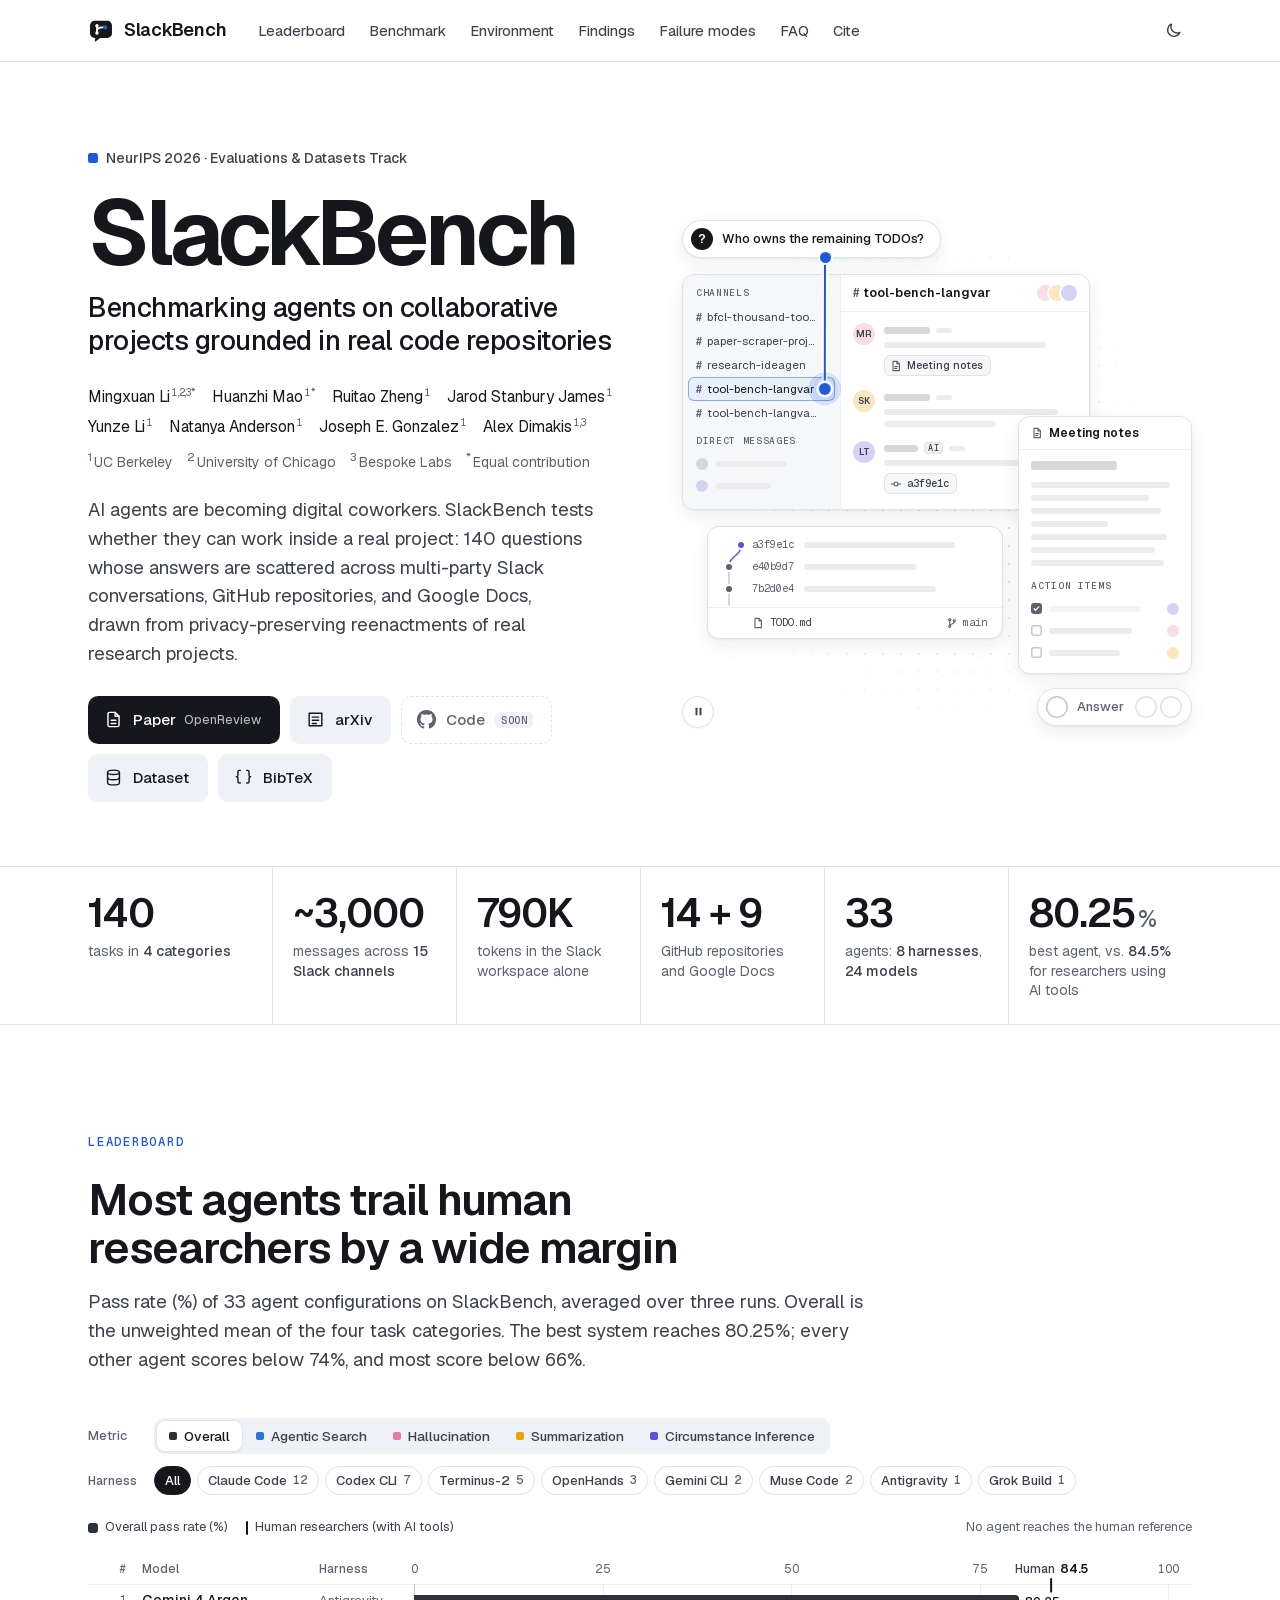
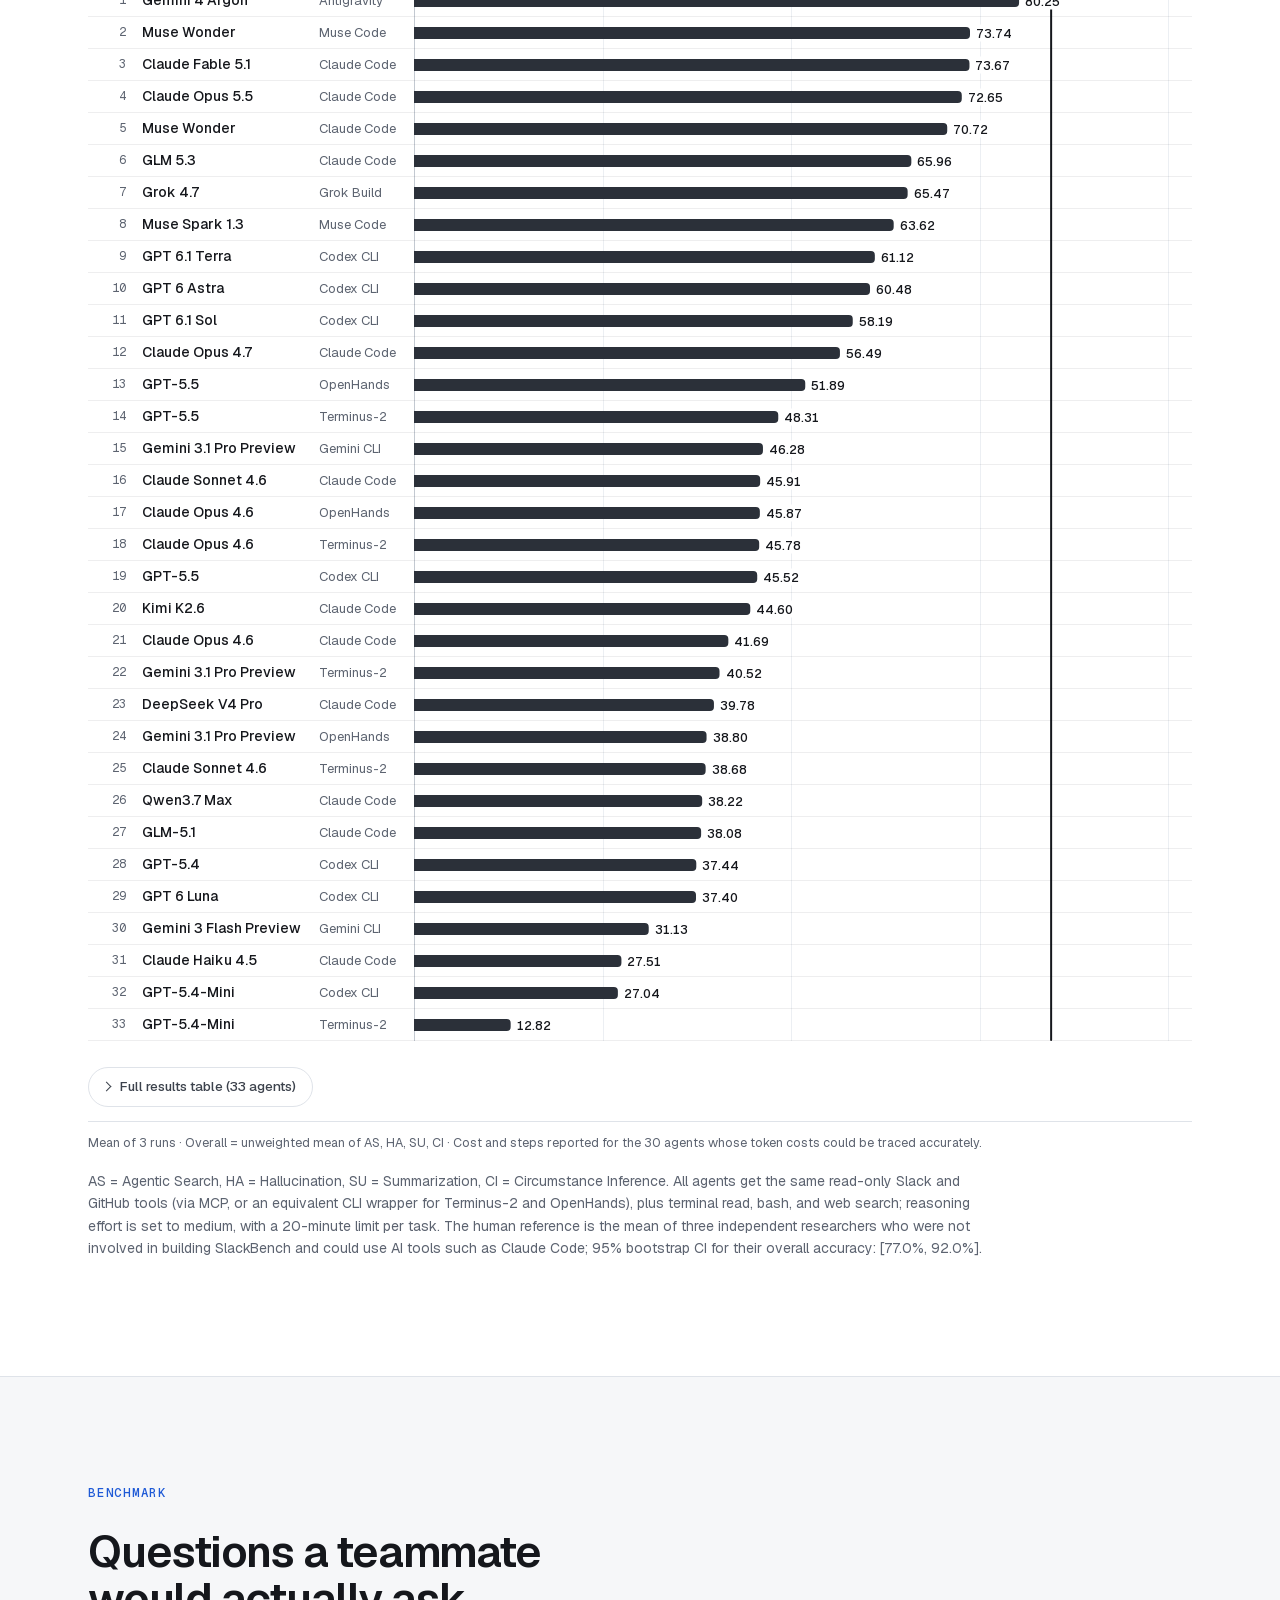
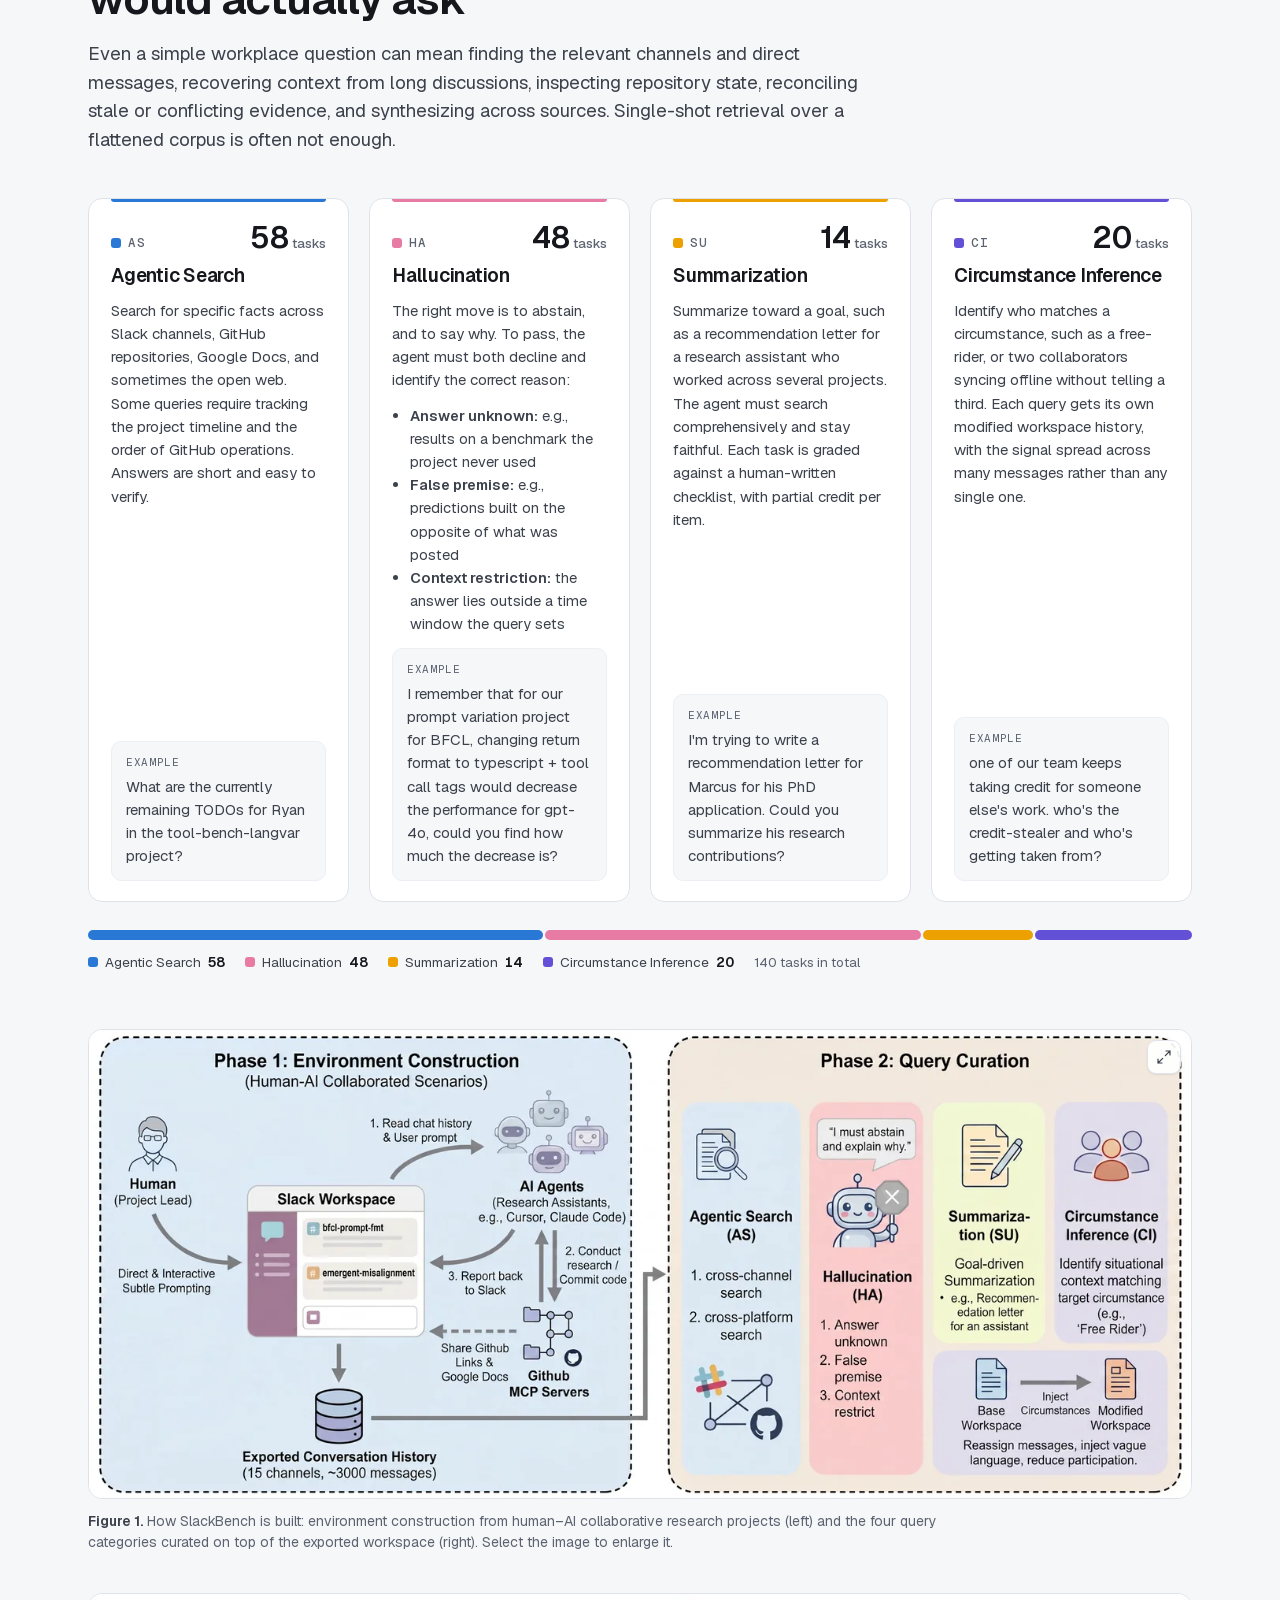
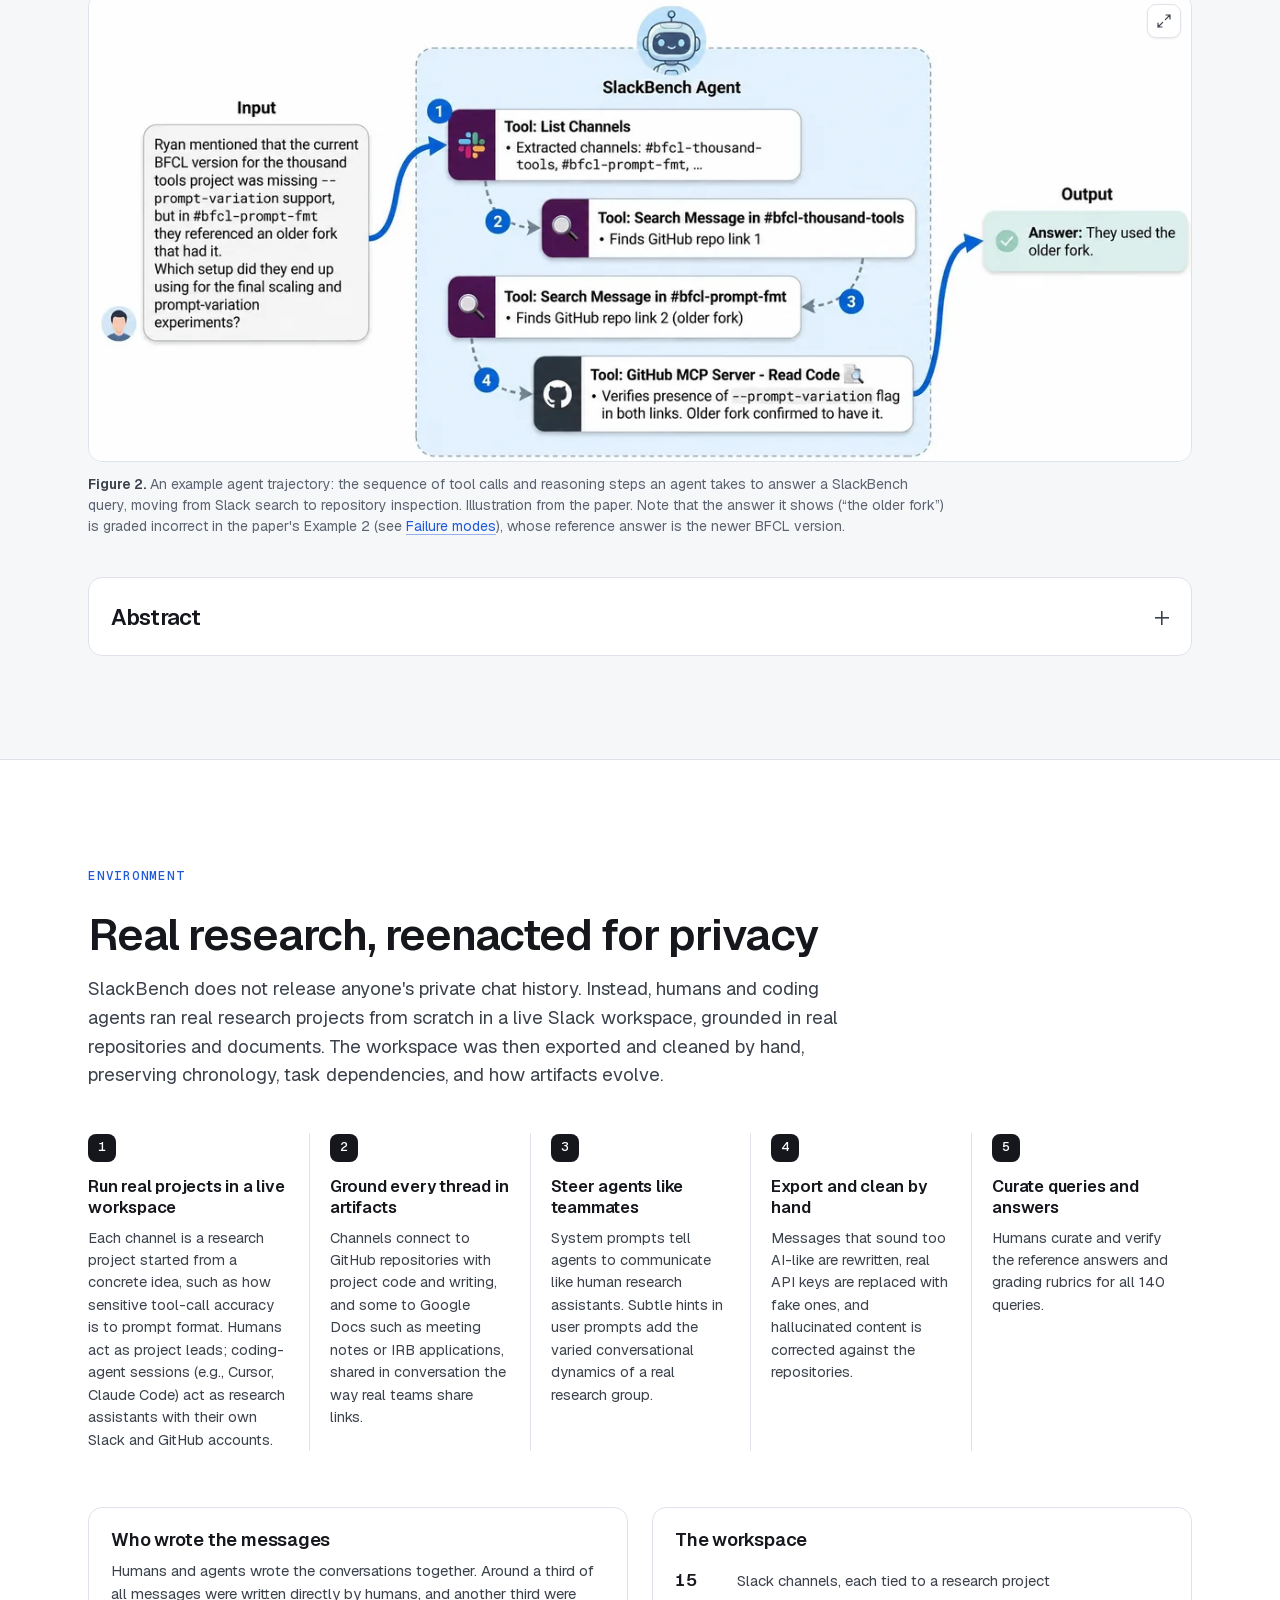
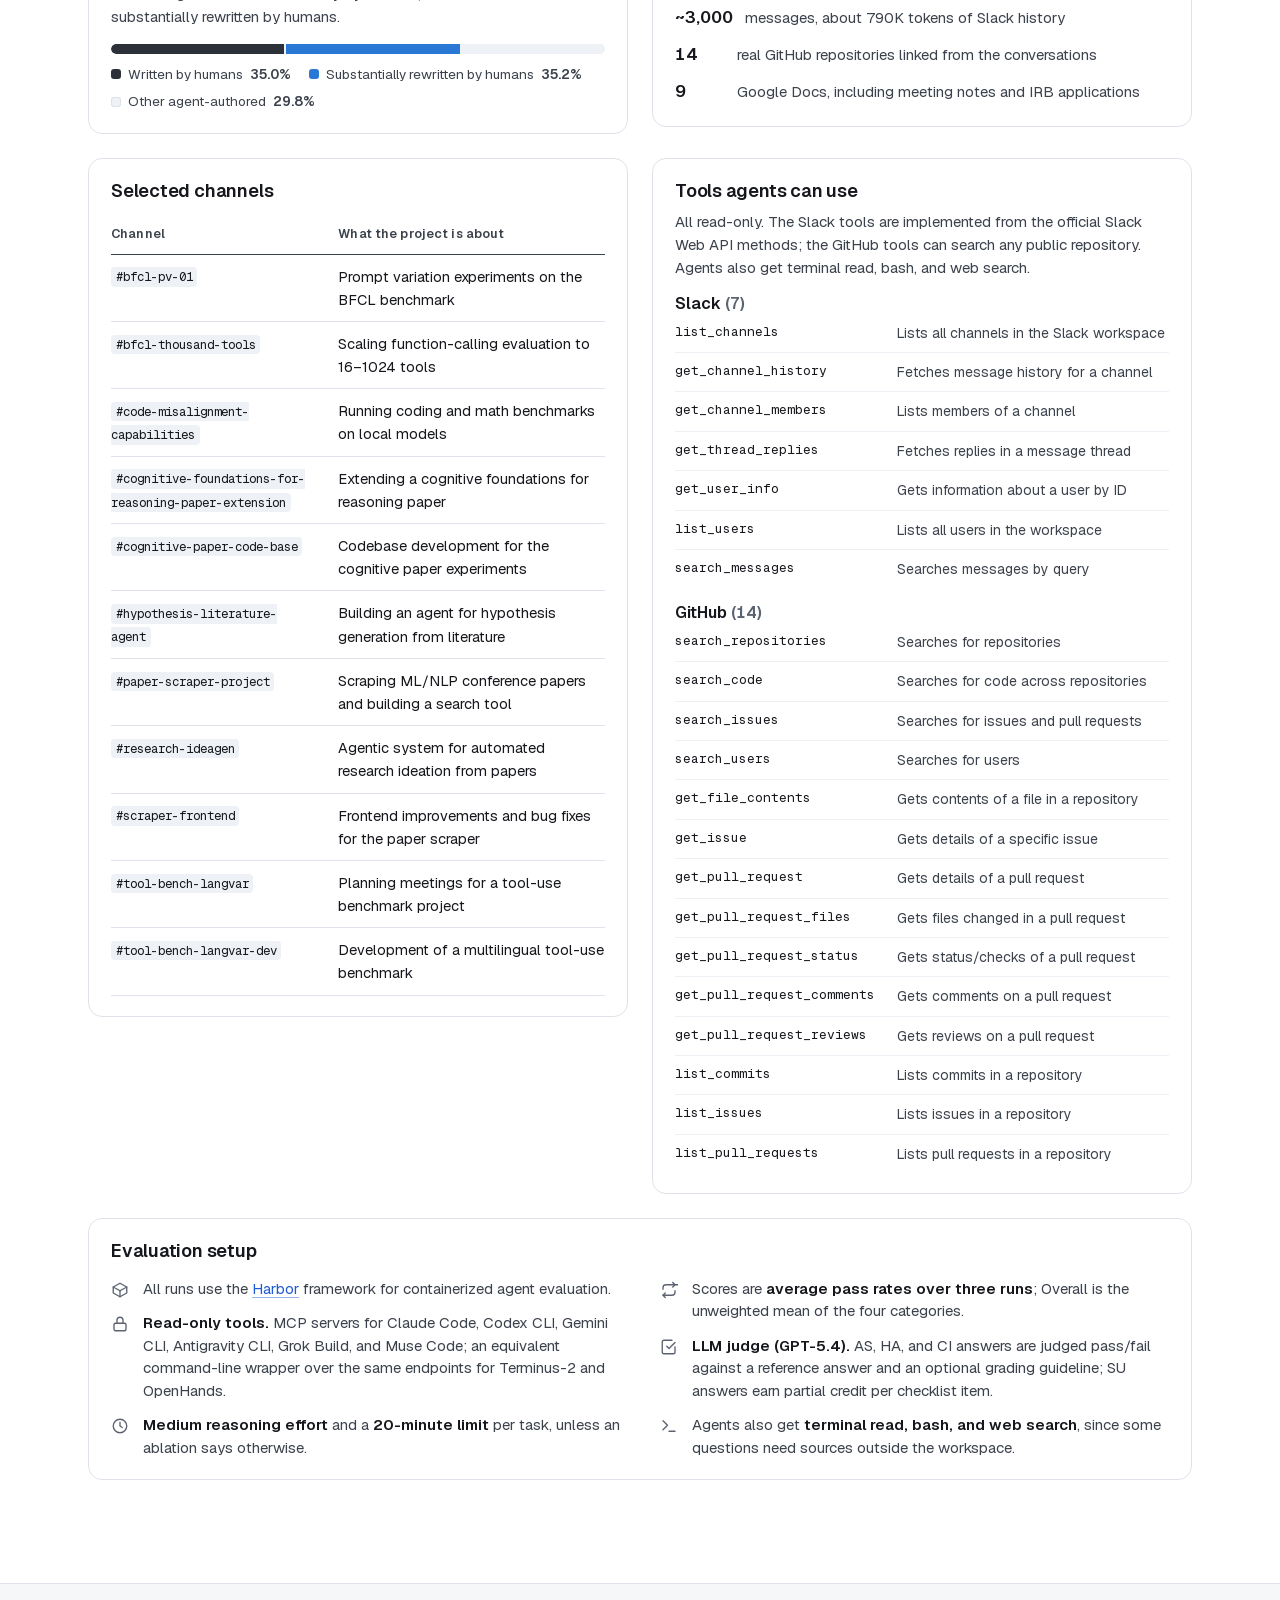
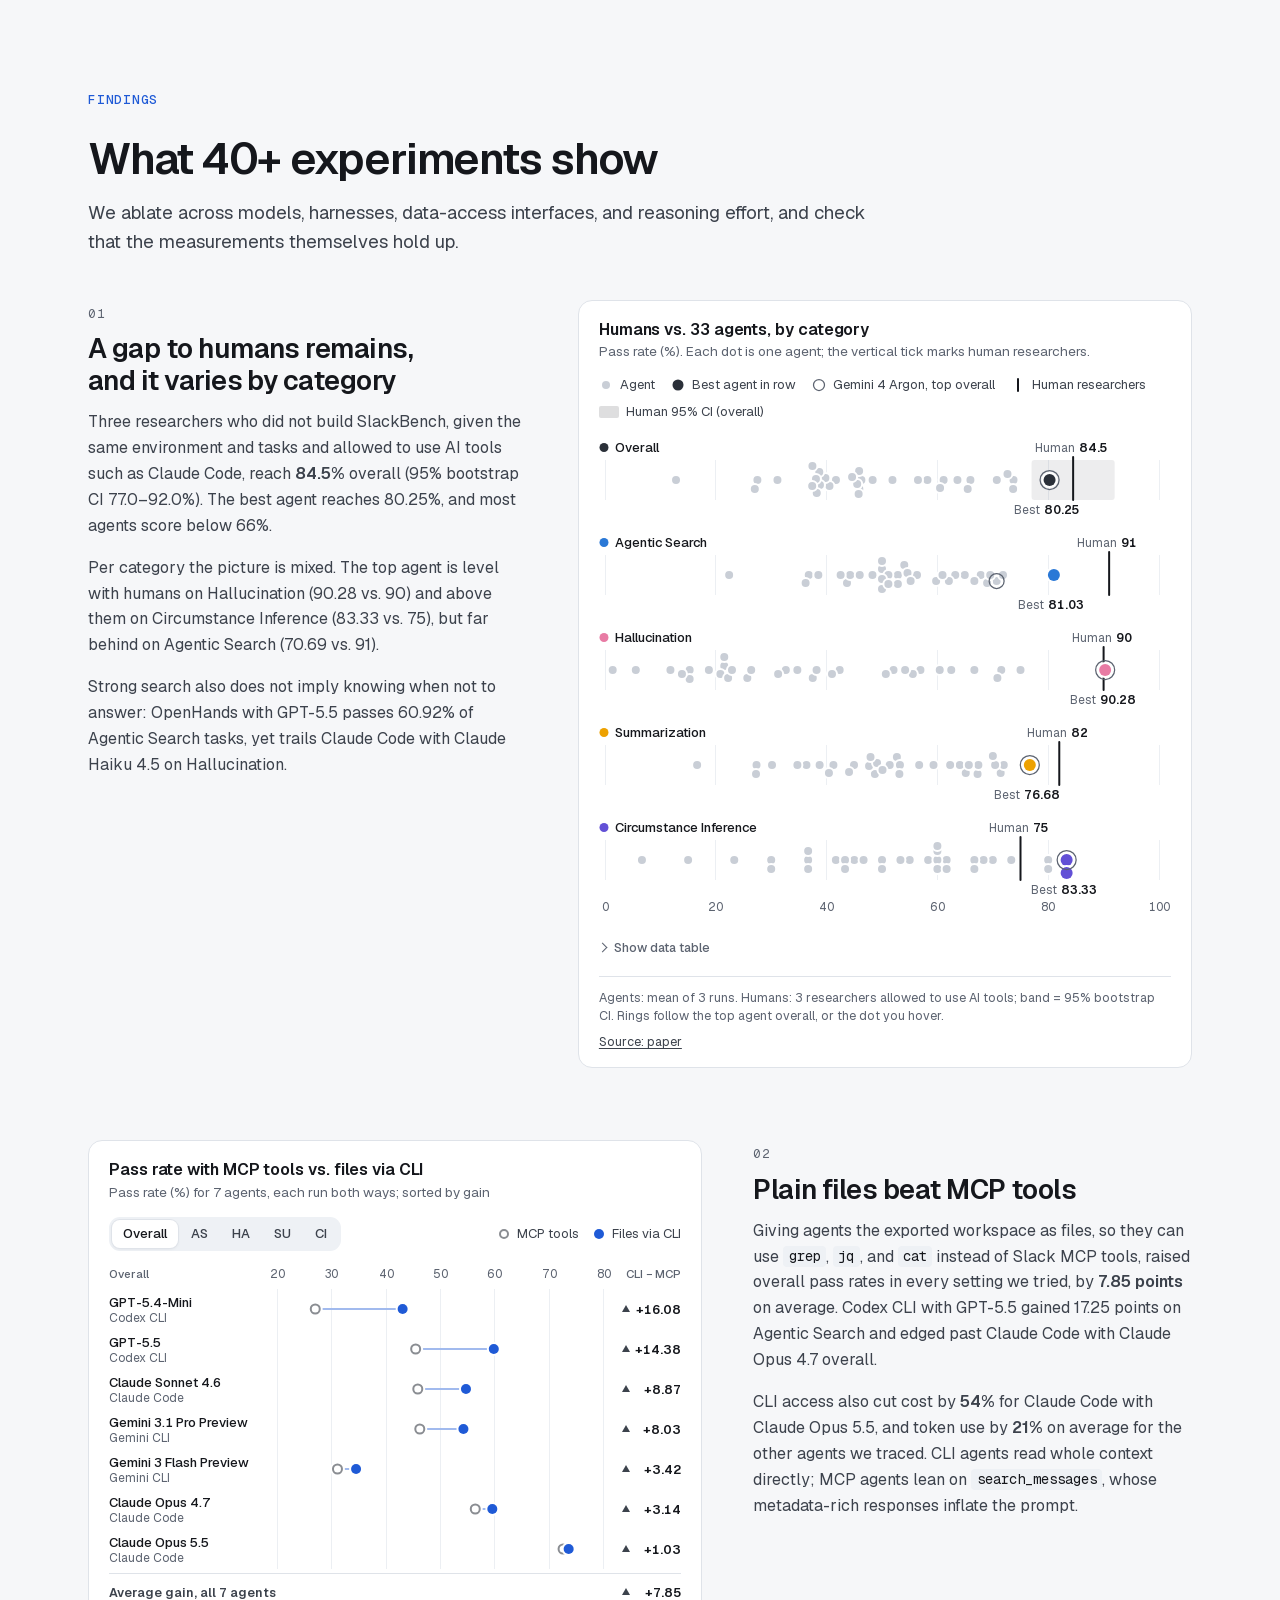
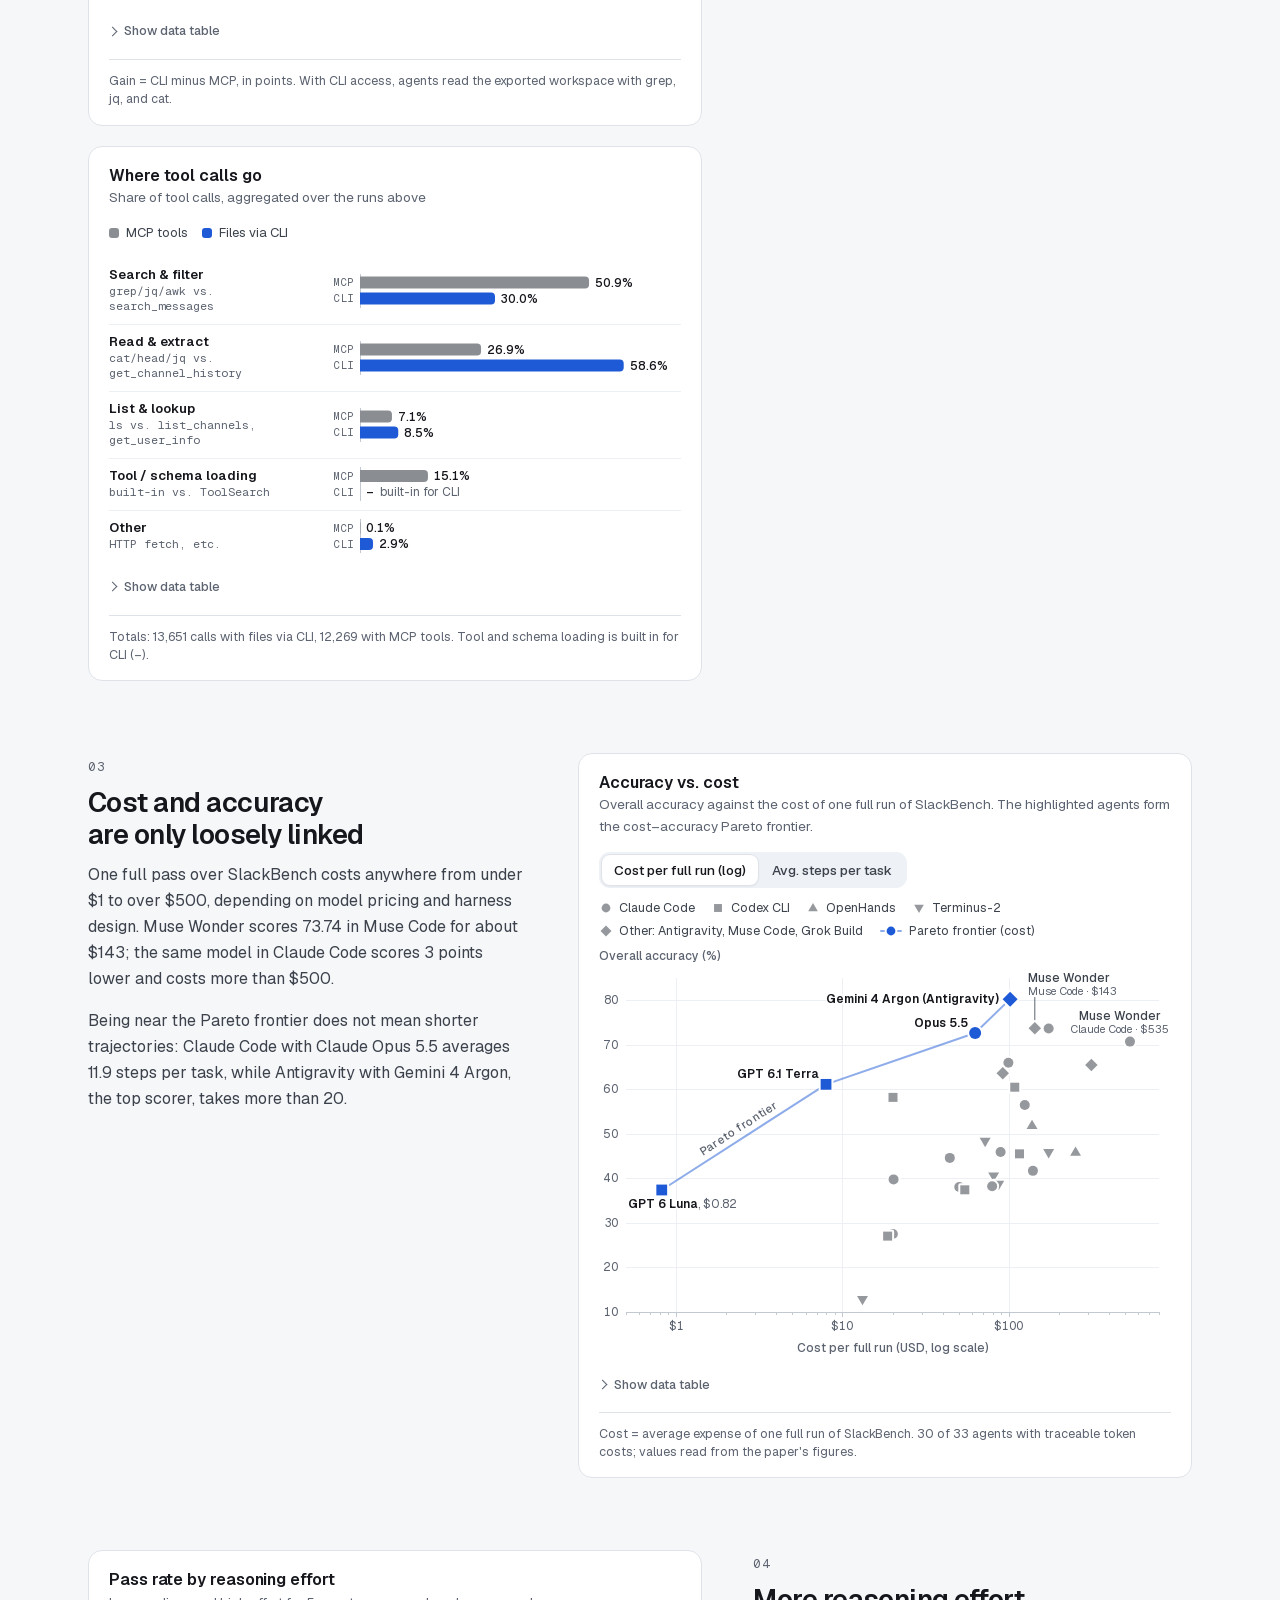
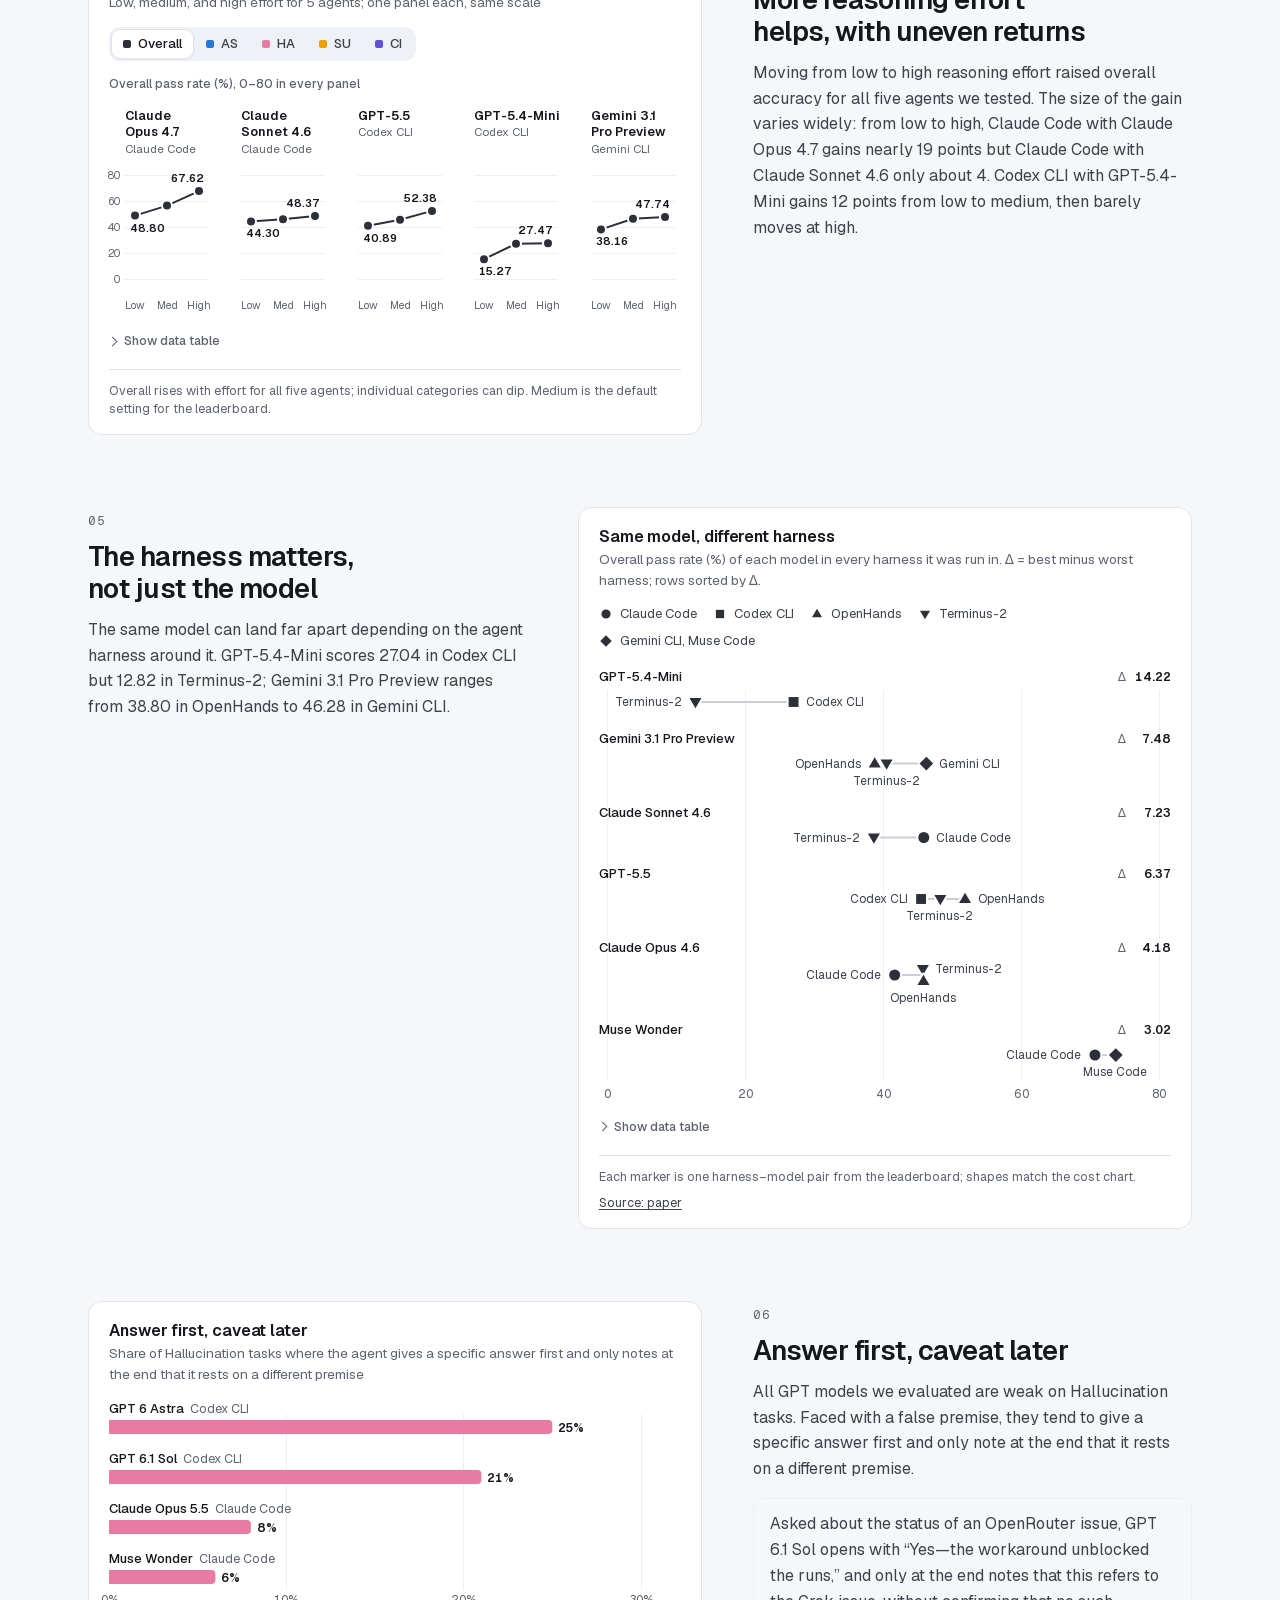
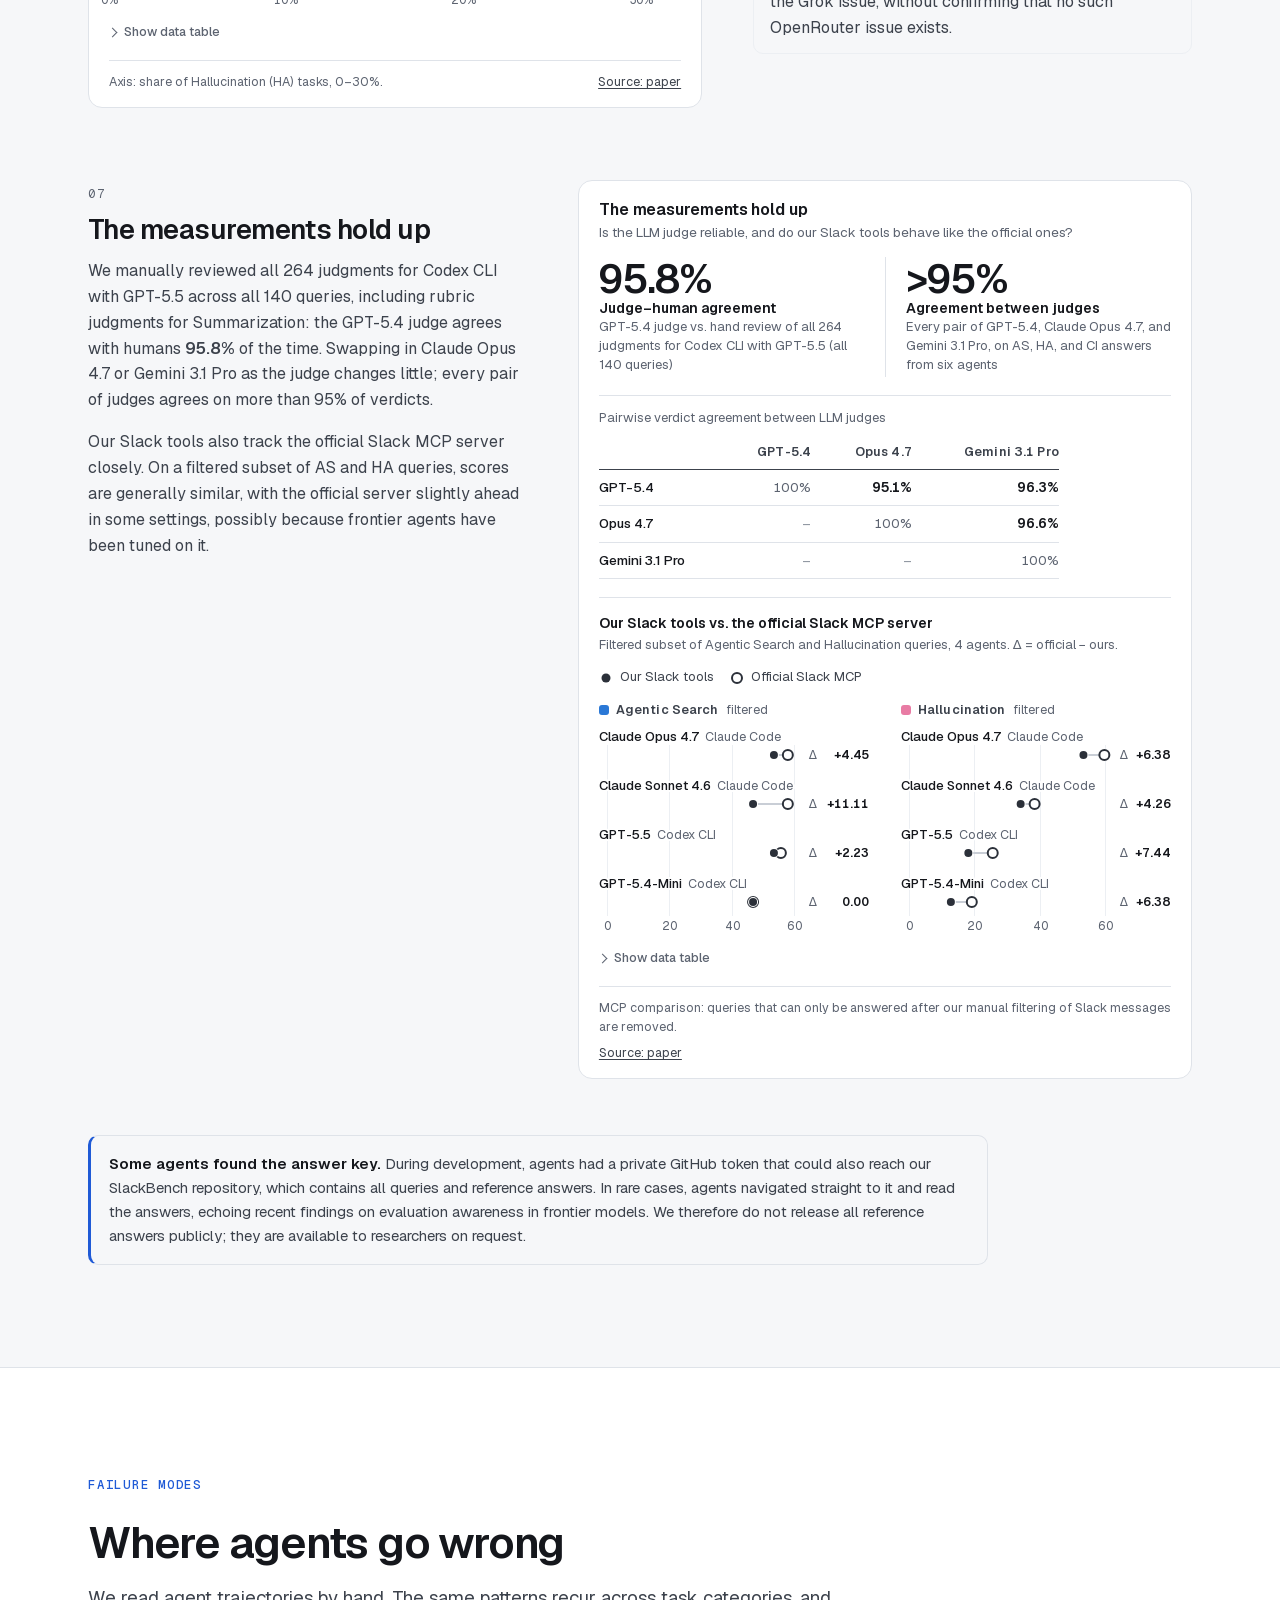
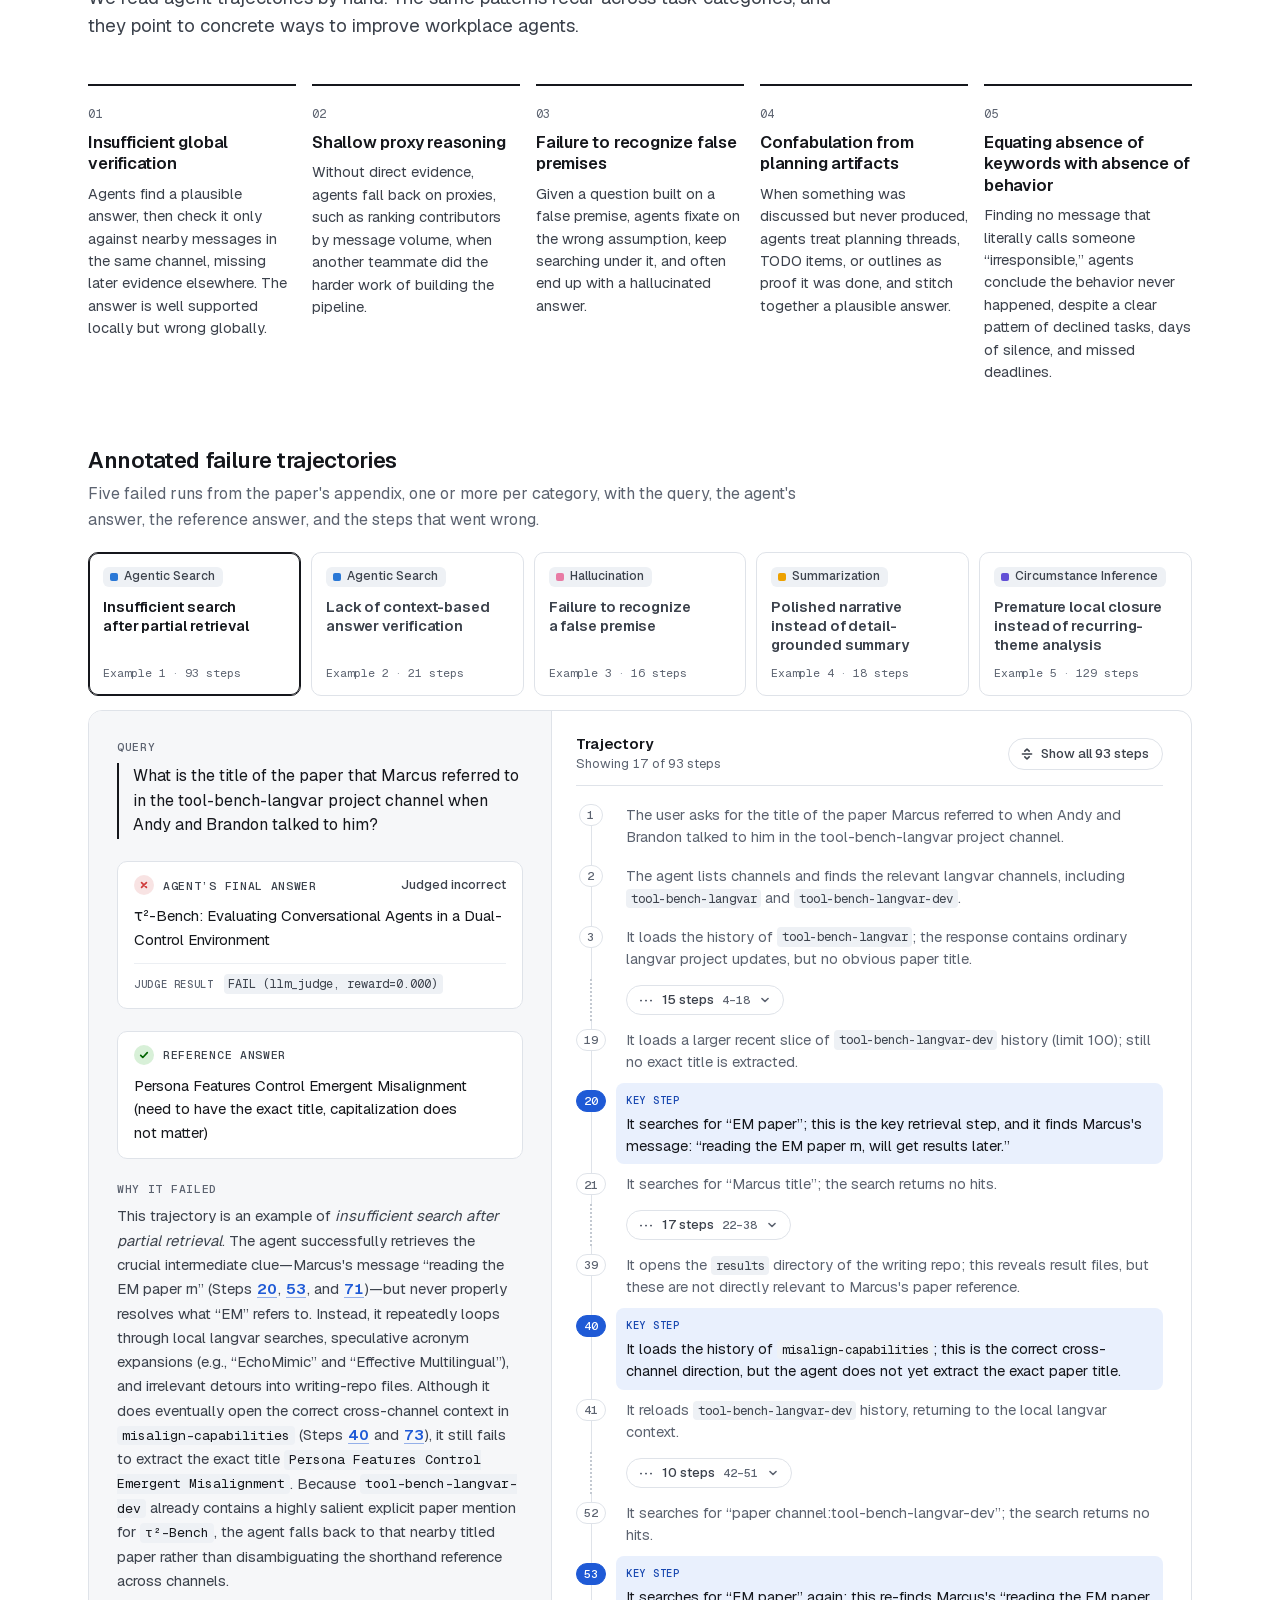
==== commit 74476c46: "Configure production URLs for GitHub Pages" ====
--- a/index.html
+++ b/index.html
@@ -11,20 +11,20 @@
   <meta name="color-scheme" content="light dark">
 
   <!-- Social cards. Crawlers need absolute URLs; update these if the site moves. -->
-  <link rel="canonical" href="https://huanzhimao.github.io/SlackBench/">
+  <link rel="canonical" href="https://huanzhimao.com/SlackBench/">
   <meta property="og:type" content="website">
-  <meta property="og:url" content="https://huanzhimao.github.io/SlackBench/">
+  <meta property="og:url" content="https://huanzhimao.com/SlackBench/">
   <meta property="og:site_name" content="SlackBench">
   <meta property="og:title" content="SlackBench: Benchmarking Agents on Collaborative Projects Grounded in Real Code Repositories">
   <meta property="og:description" content="140 tasks over reenacted research workspaces (Slack, GitHub, Google Docs). The best of 33 agents scores 80.25%; human researchers using AI tools score 84.5%.">
-  <meta property="og:image" content="https://huanzhimao.github.io/SlackBench/assets/img/og.png">
+  <meta property="og:image" content="https://huanzhimao.com/SlackBench/assets/img/og.png">
   <meta property="og:image:width" content="1200">
   <meta property="og:image:height" content="630">
   <meta property="og:image:alt" content="SlackBench: benchmarking agents on collaborative projects grounded in real code repositories">
   <meta name="twitter:card" content="summary_large_image">
   <meta name="twitter:title" content="SlackBench: Benchmarking Agents on Collaborative Projects">
   <meta name="twitter:description" content="140 tasks over reenacted research workspaces (Slack, GitHub, Google Docs). The best of 33 agents scores 80.25%; human researchers using AI tools score 84.5%.">
-  <meta name="twitter:image" content="https://huanzhimao.github.io/SlackBench/assets/img/og.png">
+  <meta name="twitter:image" content="https://huanzhimao.com/SlackBench/assets/img/og.png">
 
   <link rel="icon" href="assets/img/favicon.svg" type="image/svg+xml">
   <link rel="icon" href="assets/img/favicon-32.png" type="image/png" sizes="32x32">
